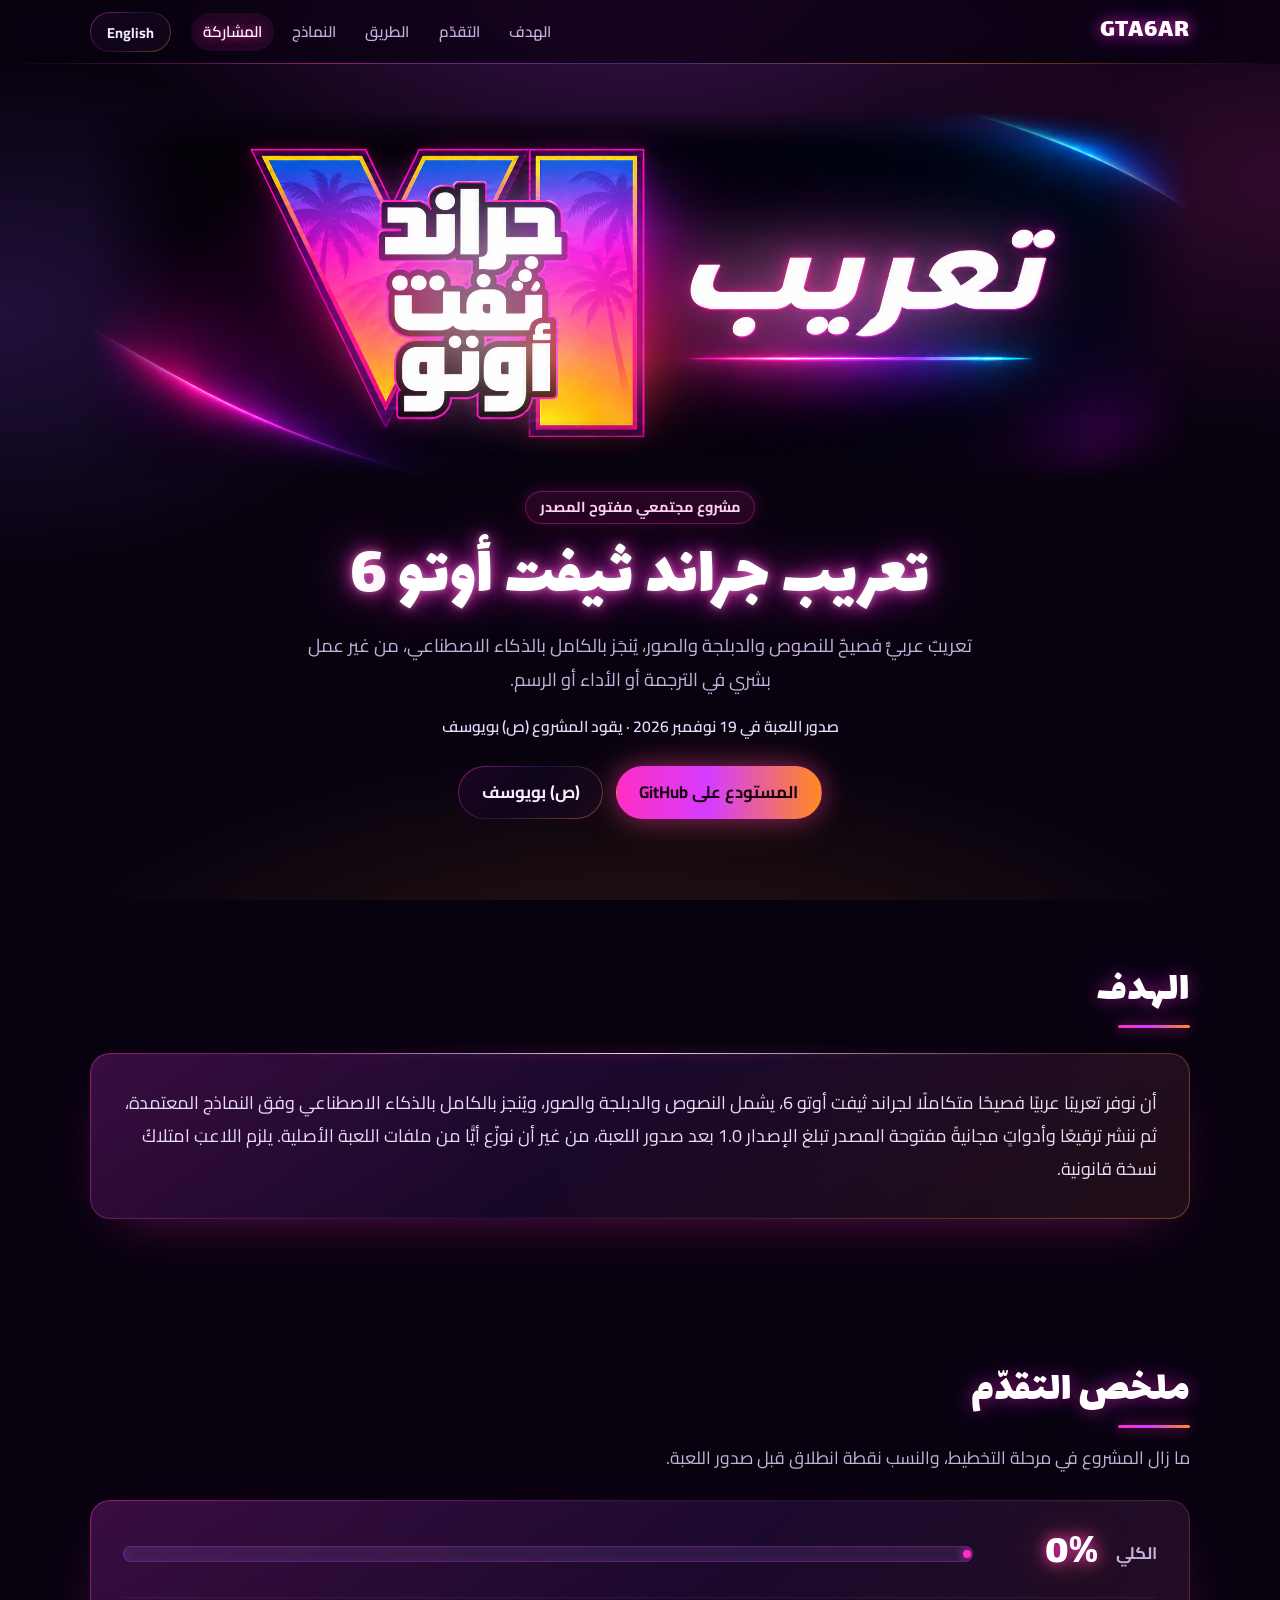
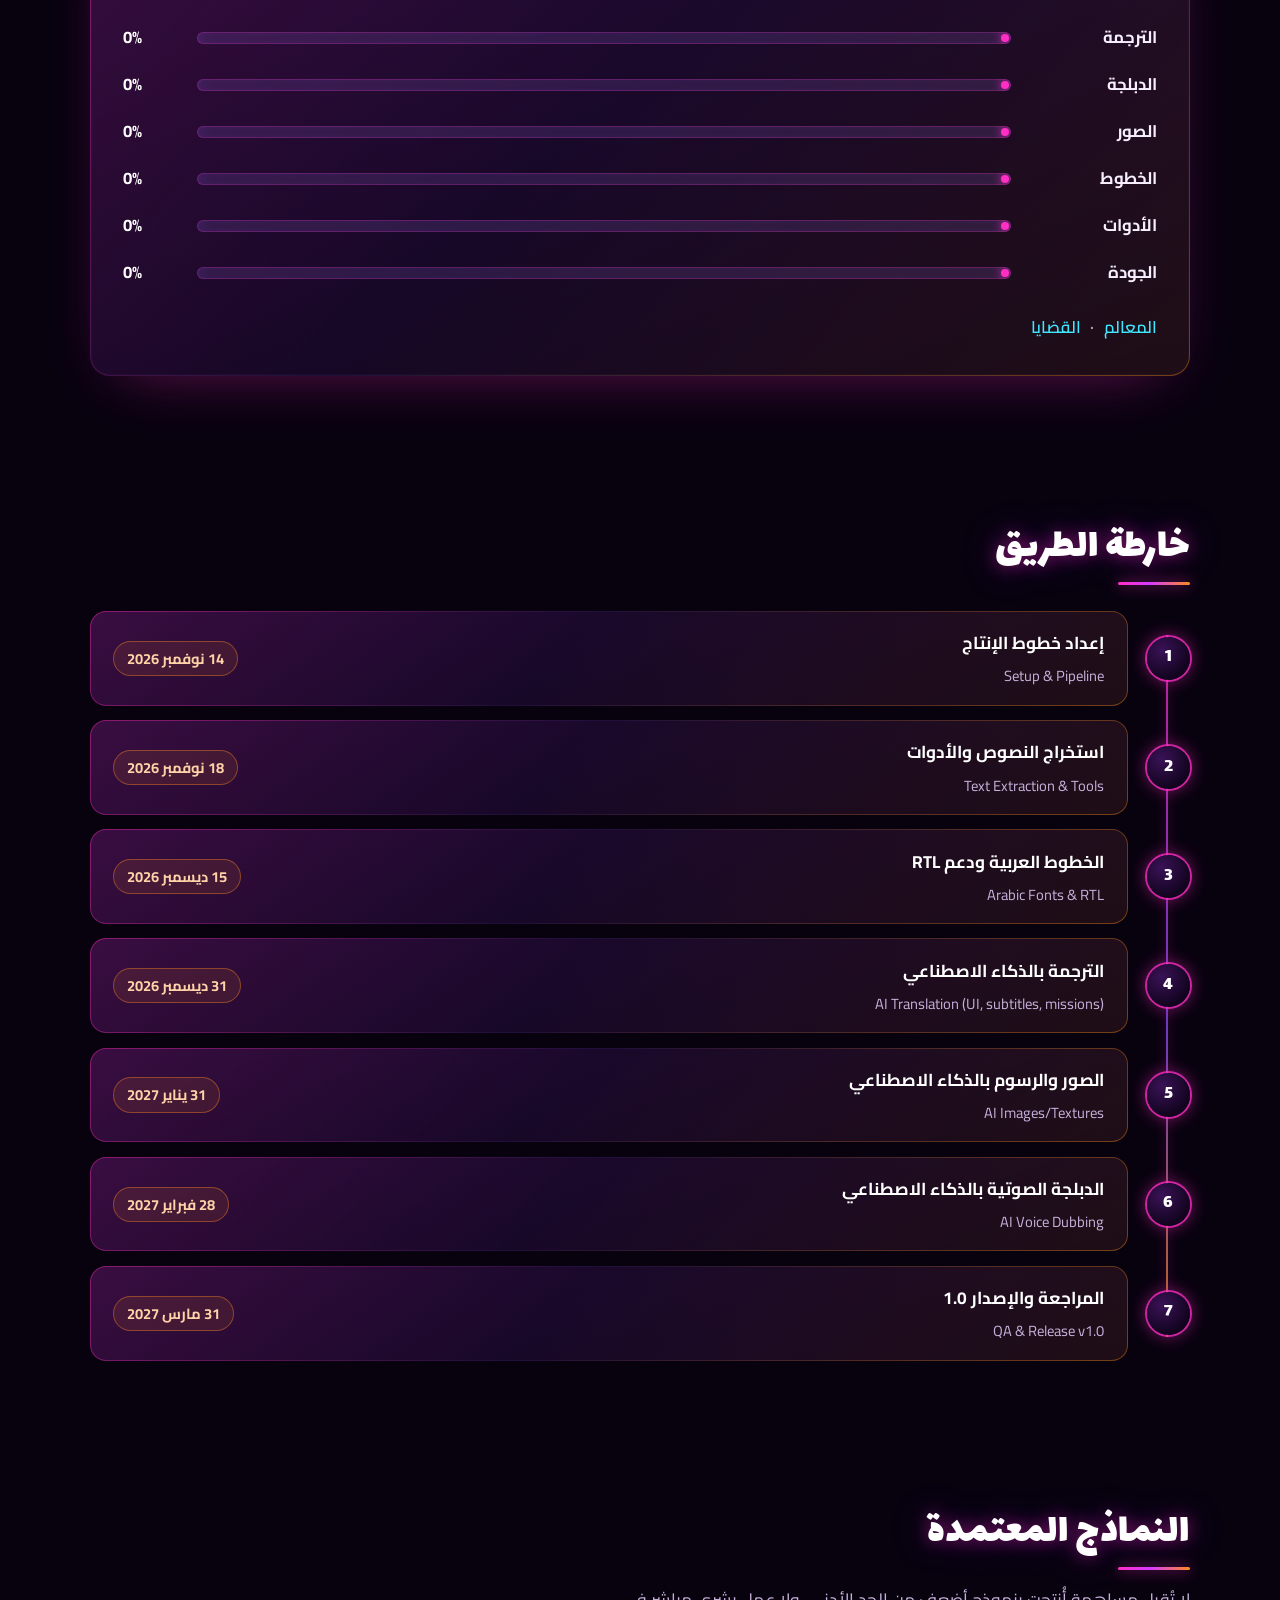
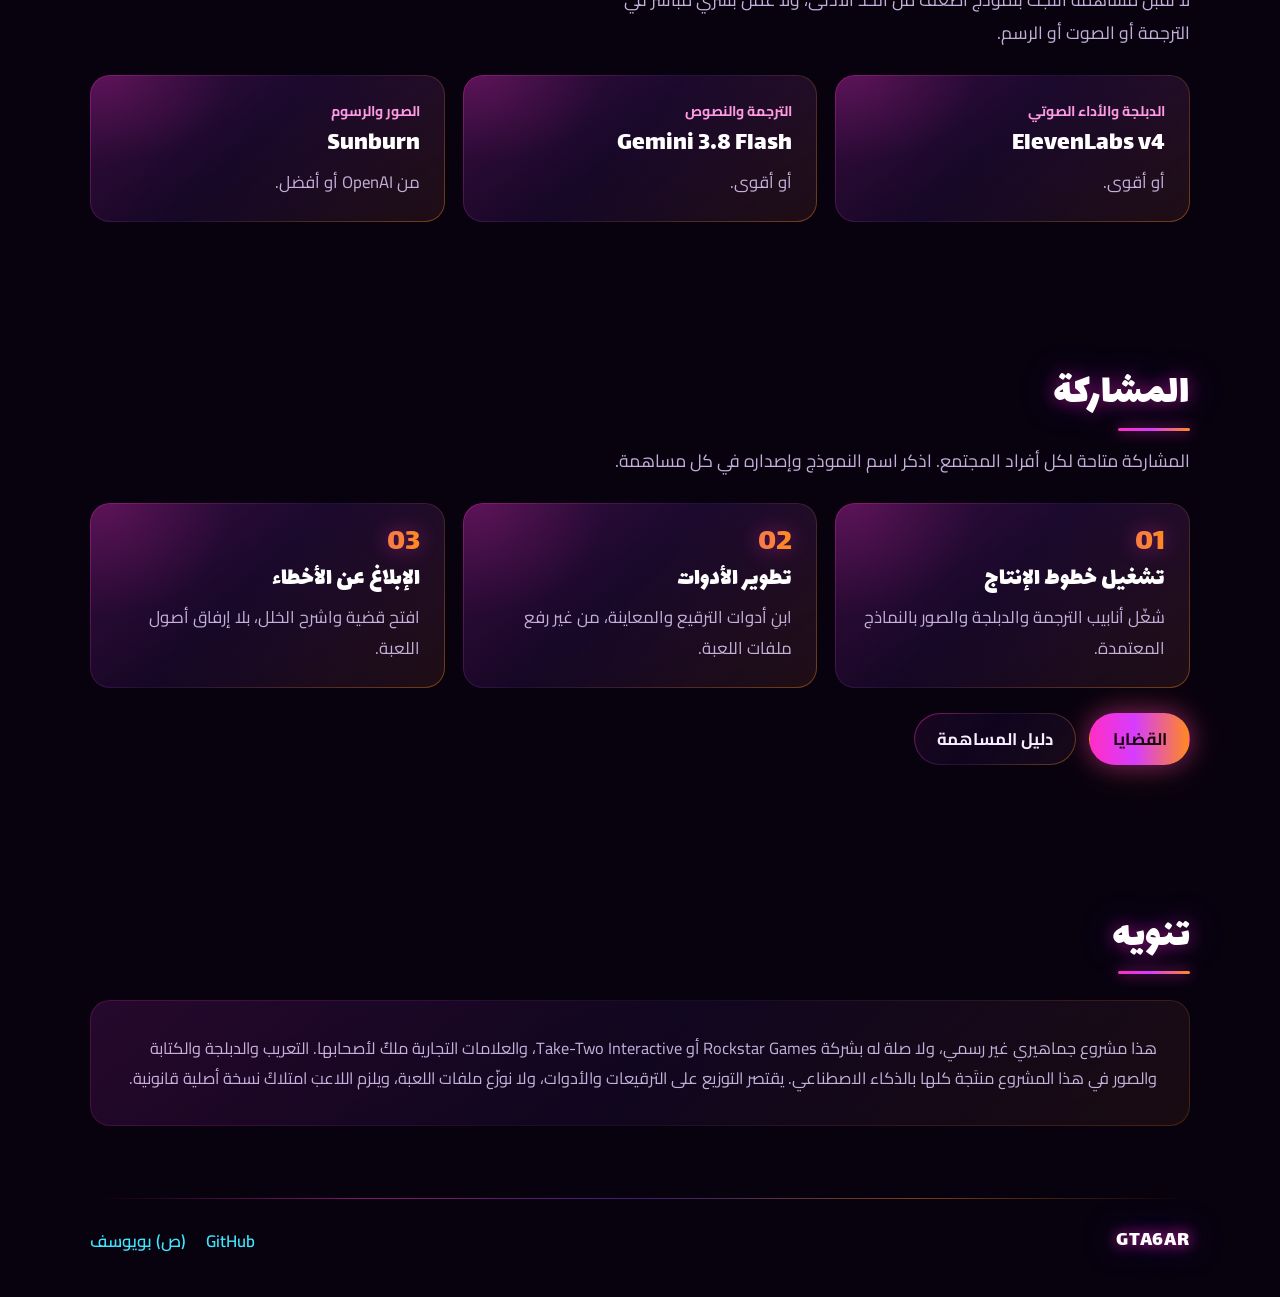
==== docs/index.html @ 34e279c4 "إعادة تصميم صفحة المشروع بعرض موحّد ودمج صورة الترويسة مع الخلفية Co-authored-by: BuYousef <dragonar" ====
<!DOCTYPE html>
<html lang="ar" dir="rtl">
<head>
  <meta charset="utf-8">
  <meta name="viewport" content="width=device-width, initial-scale=1">
  <meta name="color-scheme" content="dark">
  <meta name="theme-color" content="#08020f">
  <meta name="description" content="GTA6AR — تعريب عربي فصيح لجراند ثيفت أوتو 6 بالذكاء الاصطناعي.">
  <title>GTA6AR — تعريب جراند ثيفت أوتو 6</title>
  <link rel="icon" href="favicon.svg" type="image/svg+xml">
  <link rel="preconnect" href="https://fonts.googleapis.com">
  <link rel="preconnect" href="https://fonts.gstatic.com" crossorigin>
  <link href="https://fonts.googleapis.com/css2?family=Cairo:wght@400;600;700&family=Lalezar&display=swap" rel="stylesheet">
  <link rel="stylesheet" href="styles.css">
</head>
<body>
  <div class="atmosphere" aria-hidden="true">
    <div class="atmosphere-grid"></div>
  </div>

  <header class="nav">
    <div class="container nav-inner">
      <a class="brand" href="#top">GTA6AR</a>
      <nav class="nav-links" aria-label="الأقسام">
        <a href="#goal" data-i18n="nav.goal">الهدف</a>
        <a href="#progress" data-i18n="nav.progress">التقدّم</a>
        <a href="#roadmap" data-i18n="nav.roadmap">الطريق</a>
        <a href="#models" data-i18n="nav.models">النماذج</a>
        <a href="#join" data-i18n="nav.join">المشاركة</a>
      </nav>
      <button type="button" class="lang-toggle" id="lang-toggle" aria-label="Switch to English">English</button>
    </div>
  </header>

  <main id="top">
    <section class="hero">
      <div class="container">
        <figure class="hero-art">
          <img src="assets/header.png" width="2172" height="724" alt="تعريب جراند ثيفت أوتو" fetchpriority="high">
        </figure>
        <div class="hero-copy">
          <p class="eyebrow" data-i18n="hero.eyebrow">مشروع مجتمعي مفتوح المصدر</p>
          <h1 class="hero-title" data-i18n="hero.title">تعريب جراند ثيفت أوتو 6</h1>
          <p class="hero-pitch" data-i18n="hero.pitch">تعريبٌ عربيٌّ فصيحٌ للنصوص والدبلجة والصور، يُنجَز بالكامل بالذكاء الاصطناعي، من غير عمل بشري في الترجمة أو الأداء أو الرسم.</p>
          <p class="hero-meta" data-i18n="hero.meta">صدور اللعبة في 19 نوفمبر 2026 · يقود المشروع (ص) بويوسف</p>
          <div class="actions">
            <a class="btn btn-primary" href="https://github.com/DiNaSoR/GTA6AR" data-i18n="hero.repo">المستودع على GitHub</a>
            <a class="btn btn-ghost" href="https://x.com/sbalhatlani">(ص) بويوسف</a>
          </div>
        </div>
      </div>
    </section>

    <section class="section" id="goal">
      <div class="container">
        <div class="section-head">
          <h2 data-i18n="goal.title">الهدف</h2>
        </div>
        <div class="panel panel-glow">
          <p class="panel-text" data-i18n="goal.body">أن نوفر تعريبًا عربيًا فصيحًا متكاملًا لجراند ثيفت أوتو 6، يشمل النصوص والدبلجة والصور، ويُنجز بالكامل بالذكاء الاصطناعي وفق النماذج المعتمدة، ثم ننشر ترقيعًا وأدواتٍ مجانيةً مفتوحة المصدر تبلغ الإصدار 1.0 بعد صدور اللعبة، من غير أن نوزّع أيًّا من ملفات اللعبة الأصلية. يلزم اللاعبَ امتلاكُ نسخة قانونية.</p>
        </div>
      </div>
    </section>

    <section class="section" id="progress">
      <div class="container">
        <div class="section-head">
          <h2 data-i18n="progress.title">ملخص التقدّم</h2>
          <p class="lead" data-i18n="progress.intro">ما زال المشروع في مرحلة التخطيط، والنسب نقطة انطلاق قبل صدور اللعبة.</p>
        </div>
        <div class="panel progress-panel">
          <div class="overall">
            <span class="overall-label" data-i18n="progress.overall">الكلي</span>
            <strong class="overall-value" id="overall-value">0%</strong>
            <div class="bar-track overall-track" id="overall-track" role="progressbar" aria-valuemin="0" aria-valuemax="100" aria-valuenow="0">
              <div class="bar-fill" id="overall-fill"></div>
            </div>
          </div>
          <div class="progress-list" id="progress-list"></div>
          <p class="panel-links">
            <a href="https://github.com/DiNaSoR/GTA6AR/milestones" data-i18n="progress.milestones">المعالم</a>
            <span aria-hidden="true">·</span>
            <a href="https://github.com/DiNaSoR/GTA6AR/issues" data-i18n="progress.issues">القضايا</a>
          </p>
        </div>
      </div>
    </section>

    <section class="section" id="roadmap">
      <div class="container">
        <div class="section-head">
          <h2 data-i18n="roadmap.title">خارطة الطريق</h2>
        </div>
        <ol class="timeline" id="timeline"></ol>
      </div>
    </section>

    <section class="section" id="models">
      <div class="container">
        <div class="section-head">
          <h2 data-i18n="models.title">النماذج المعتمدة</h2>
          <p class="lead" data-i18n="models.intro">لا تُقبل مساهمة أُنتجت بنموذج أضعف من الحد الأدنى، ولا عمل بشري مباشر في الترجمة أو الصوت أو الرسم.</p>
        </div>
        <div class="cards">
          <article class="card">
            <p class="card-kicker" data-i18n="models.voice.kicker">الدبلجة والأداء الصوتي</p>
            <h3>ElevenLabs v4</h3>
            <p data-i18n="models.voice.body">أو أقوى.</p>
          </article>
          <article class="card">
            <p class="card-kicker" data-i18n="models.text.kicker">الترجمة والنصوص</p>
            <h3>Gemini 3.8 Flash</h3>
            <p data-i18n="models.text.body">أو أقوى.</p>
          </article>
          <article class="card">
            <p class="card-kicker" data-i18n="models.image.kicker">الصور والرسوم</p>
            <h3>Sunburn</h3>
            <p data-i18n="models.image.body">من OpenAI أو أفضل.</p>
          </article>
        </div>
      </div>
    </section>

    <section class="section" id="join">
      <div class="container">
        <div class="section-head">
          <h2 data-i18n="join.title">المشاركة</h2>
          <p class="lead" data-i18n="join.intro">المشاركة متاحة لكل أفراد المجتمع. اذكر اسم النموذج وإصداره في كل مساهمة.</p>
        </div>
        <div class="cards">
          <article class="card">
            <span class="card-index" aria-hidden="true">01</span>
            <h3 data-i18n="join.pipe.title">تشغيل خطوط الإنتاج</h3>
            <p data-i18n="join.pipe.body">شغّل أنابيب الترجمة والدبلجة والصور بالنماذج المعتمدة.</p>
          </article>
          <article class="card">
            <span class="card-index" aria-hidden="true">02</span>
            <h3 data-i18n="join.tools.title">تطوير الأدوات</h3>
            <p data-i18n="join.tools.body">ابنِ أدوات الترقيع والمعاينة، من غير رفع ملفات اللعبة.</p>
          </article>
          <article class="card">
            <span class="card-index" aria-hidden="true">03</span>
            <h3 data-i18n="join.bugs.title">الإبلاغ عن الأخطاء</h3>
            <p data-i18n="join.bugs.body">افتح قضية واشرح الخلل، بلا إرفاق أصول اللعبة.</p>
          </article>
        </div>
        <div class="actions actions-start">
          <a class="btn btn-primary" href="https://github.com/DiNaSoR/GTA6AR/issues" data-i18n="join.issues">القضايا</a>
          <a class="btn btn-ghost" href="https://github.com/DiNaSoR/GTA6AR/blob/main/CONTRIBUTING.md" data-i18n="join.guide">دليل المساهمة</a>
        </div>
      </div>
    </section>

    <section class="section" id="disclaimer">
      <div class="container">
        <div class="section-head">
          <h2 data-i18n="legal.title">تنويه</h2>
        </div>
        <div class="panel panel-quiet">
          <p class="panel-text" data-i18n="legal.body">هذا مشروع جماهيري غير رسمي، ولا صلة له بشركة Rockstar Games أو Take-Two Interactive، والعلامات التجارية ملكٌ لأصحابها. التعريب والدبلجة والكتابة والصور في هذا المشروع منتَجة كلها بالذكاء الاصطناعي. يقتصر التوزيع على الترقيعات والأدوات، ولا نوزّع ملفات اللعبة، ويلزم اللاعبَ امتلاكُ نسخة أصلية قانونية.</p>
        </div>
      </div>
    </section>
  </main>

  <footer class="footer">
    <div class="container footer-inner">
      <span class="brand brand-small">GTA6AR</span>
      <nav class="footer-links" aria-label="روابط">
        <a href="https://github.com/DiNaSoR/GTA6AR">GitHub</a>
        <a href="https://x.com/sbalhatlani">(ص) بويوسف</a>
      </nav>
    </div>
  </footer>

  <script src="app.js" defer></script>
</body>
</html>
---- docs/styles.css ----
/* GTA6AR — neon synthwave, Arabic-first */
:root {
  --bg: #08020f;
  --pink: #ff2ec4;
  --magenta: #d63cff;
  --purple: #8b4dff;
  --orange: #ff8a1f;
  --cyan: #3fe6ff;
  --text: #f7efff;
  --muted: #c4b0da;
  --faint: rgba(255, 255, 255, 0.06);
  --heading: "Lalezar", "Cairo", Tahoma, sans-serif;
  --body: "Cairo", Tahoma, "Segoe UI", sans-serif;

  /* Every block on the page shares this one content width and gutter. */
  --container: 1100px;
  --gutter: clamp(1rem, 4vw, 2rem);

  --radius: 20px;
  --neon: linear-gradient(90deg, var(--pink), var(--magenta) 45%, var(--orange));
  --edge: linear-gradient(135deg, rgba(255, 46, 196, 0.55), rgba(139, 77, 255, 0.18) 45%, rgba(255, 138, 31, 0.45));
  --glass: linear-gradient(160deg, rgba(34, 10, 52, 0.78), rgba(12, 3, 22, 0.82));
}

*, *::before, *::after { box-sizing: border-box; }

html {
  scroll-behavior: smooth;
  scroll-padding-top: 5rem;
  color-scheme: dark;
  background: var(--bg);
}

body {
  margin: 0;
  min-height: 100vh;
  font-family: var(--body);
  font-size: 1.05rem;
  line-height: 1.85;
  color: var(--text);
  background: transparent;
  overflow-x: hidden;
  -webkit-font-smoothing: antialiased;
}

::selection { background: rgba(255, 46, 196, 0.45); color: #fff; }

.container {
  width: 100%;
  max-width: calc(var(--container) + 2 * var(--gutter));
  margin-inline: auto;
  padding-inline: var(--gutter);
}

/* ---------- Atmosphere ---------- */

.atmosphere {
  pointer-events: none;
  position: fixed;
  inset: 0;
  z-index: -1;
  overflow: hidden;
  background:
    radial-gradient(60% 45% at 50% -5%, rgba(214, 60, 255, 0.28), transparent 70%),
    radial-gradient(45% 40% at 100% 20%, rgba(255, 46, 196, 0.16), transparent 70%),
    radial-gradient(45% 40% at 0% 35%, rgba(139, 77, 255, 0.18), transparent 70%),
    radial-gradient(70% 45% at 50% 115%, rgba(255, 138, 31, 0.16), transparent 70%),
    var(--bg);
}

.atmosphere::after {
  content: "";
  position: absolute;
  inset: 0;
  background: repeating-linear-gradient(0deg, rgba(255, 255, 255, 0.018) 0 1px, transparent 1px 3px);
  mix-blend-mode: overlay;
}

.atmosphere-grid {
  position: absolute;
  inset-inline: -50%;
  bottom: -10vh;
  height: 55vh;
  background-image:
    linear-gradient(rgba(255, 46, 196, 0.5) 1px, transparent 1px),
    linear-gradient(90deg, rgba(139, 77, 255, 0.45) 1px, transparent 1px);
  background-size: 64px 64px;
  transform: perspective(420px) rotateX(62deg);
  transform-origin: 50% 100%;
  -webkit-mask-image: linear-gradient(to top, rgba(0, 0, 0, 0.6), transparent 75%);
  mask-image: linear-gradient(to top, rgba(0, 0, 0, 0.6), transparent 75%);
  opacity: 0.32;
}

/* ---------- Links & buttons ---------- */

a {
  color: var(--cyan);
  text-decoration: none;
  transition: color 0.2s ease, text-shadow 0.2s ease;
}
a:hover { color: #fff; text-shadow: 0 0 12px var(--cyan); }

:focus-visible {
  outline: 2px solid var(--cyan);
  outline-offset: 3px;
  border-radius: 6px;
}

.actions {
  display: flex;
  flex-wrap: wrap;
  justify-content: center;
  gap: 0.8rem;
  margin-top: 1.6rem;
}
.actions-start { justify-content: flex-start; }

.btn {
  display: inline-flex;
  align-items: center;
  padding: 0.6rem 1.4rem;
  border-radius: 999px;
  font-weight: 700;
  border: 1px solid transparent;
  transition: transform 0.2s ease, box-shadow 0.2s ease, filter 0.2s ease;
}
.btn:hover { transform: translateY(-2px); text-shadow: none; }
.btn-primary {
  color: #18020f;
  background: var(--neon);
  box-shadow: 0 0 24px rgba(255, 46, 196, 0.45), 0 0 48px rgba(255, 138, 31, 0.18);
}
.btn-primary:hover {
  color: #18020f;
  filter: brightness(1.08);
  box-shadow: 0 0 30px rgba(255, 46, 196, 0.65), 0 0 60px rgba(255, 138, 31, 0.3);
}
.btn-ghost {
  color: var(--text);
  background:
    linear-gradient(rgba(14, 4, 26, 0.9), rgba(14, 4, 26, 0.9)) padding-box,
    var(--edge) border-box;
}
.btn-ghost:hover { color: #fff; box-shadow: 0 0 22px rgba(139, 77, 255, 0.4); }

/* ---------- Navigation ---------- */

.nav {
  position: sticky;
  top: 0;
  z-index: 20;
  background: rgba(8, 2, 15, 0.72);
  -webkit-backdrop-filter: blur(16px) saturate(1.3);
  backdrop-filter: blur(16px) saturate(1.3);
}
.nav::after {
  content: "";
  position: absolute;
  inset-inline: 0;
  bottom: 0;
  height: 1px;
  background: linear-gradient(90deg, transparent, rgba(255, 46, 196, 0.55), rgba(139, 77, 255, 0.45), rgba(255, 138, 31, 0.5), transparent);
}

.nav-inner {
  display: flex;
  align-items: center;
  gap: 1.25rem;
  min-height: 4rem;
}

.brand {
  font-family: var(--heading);
  font-size: 1.6rem;
  line-height: 1;
  letter-spacing: 0.04em;
  color: #fff;
  text-shadow: 0 0 14px rgba(255, 46, 196, 0.85), 0 0 32px rgba(139, 77, 255, 0.5);
  margin-inline-end: auto;
}
.brand:hover { color: #fff; text-shadow: 0 0 18px var(--pink), 0 0 40px var(--purple); }

.nav-links {
  display: flex;
  gap: 0.35rem;
}
.nav-links a {
  position: relative;
  padding: 0.3rem 0.75rem;
  border-radius: 999px;
  color: var(--muted);
  font-weight: 600;
  font-size: 0.95rem;
  white-space: nowrap;
}
.nav-links a:hover,
.nav-links a.is-active {
  color: #fff;
  text-shadow: 0 0 10px rgba(255, 46, 196, 0.8);
  background: rgba(255, 46, 196, 0.1);
}

.lang-toggle {
  flex: none;
  font-family: var(--body);
  font-size: 0.9rem;
  font-weight: 700;
  color: var(--text);
  padding: 0.35rem 1rem;
  border-radius: 999px;
  border: 1px solid transparent;
  background:
    linear-gradient(rgba(14, 4, 26, 0.95), rgba(14, 4, 26, 0.95)) padding-box,
    var(--edge) border-box;
  cursor: pointer;
  transition: box-shadow 0.2s ease;
}
.lang-toggle:hover { box-shadow: 0 0 18px rgba(255, 46, 196, 0.45); }

/* ---------- Hero ---------- */

.hero {
  padding-block: clamp(1.5rem, 4vw, 3rem) clamp(2.5rem, 6vw, 4.5rem);
}

.hero-art {
  position: relative;
  margin: 0;
  isolation: isolate;
  aspect-ratio: 2172 / 724;
}

/* Ambient glow: a blurred copy of the artwork so the halo matches its own palette. */
.hero-art::before {
  content: "";
  position: absolute;
  inset: 4% 2%;
  z-index: -1;
  background: url("assets/header.png") center / cover no-repeat;
  filter: blur(46px) saturate(1.7) brightness(1.1);
  opacity: 0.75;
  -webkit-mask-image: radial-gradient(closest-side, #000 40%, transparent);
  mask-image: radial-gradient(closest-side, #000 40%, transparent);
}

.hero-art img {
  display: block;
  width: 100%;
  height: auto;
  mix-blend-mode: screen;
  -webkit-mask-image:
    linear-gradient(90deg, transparent, #000 9%, #000 91%, transparent),
    linear-gradient(180deg, transparent, #000 10%, #000 84%, transparent);
  -webkit-mask-composite: source-in;
  mask-image:
    linear-gradient(90deg, transparent, #000 9%, #000 91%, transparent),
    linear-gradient(180deg, transparent, #000 10%, #000 84%, transparent);
  mask-composite: intersect;
}

.hero-copy {
  position: relative;
  margin-top: 0.75rem;
  text-align: center;
}

.eyebrow {
  display: inline-block;
  margin: 0;
  padding: 0.2rem 0.9rem;
  border-radius: 999px;
  font-size: 0.9rem;
  font-weight: 700;
  color: #ffd6f3;
  background: rgba(255, 46, 196, 0.12);
  box-shadow: inset 0 0 0 1px rgba(255, 46, 196, 0.35), 0 0 18px rgba(255, 46, 196, 0.2);
}

.hero-title {
  margin: 0.6rem 0 0.5rem;
  font-family: var(--heading);
  font-size: clamp(2.2rem, 6vw, 4.4rem);
  font-weight: 400;
  line-height: 1.25;
  color: #fff;
  text-shadow:
    0 0 6px rgba(255, 255, 255, 0.35),
    0 0 18px rgba(255, 46, 196, 0.85),
    0 0 44px rgba(214, 60, 255, 0.55),
    0 0 80px rgba(255, 138, 31, 0.25);
}

.hero-pitch {
  max-width: 44rem;
  margin: 0 auto;
  color: var(--muted);
  font-size: 1.15rem;
}

.hero-meta {
  margin: 0.9rem 0 0;
  color: #ead9ff;
  font-weight: 600;
  font-size: 0.98rem;
}

/* ---------- Sections ---------- */

.section {
  padding-block: clamp(2.5rem, 6vw, 4.5rem);
}

.section-head {
  margin-bottom: 1.6rem;
}

h2 {
  position: relative;
  margin: 0;
  padding-bottom: 0.55rem;
  font-family: var(--heading);
  font-size: clamp(1.9rem, 4vw, 2.7rem);
  font-weight: 400;
  line-height: 1.3;
  color: #fff;
  text-shadow: 0 0 18px rgba(255, 46, 196, 0.5), 0 0 40px rgba(139, 77, 255, 0.3);
}
h2::after {
  content: "";
  position: absolute;
  inset-inline-start: 0;
  bottom: 0;
  width: 72px;
  height: 3px;
  border-radius: 3px;
  background: var(--neon);
  box-shadow: 0 0 14px rgba(255, 46, 196, 0.8);
}

.lead {
  max-width: 62ch;
  margin: 0.9rem 0 0;
  color: var(--muted);
  font-size: 1.1rem;
}

.panel {
  position: relative;
  border: 1px solid transparent;
  border-radius: var(--radius);
  padding: clamp(1.25rem, 3vw, 2rem);
  background: var(--glass) padding-box, var(--edge) border-box;
  box-shadow: 0 20px 60px -30px rgba(255, 46, 196, 0.45), 0 0 0 1px rgba(255, 255, 255, 0.02) inset;
}
.panel-glow::before {
  content: "";
  position: absolute;
  inset-block-start: -1px;
  inset-inline: 12%;
  height: 1px;
  background: linear-gradient(90deg, transparent, rgba(255, 255, 255, 0.85), transparent);
  filter: drop-shadow(0 0 6px var(--pink));
}
.panel-quiet {
  background:
    linear-gradient(160deg, rgba(20, 6, 34, 0.7), rgba(10, 3, 18, 0.75)) padding-box,
    linear-gradient(135deg, rgba(255, 46, 196, 0.3), rgba(139, 77, 255, 0.12), rgba(255, 138, 31, 0.25)) border-box;
  box-shadow: none;
}

.panel-text {
  margin: 0;
  font-size: 1.12rem;
  color: #e9dcf7;
}
.panel-quiet .panel-text { color: var(--muted); font-size: 1.02rem; }

/* ---------- Progress ---------- */

.progress-panel { display: grid; gap: 1.5rem; }

.overall {
  display: grid;
  grid-template-columns: auto auto 1fr;
  align-items: center;
  gap: 0.6rem 1.1rem;
  padding-bottom: 1.4rem;
  border-bottom: 1px solid var(--faint);
}
.overall-label { font-weight: 700; color: var(--muted); }
.overall-value {
  font-family: var(--heading);
  font-weight: 400;
  font-size: 2.6rem;
  line-height: 1;
  min-width: 4.5ch;
  font-variant-numeric: tabular-nums;
  color: #fff;
  text-shadow: 0 0 14px var(--pink), 0 0 32px rgba(255, 138, 31, 0.5);
}

.progress-list {
  display: grid;
  gap: 1rem;
}

.progress-row {
  display: grid;
  grid-template-columns: 8rem 1fr 3.5rem;
  gap: 1.1rem;
  align-items: center;
}
.progress-row .label { font-weight: 700; }

.bar-track {
  position: relative;
  height: 12px;
  border-radius: 999px;
  background: rgba(255, 255, 255, 0.05);
  box-shadow: inset 0 0 0 1px rgba(255, 46, 196, 0.22), inset 0 0 14px rgba(139, 77, 255, 0.25);
  overflow: hidden;
}
.overall-track { height: 16px; }

.bar-track::before {
  content: "";
  position: absolute;
  inset-inline-start: 2px;
  top: 50%;
  width: 8px;
  height: 8px;
  margin-top: -4px;
  border-radius: 50%;
  background: var(--pink);
  box-shadow: 0 0 10px var(--pink);
  z-index: 1;
}

.bar-fill {
  height: 100%;
  width: 0;
  border-radius: inherit;
  background: linear-gradient(270deg, var(--pink), var(--magenta) 45%, var(--orange));
  box-shadow: 0 0 18px rgba(255, 46, 196, 0.8);
  transition: width 1.25s cubic-bezier(0.22, 1, 0.36, 1);
}
html[dir="ltr"] .bar-fill { background: var(--neon); }

.pct {
  font-variant-numeric: tabular-nums;
  font-weight: 700;
  color: #fff;
  text-align: end;
}

.panel-links {
  margin: 0;
  display: flex;
  gap: 0.6rem;
  color: var(--muted);
  font-weight: 600;
}

/* ---------- Roadmap ---------- */

.timeline {
  position: relative;
  list-style: none;
  margin: 0;
  padding: 0;
  display: grid;
  gap: 0.9rem;
  counter-reset: ms;
}
.timeline::before {
  content: "";
  position: absolute;
  inset-inline-start: 1.35rem;
  top: 1.5rem;
  bottom: 1.5rem;
  width: 2px;
  background: linear-gradient(180deg, var(--pink), var(--purple) 55%, var(--orange));
  box-shadow: 0 0 12px rgba(255, 46, 196, 0.6);
  opacity: 0.75;
}

.timeline li {
  position: relative;
  display: grid;
  grid-template-columns: 2.7rem 1fr auto;
  align-items: center;
  gap: 1.2rem;
  counter-increment: ms;
}

.timeline .node {
  position: relative;
  z-index: 1;
  display: grid;
  place-items: center;
  width: 2.7rem;
  height: 2.7rem;
  border-radius: 50%;
  font-family: var(--heading);
  font-size: 1.15rem;
  color: #fff;
  background: radial-gradient(circle at 35% 30%, #3a1257, #12041f 70%);
  box-shadow: 0 0 0 2px rgba(255, 46, 196, 0.75), 0 0 18px rgba(255, 46, 196, 0.55);
}
.timeline .node::before { content: counter(ms); }

.timeline .ms-card {
  grid-column: 2 / 4;
  display: grid;
  grid-template-columns: 1fr auto;
  align-items: center;
  gap: 0.2rem 1.5rem;
  padding: 0.95rem 1.4rem;
  border: 1px solid transparent;
  border-radius: 16px;
  background: var(--glass) padding-box, var(--edge) border-box;
  transition: transform 0.2s ease, box-shadow 0.2s ease;
}
.timeline li:hover .ms-card {
  transform: translateX(0) translateY(-2px);
  box-shadow: 0 0 28px rgba(255, 46, 196, 0.28);
}

.timeline a {
  color: #fff;
  font-weight: 700;
  font-size: 1.08rem;
}
.timeline a:hover { color: #fff; text-shadow: 0 0 12px var(--pink); }
.timeline .sub {
  grid-column: 1;
  color: var(--muted);
  font-size: 0.92rem;
}
.timeline .when {
  grid-column: 2;
  grid-row: 1 / 3;
  padding: 0.25rem 0.85rem;
  border-radius: 999px;
  color: #ffd2a8;
  font-weight: 700;
  font-size: 0.92rem;
  white-space: nowrap;
  background: rgba(255, 138, 31, 0.1);
  box-shadow: inset 0 0 0 1px rgba(255, 138, 31, 0.4);
}

/* ---------- Cards ---------- */

.cards {
  display: grid;
  grid-template-columns: repeat(3, minmax(0, 1fr));
  gap: 1.1rem;
}

.card {
  position: relative;
  overflow: hidden;
  border: 1px solid transparent;
  border-radius: var(--radius);
  padding: 1.4rem 1.5rem;
  background: var(--glass) padding-box, var(--edge) border-box;
  transition: transform 0.2s ease, box-shadow 0.2s ease;
}
.card::after {
  content: "";
  position: absolute;
  inset-inline-end: -30%;
  top: -60%;
  width: 70%;
  height: 120%;
  background: radial-gradient(closest-side, rgba(255, 46, 196, 0.18), transparent);
  pointer-events: none;
}
.card:hover {
  transform: translateY(-3px);
  box-shadow: 0 18px 40px -20px rgba(255, 46, 196, 0.6), 0 0 26px rgba(139, 77, 255, 0.25);
}
.card h3 {
  margin: 0.2rem 0 0.35rem;
  font-family: var(--heading);
  font-size: 1.6rem;
  font-weight: 400;
  line-height: 1.35;
  color: #fff;
}
.card p { margin: 0; color: var(--muted); }
.card .card-kicker {
  font-size: 0.88rem;
  font-weight: 700;
  color: #ff9be3;
}
.card-index {
  display: block;
  font-family: var(--heading);
  font-size: 2rem;
  line-height: 1;
  background: var(--neon);
  -webkit-background-clip: text;
  background-clip: text;
  color: transparent;
  filter: drop-shadow(0 0 10px rgba(255, 46, 196, 0.45));
}

/* ---------- Footer ---------- */

.footer {
  padding-block: 0 2.5rem;
  color: var(--muted);
}
.footer-inner {
  display: flex;
  align-items: center;
  justify-content: space-between;
  flex-wrap: wrap;
  gap: 0.75rem 1.5rem;
  padding-top: 1.75rem;
  background: linear-gradient(90deg, transparent, rgba(255, 46, 196, 0.5), rgba(139, 77, 255, 0.4), rgba(255, 138, 31, 0.45), transparent) top / calc(100% - 2 * var(--gutter)) 1px no-repeat;
}
.brand-small { font-size: 1.3rem; margin: 0; }
.footer-links { display: flex; gap: 1.25rem; font-weight: 600; }

/* ---------- Responsive ---------- */

@media (max-width: 860px) {
  .cards { grid-template-columns: 1fr; }
}

@media (max-width: 720px) {
  body { font-size: 1rem; }
  .nav-inner {
    flex-wrap: wrap;
    gap: 0.4rem 0.75rem;
    padding-block: 0.6rem 0.4rem;
  }
  .nav-links {
    order: 3;
    width: calc(100% + 2 * var(--gutter));
    margin-inline: calc(-1 * var(--gutter));
    padding-inline: var(--gutter);
    overflow-x: auto;
    scrollbar-width: none;
  }
  .nav-links::-webkit-scrollbar { display: none; }
  .nav-links a { padding-inline: 0.6rem; }
  .hero-art img {
    -webkit-mask-image:
      linear-gradient(90deg, transparent, #000 6%, #000 94%, transparent),
      linear-gradient(180deg, transparent, #000 7%, #000 86%, transparent);
    mask-image:
      linear-gradient(90deg, transparent, #000 6%, #000 94%, transparent),
      linear-gradient(180deg, transparent, #000 7%, #000 86%, transparent);
  }
  .hero-copy { margin-top: 0.25rem; }
  .overall { grid-template-columns: auto 1fr; }
  .overall-track { grid-column: 1 / -1; }
  .overall-value { text-align: end; }
  .progress-row {
    grid-template-columns: 1fr auto;
    gap: 0.35rem 0.9rem;
  }
  .progress-row .bar-track { grid-column: 1 / -1; grid-row: 2; }
  .timeline li { gap: 0.8rem; grid-template-columns: 2.3rem 1fr; }
  .timeline::before { inset-inline-start: 1.15rem; }
  .timeline .node { width: 2.3rem; height: 2.3rem; font-size: 1rem; }
  .timeline .ms-card {
    grid-column: 2;
    grid-template-columns: 1fr;
    padding: 0.85rem 1.1rem;
  }
  .timeline .when {
    grid-column: 1;
    grid-row: 1;
    justify-self: start;
    margin-bottom: 0.25rem;
    font-size: 0.85rem;
  }
  .footer-inner { justify-content: center; }
}

@media (prefers-reduced-motion: reduce) {
  html { scroll-behavior: auto; }
  .bar-fill, .card, .btn, .timeline .ms-card { transition: none; }
}
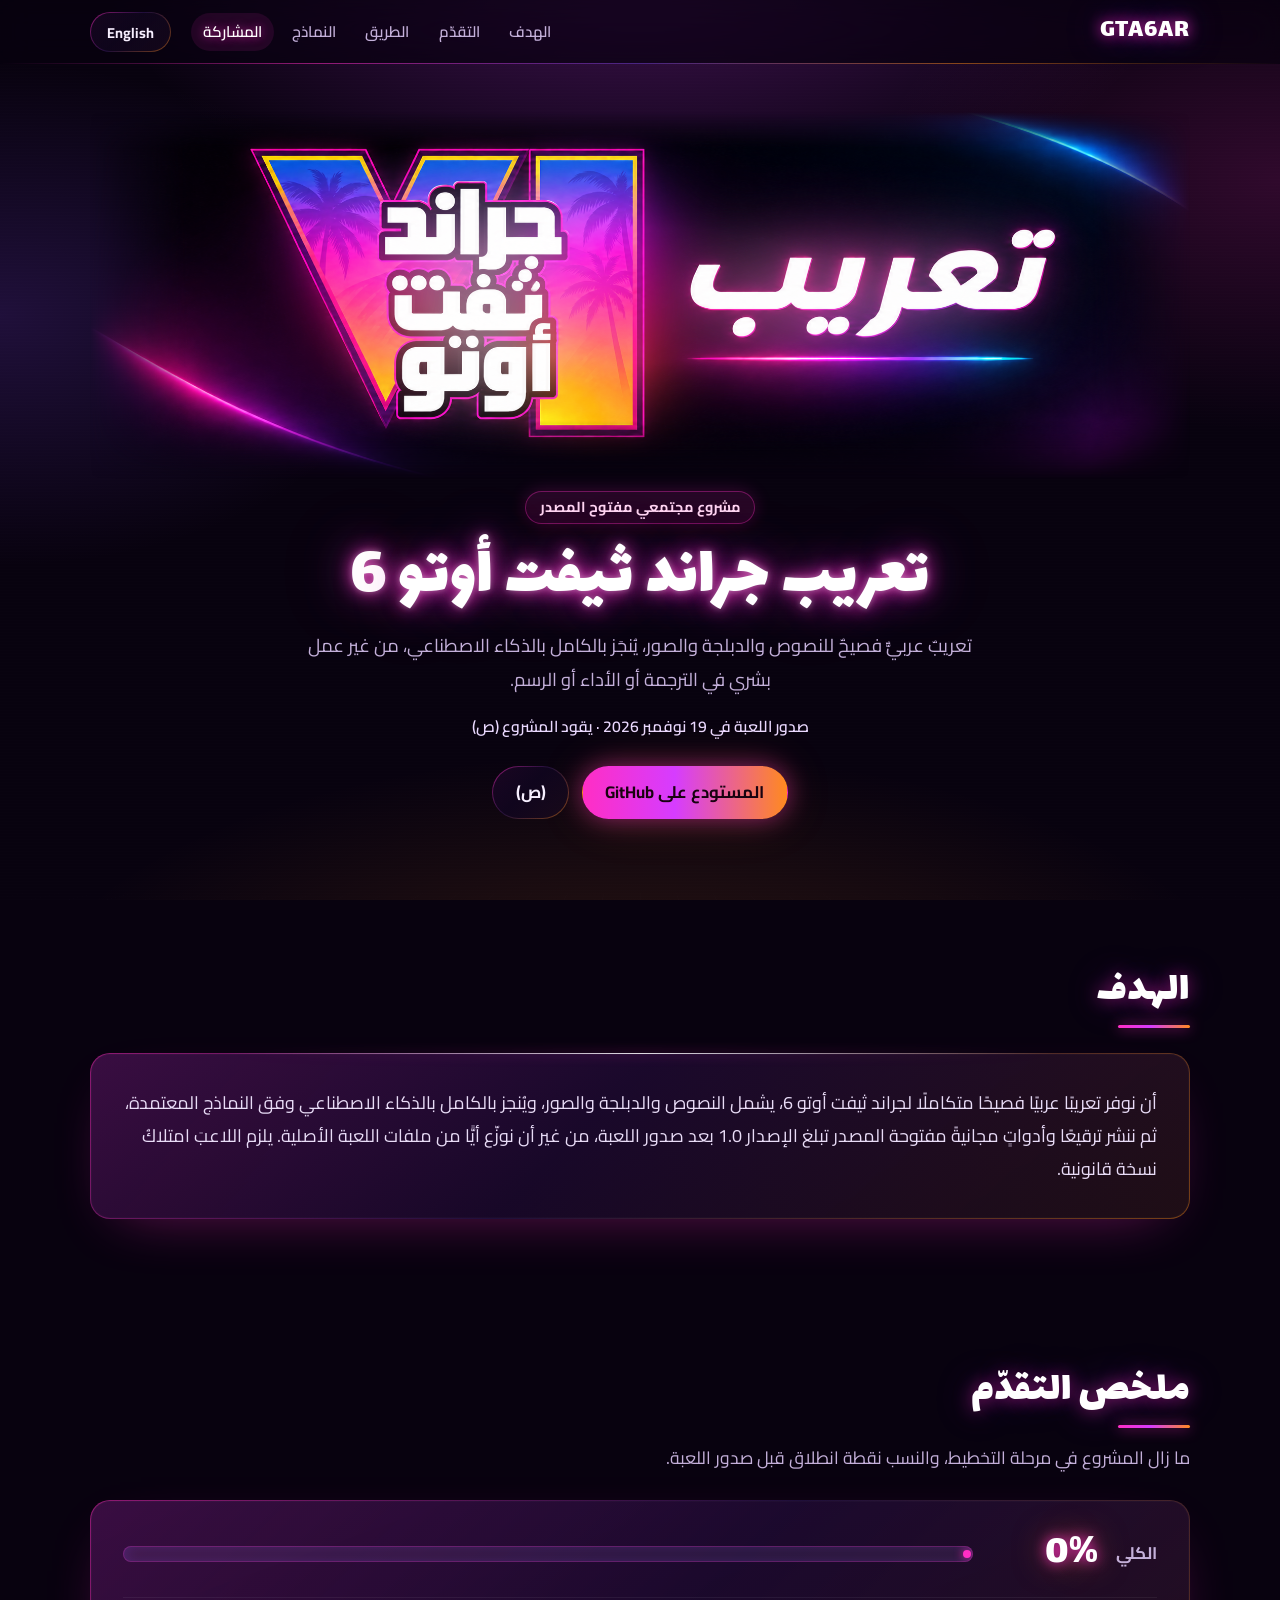
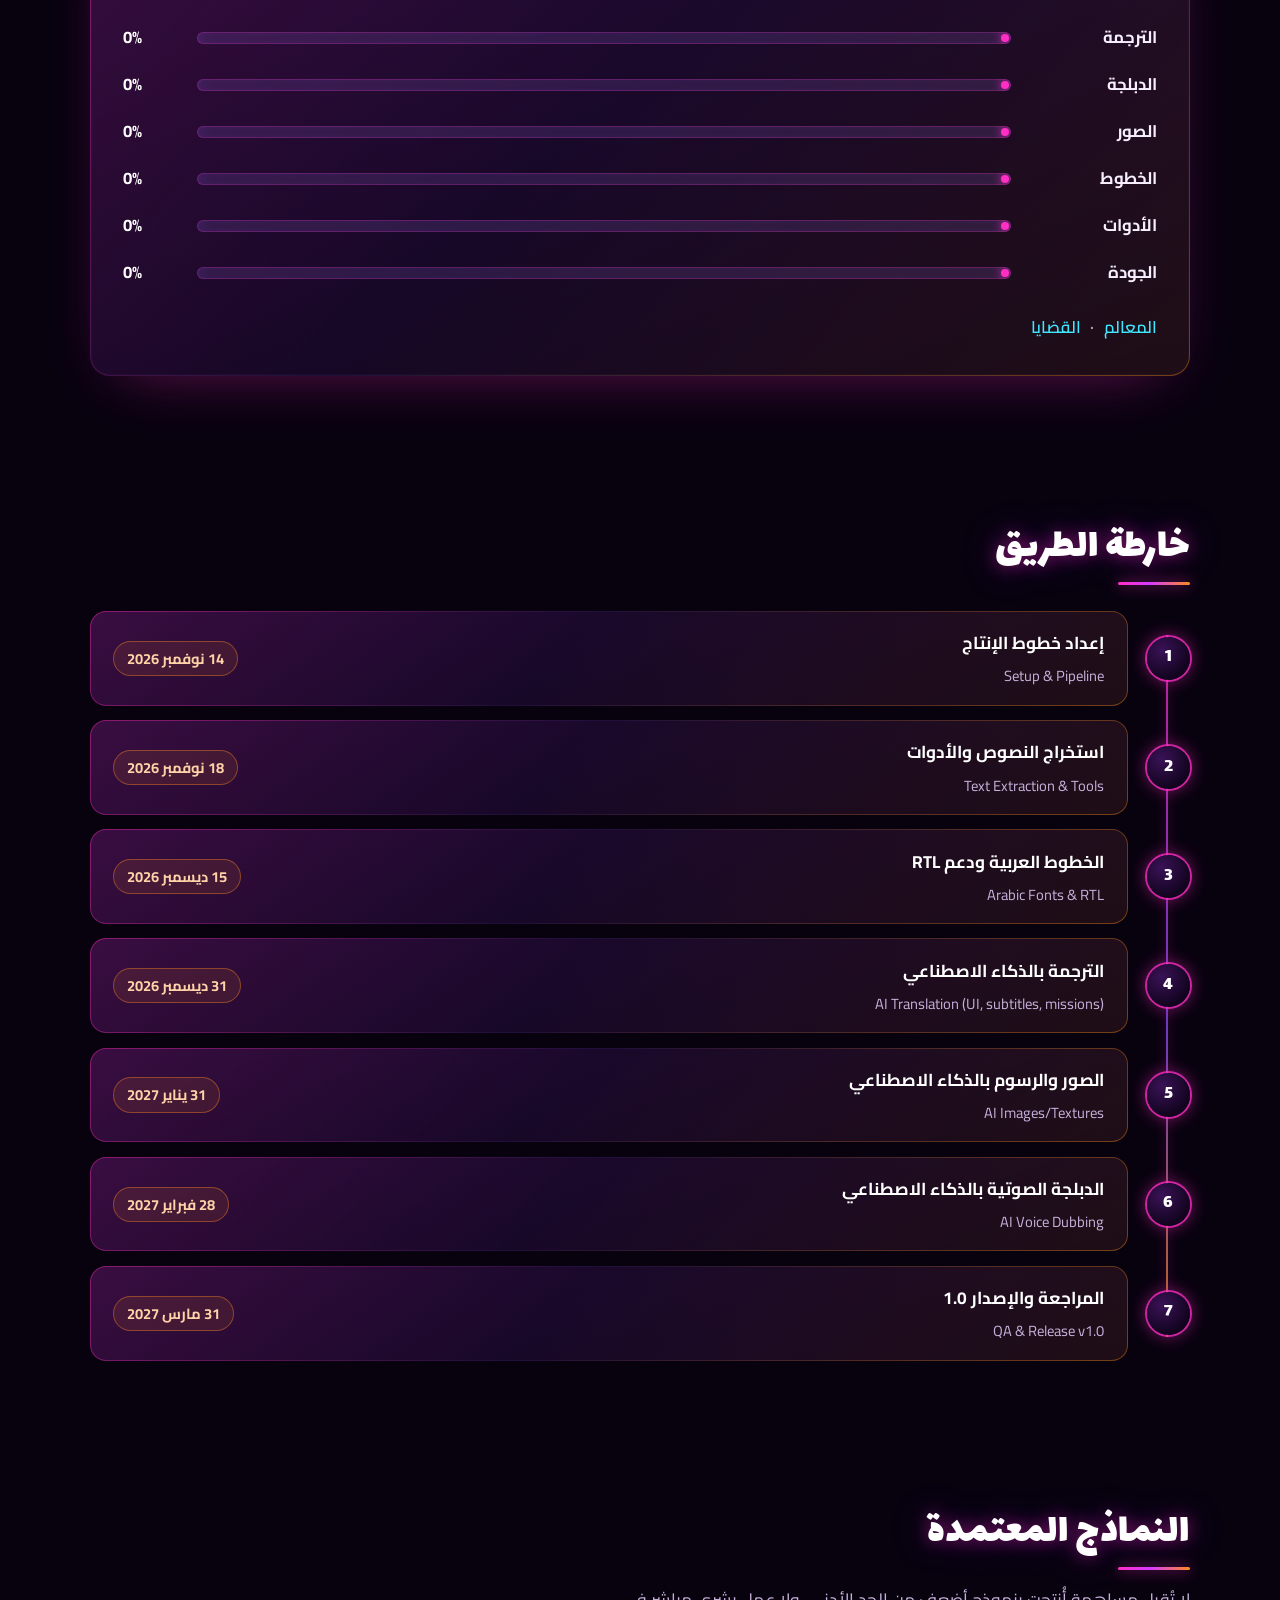
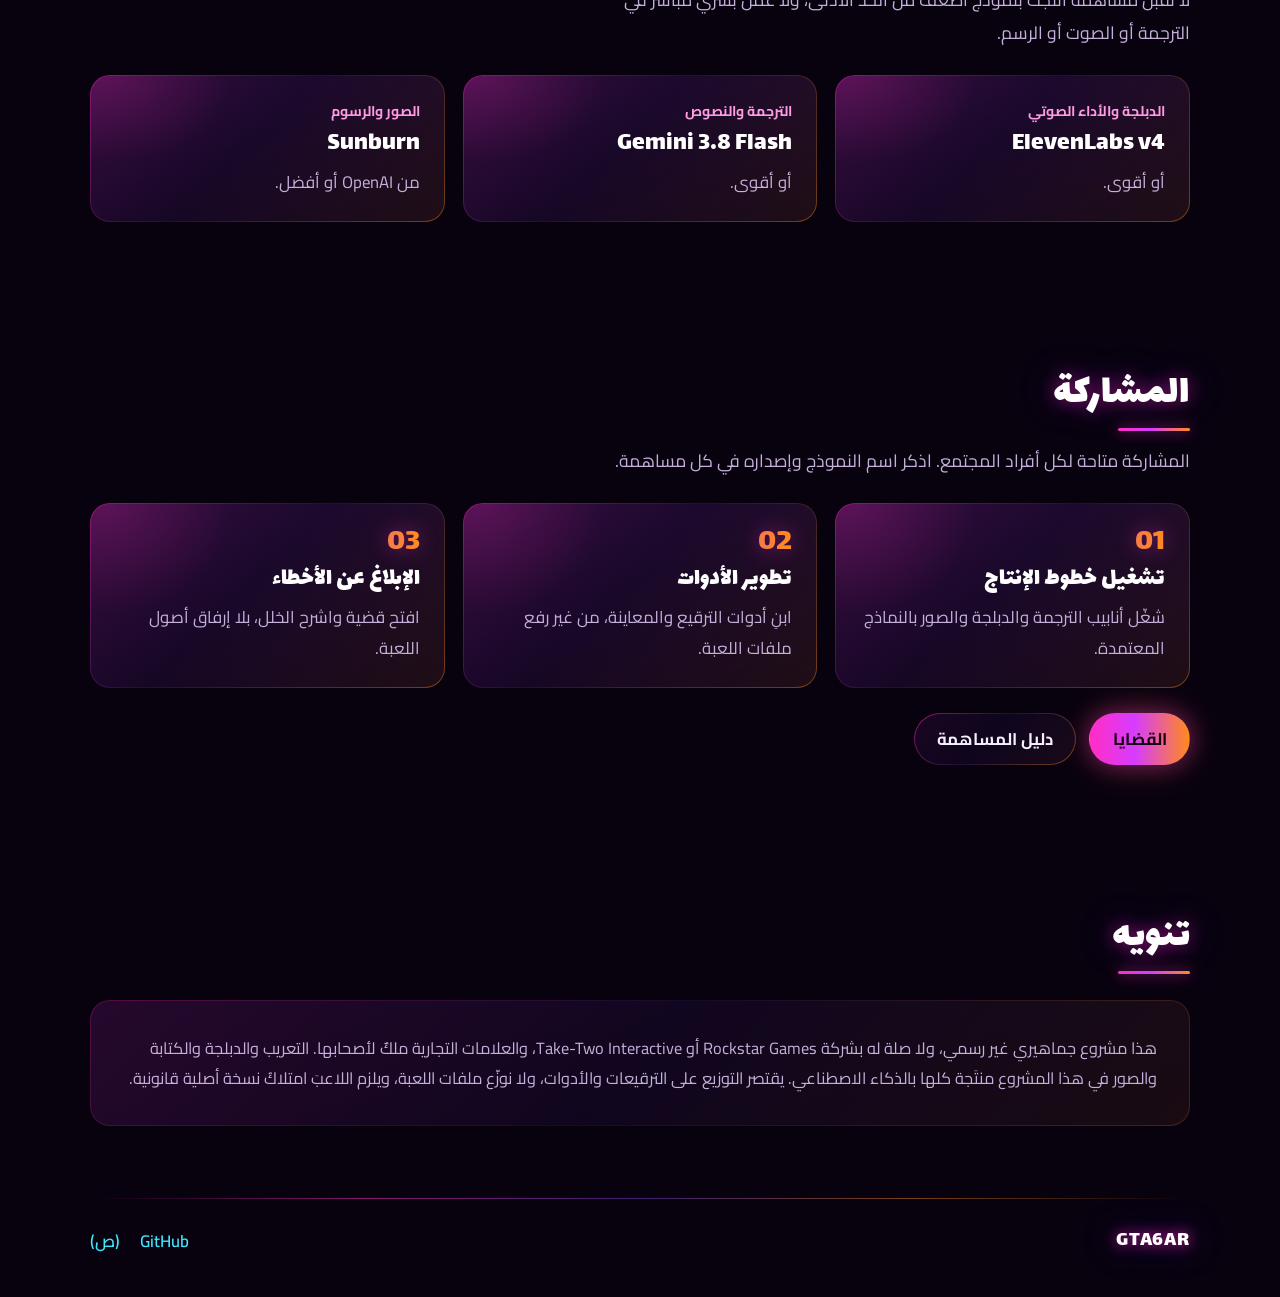
==== commit 5b0eb1c9: "Use (ص) only as the project lead signature" ====
--- a/docs/index.html
+++ b/docs/index.html
@@ -42,10 +42,10 @@
           <p class="eyebrow" data-i18n="hero.eyebrow">مشروع مجتمعي مفتوح المصدر</p>
           <h1 class="hero-title" data-i18n="hero.title">تعريب جراند ثيفت أوتو 6</h1>
           <p class="hero-pitch" data-i18n="hero.pitch">تعريبٌ عربيٌّ فصيحٌ للنصوص والدبلجة والصور، يُنجَز بالكامل بالذكاء الاصطناعي، من غير عمل بشري في الترجمة أو الأداء أو الرسم.</p>
-          <p class="hero-meta" data-i18n="hero.meta">صدور اللعبة في 19 نوفمبر 2026 · يقود المشروع (ص) بويوسف</p>
+          <p class="hero-meta" data-i18n="hero.meta">صدور اللعبة في 19 نوفمبر 2026 · يقود المشروع (ص)</p>
           <div class="actions">
             <a class="btn btn-primary" href="https://github.com/DiNaSoR/GTA6AR" data-i18n="hero.repo">المستودع على GitHub</a>
-            <a class="btn btn-ghost" href="https://x.com/sbalhatlani">(ص) بويوسف</a>
+            <a class="btn btn-ghost" href="https://x.com/sbalhatlani">(ص)</a>
           </div>
         </div>
       </div>
@@ -168,7 +168,7 @@
       <span class="brand brand-small">GTA6AR</span>
       <nav class="footer-links" aria-label="روابط">
         <a href="https://github.com/DiNaSoR/GTA6AR">GitHub</a>
-        <a href="https://x.com/sbalhatlani">(ص) بويوسف</a>
+        <a href="https://x.com/sbalhatlani">(ص)</a>
       </nav>
     </div>
   </footer>
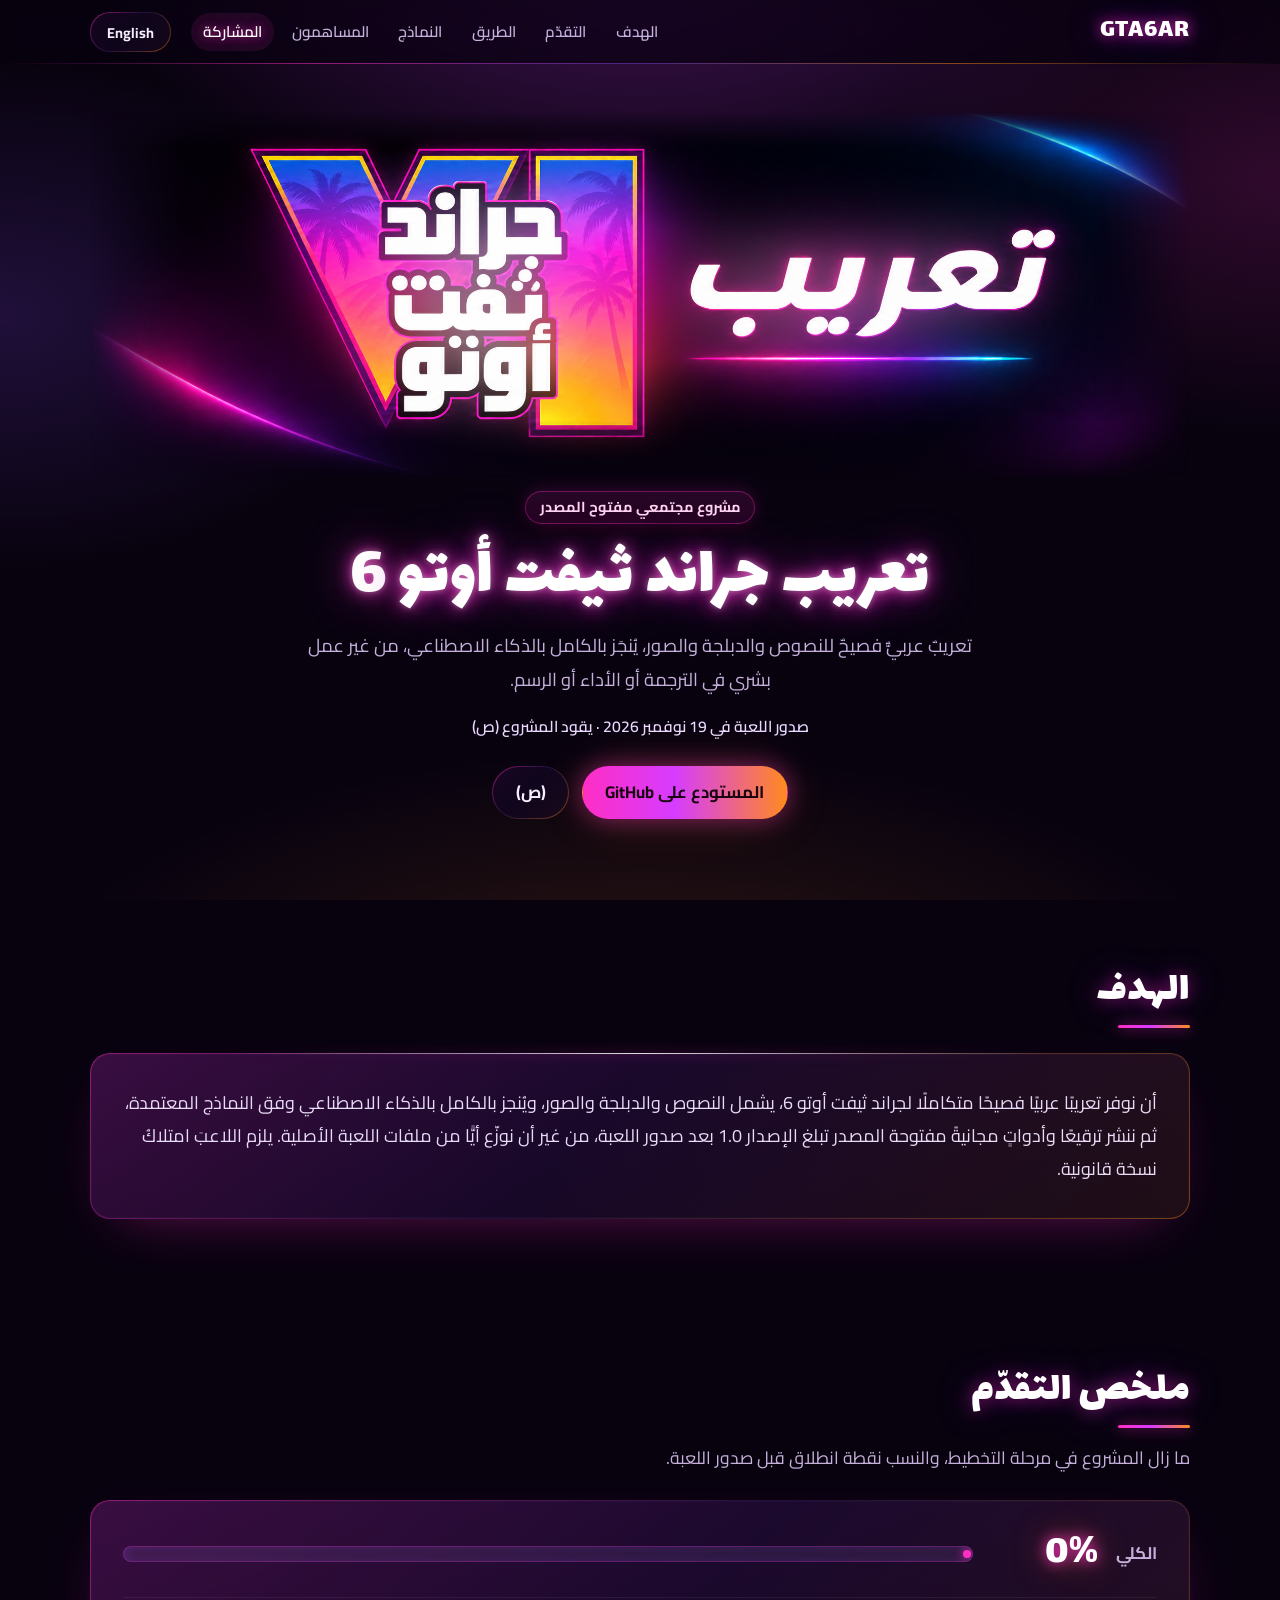
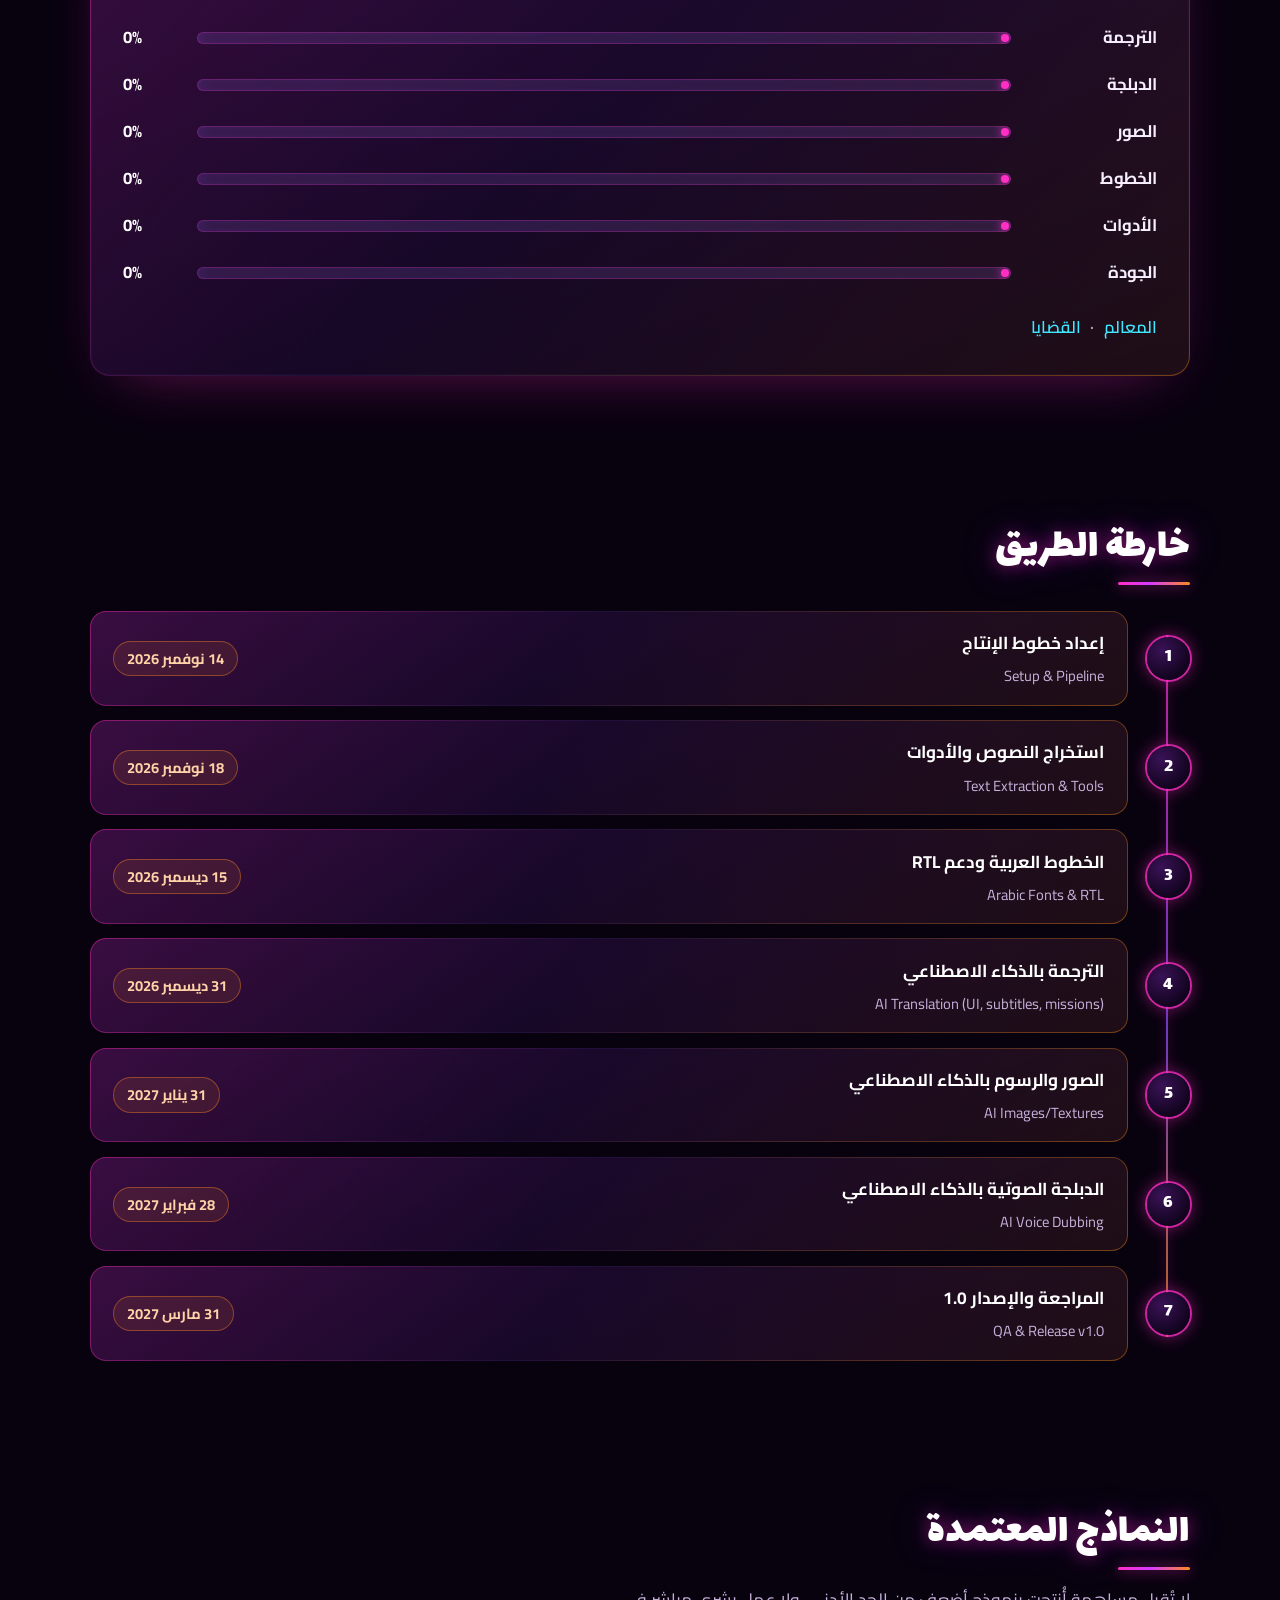
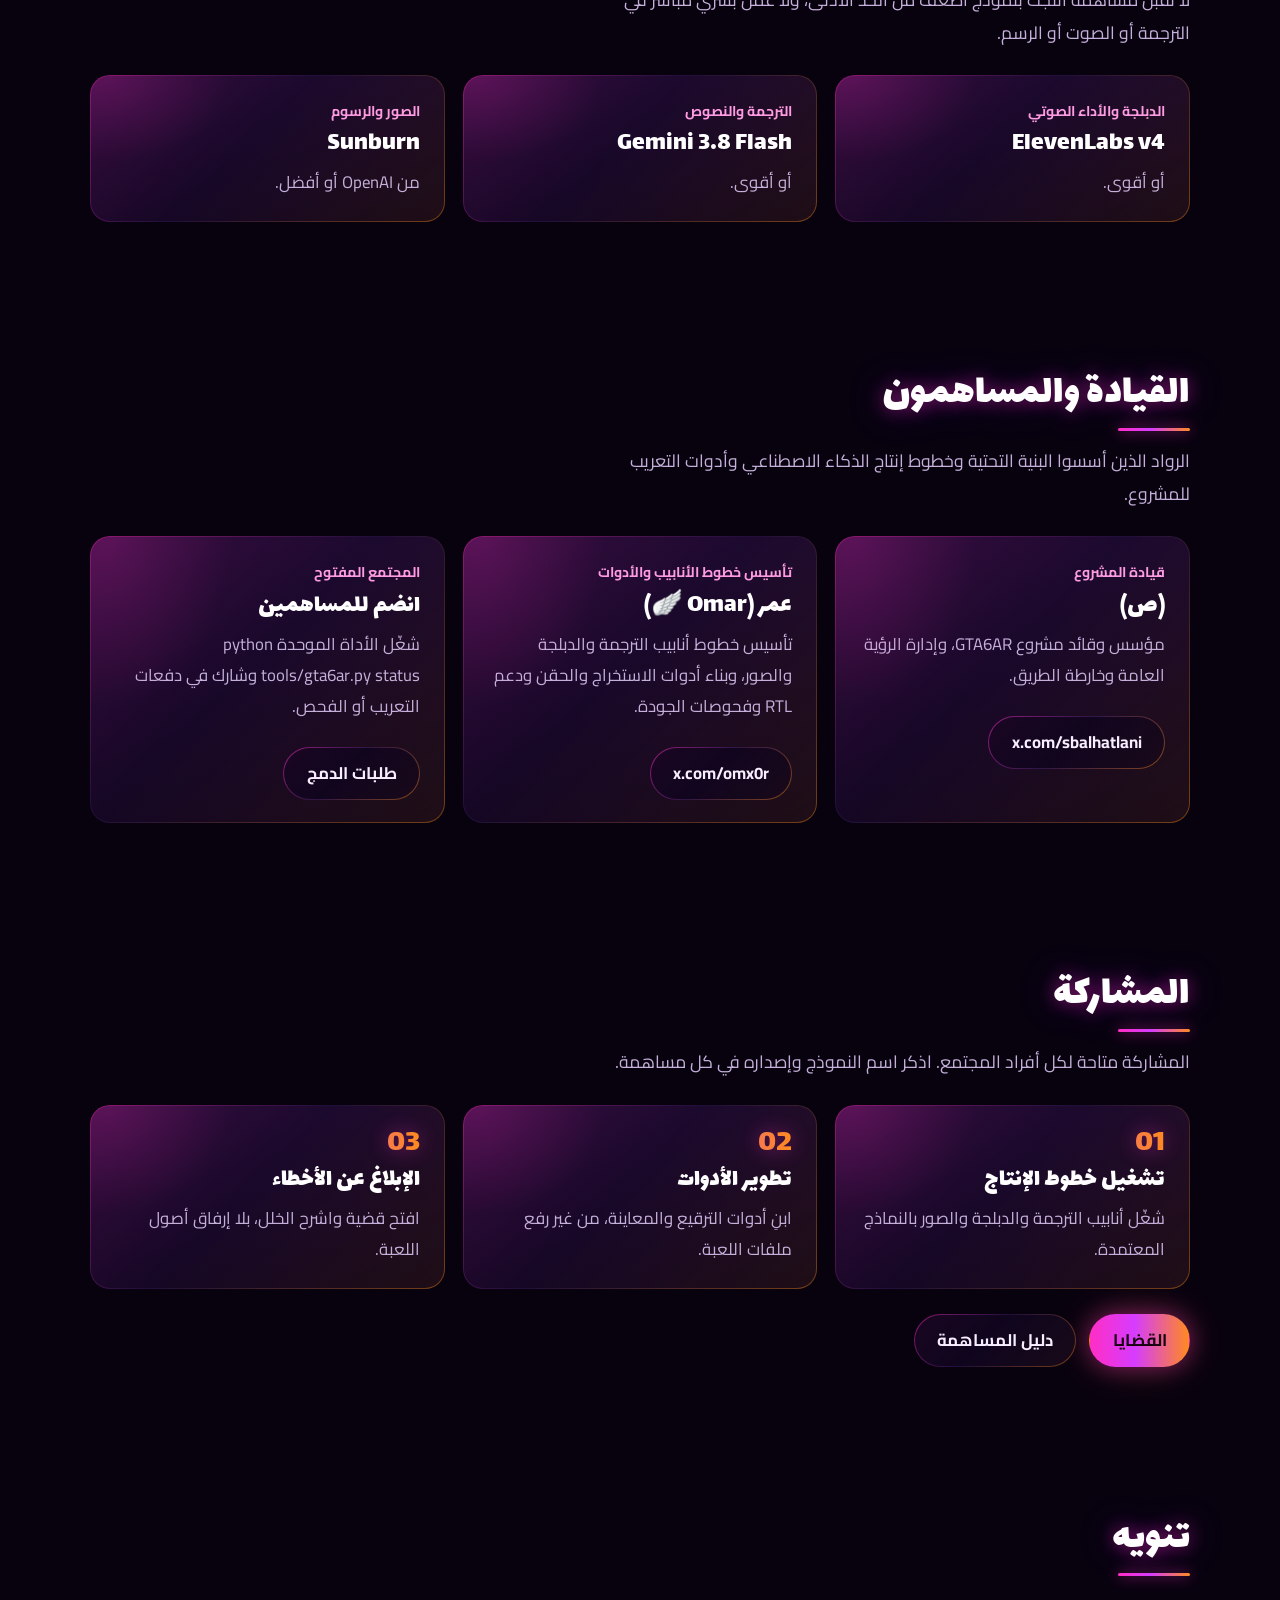
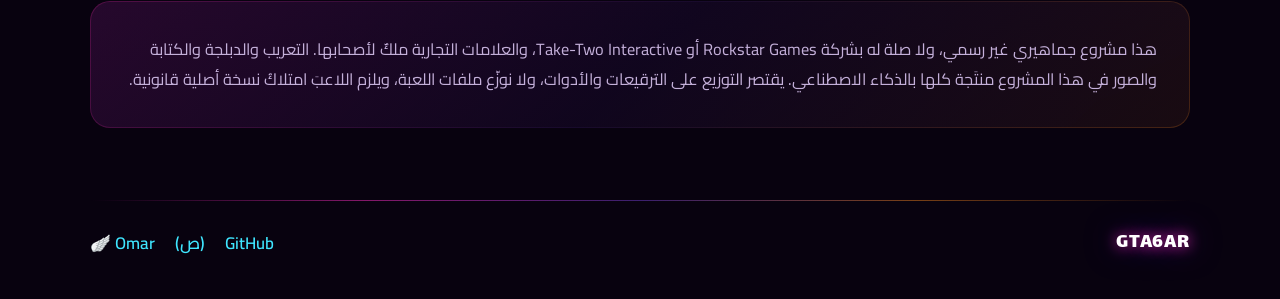
==== commit 0cdbd4ca: "feat(ci,cli,web): add CI quality gate, unified gta6ar CLI, and contributors section in docs/index.ht" ====
--- a/docs/index.html
+++ b/docs/index.html
@@ -26,6 +26,7 @@
         <a href="#progress" data-i18n="nav.progress">التقدّم</a>
         <a href="#roadmap" data-i18n="nav.roadmap">الطريق</a>
         <a href="#models" data-i18n="nav.models">النماذج</a>
+        <a href="#contributors" data-i18n="***REDACTED***">المساهمون</a>
         <a href="#join" data-i18n="nav.join">المشاركة</a>
       </nav>
       <button type="button" class="lang-toggle" id="lang-toggle" aria-label="Switch to English">English</button>
@@ -121,6 +122,41 @@
       </div>
     </section>
 
+    <section class="section" id="contributors">
+      <div class="container">
+        <div class="section-head">
+          <h2 data-i18n="contrib.title">القيادة والمساهمون</h2>
+          <p class="lead" data-i18n="contrib.intro">الرواد الذين أسسوا البنية التحتية وخطوط إنتاج الذكاء الاصطناعي وأدوات التعريب للمشروع.</p>
+        </div>
+        <div class="cards">
+          <article class="card">
+            <p class="card-kicker" data-i18n="contrib.lead.kicker">قيادة المشروع</p>
+            <h3>(ص)</h3>
+            <p data-i18n="contrib.lead.body">مؤسس وقائد مشروع GTA6AR، وإدارة الرؤية العامة وخارطة الطريق.</p>
+            <div class="actions actions-start">
+              <a class="btn btn-ghost" href="https://x.com/sbalhatlani" target="_blank" rel="noopener">x.com/sbalhatlani</a>
+            </div>
+          </article>
+          <article class="card">
+            <p class="card-kicker" data-i18n="contrib.omar.kicker">تأسيس خطوط الأنابيب والأدوات</p>
+            <h3 data-i18n="contrib.omar.name">عمر (Omar 🪽)</h3>
+            <p data-i18n="contrib.omar.body">تأسيس خطوط أنابيب الترجمة والدبلجة والصور، وبناء أدوات الاستخراج والحقن ودعم RTL وفحوصات الجودة.</p>
+            <div class="actions actions-start">
+              <a class="btn btn-ghost" href="https://x.com/omx0r" target="_blank" rel="noopener">x.com/omx0r</a>
+            </div>
+          </article>
+          <article class="card">
+            <p class="card-kicker" data-i18n="contrib.you.kicker">المجتمع المفتوح</p>
+            <h3 data-i18n="contrib.you.name">انضم للمساهمين</h3>
+            <p data-i18n="contrib.you.body">شغّل الأداة الموحدة python tools/gta6ar.py status وشارك في دفعات التعريب أو الفحص.</p>
+            <div class="actions actions-start">
+              <a class="btn btn-ghost" href="https://github.com/DiNaSoR/GTA6AR/pulls" data-i18n="contrib.you.cta">طلبات الدمج</a>
+            </div>
+          </article>
+        </div>
+      </div>
+    </section>
+
     <section class="section" id="join">
       <div class="container">
         <div class="section-head">
@@ -169,6 +205,7 @@
       <nav class="footer-links" aria-label="روابط">
         <a href="https://github.com/DiNaSoR/GTA6AR">GitHub</a>
         <a href="https://x.com/sbalhatlani">(ص)</a>
+        <a href="https://x.com/omx0r">Omar 🪽</a>
       </nav>
     </div>
   </footer>
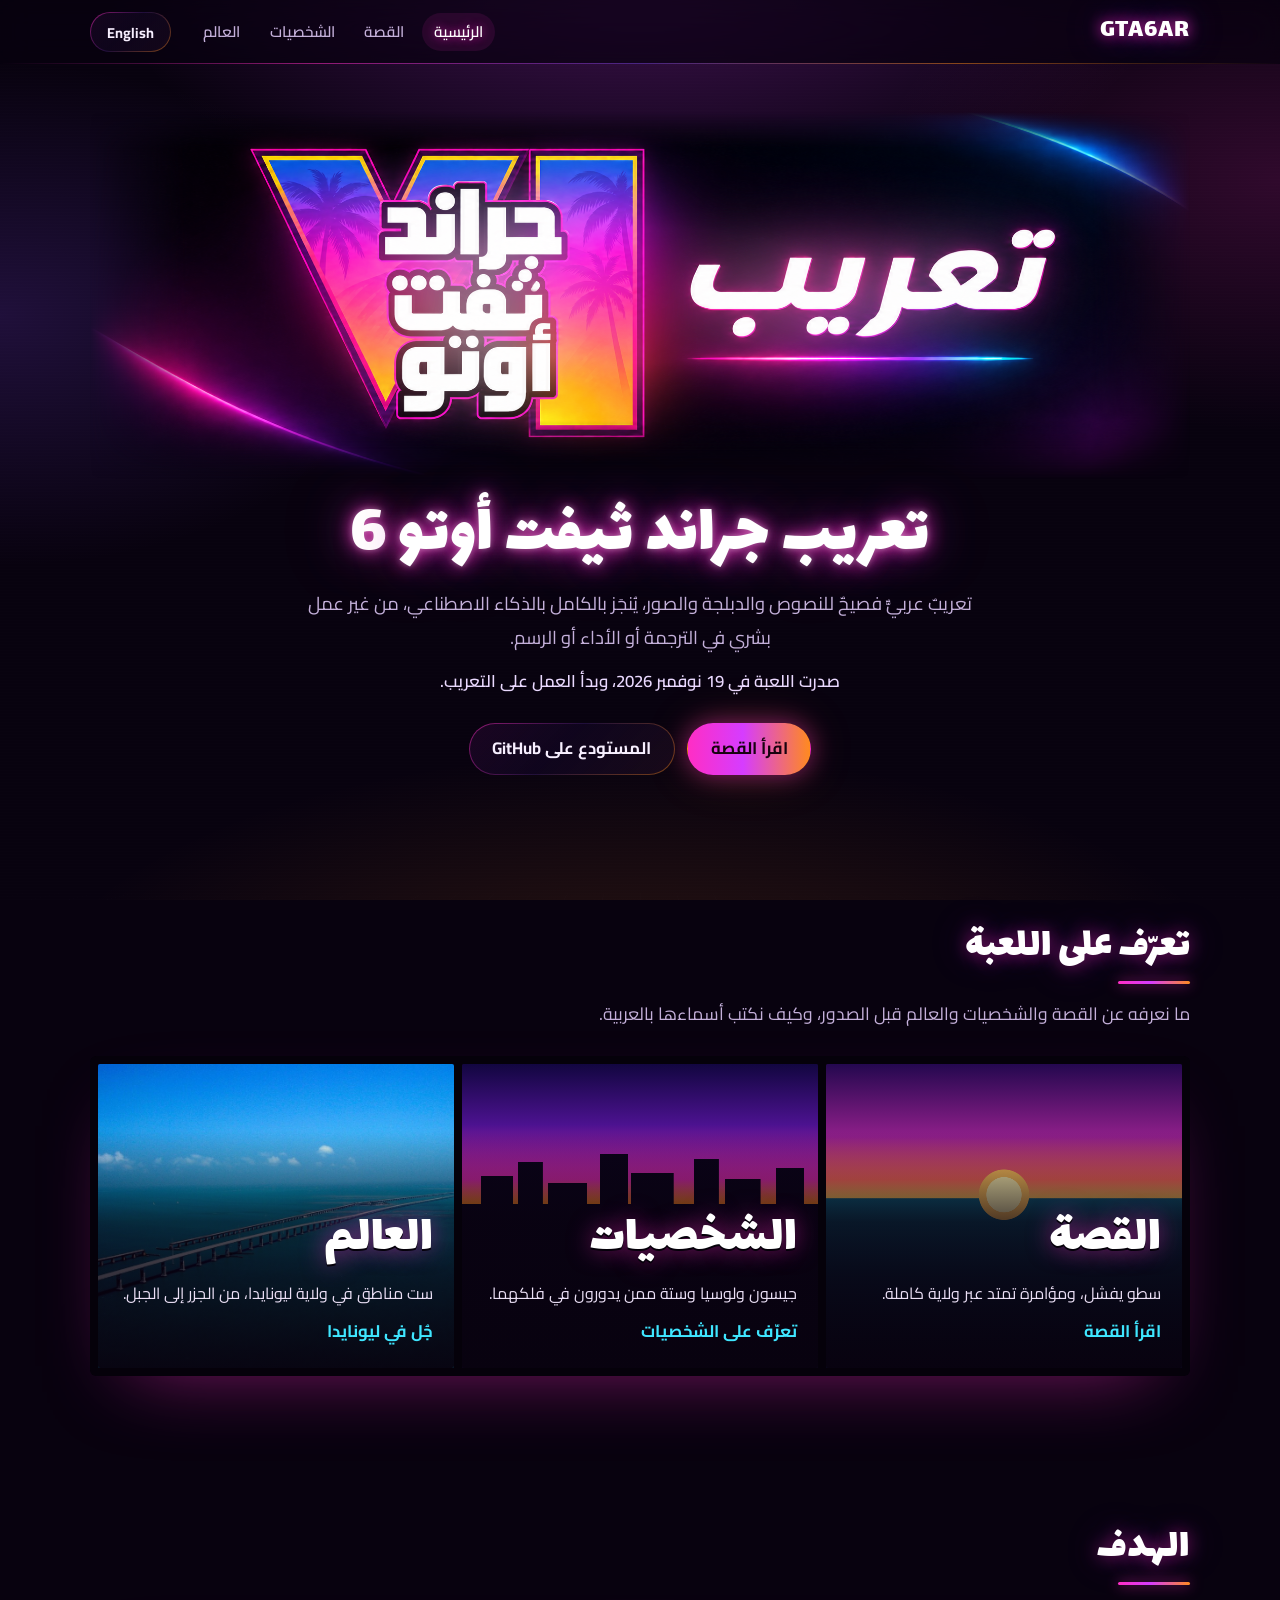
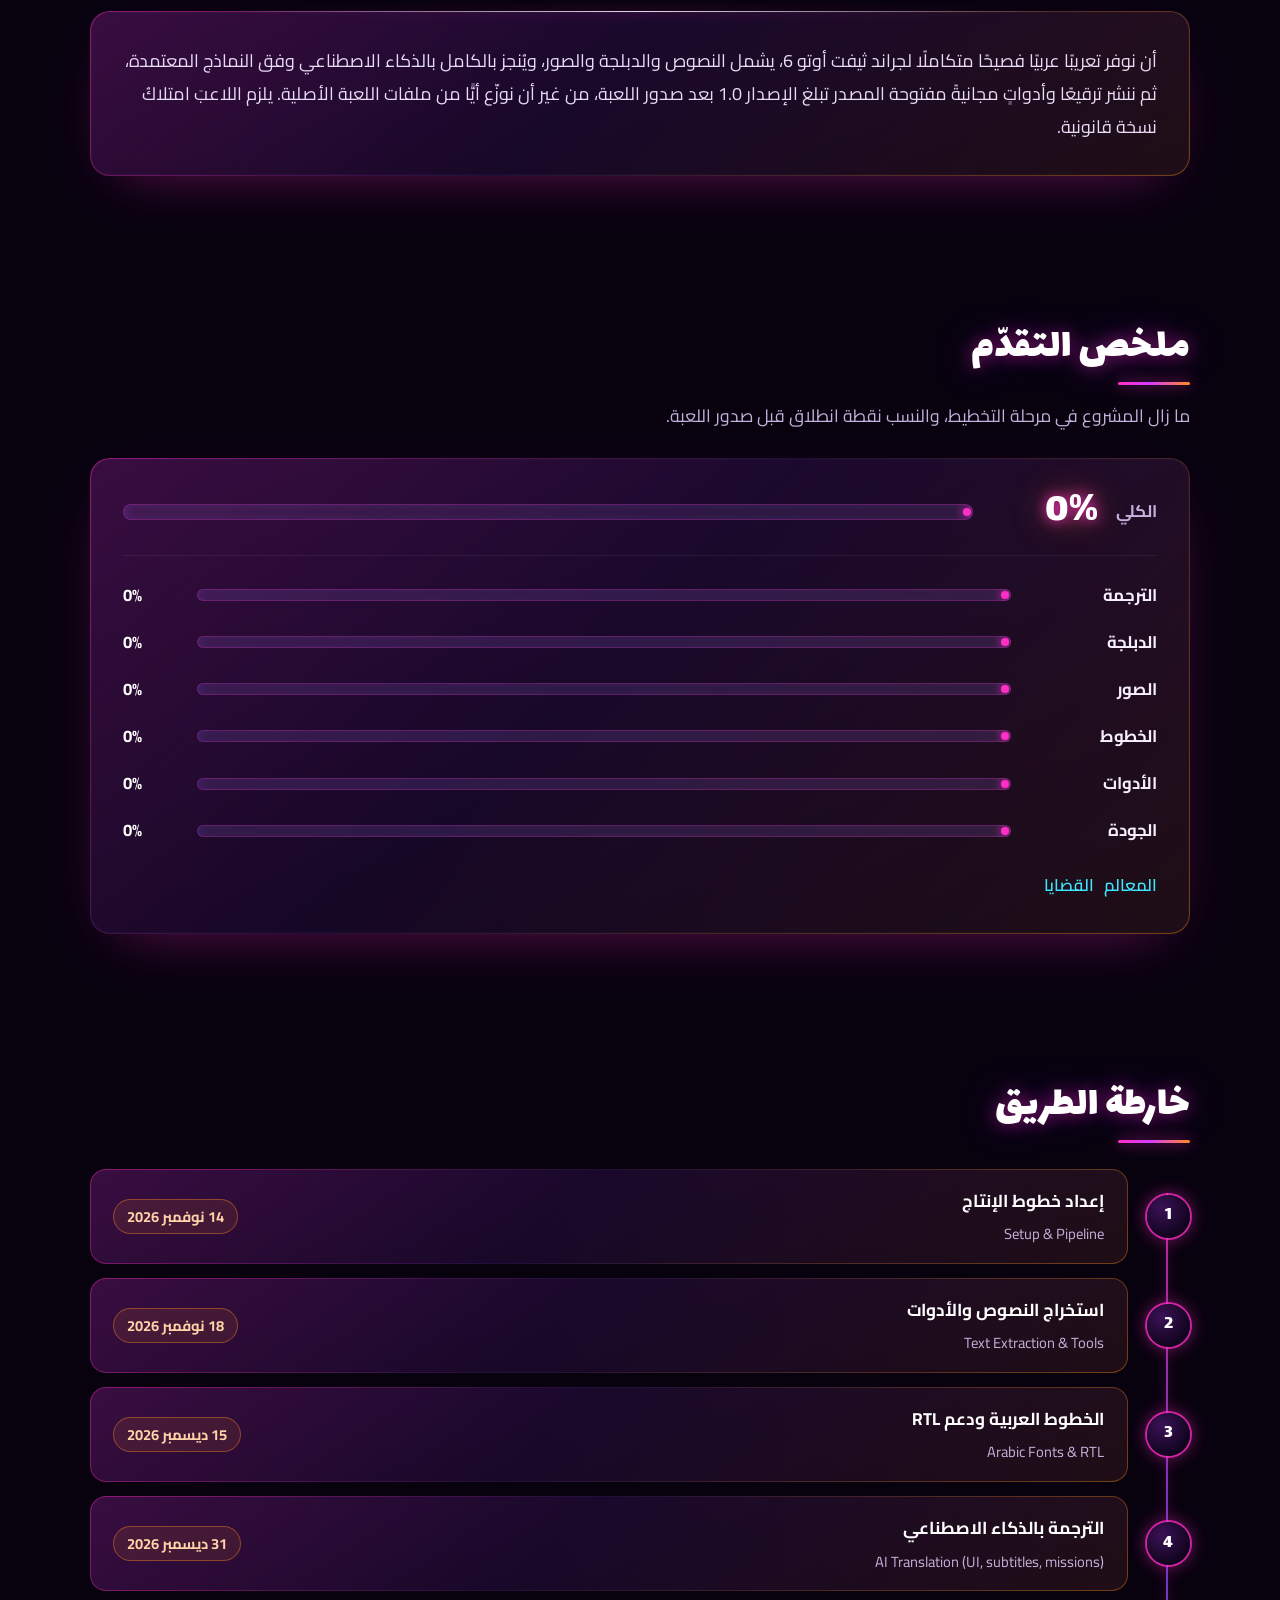
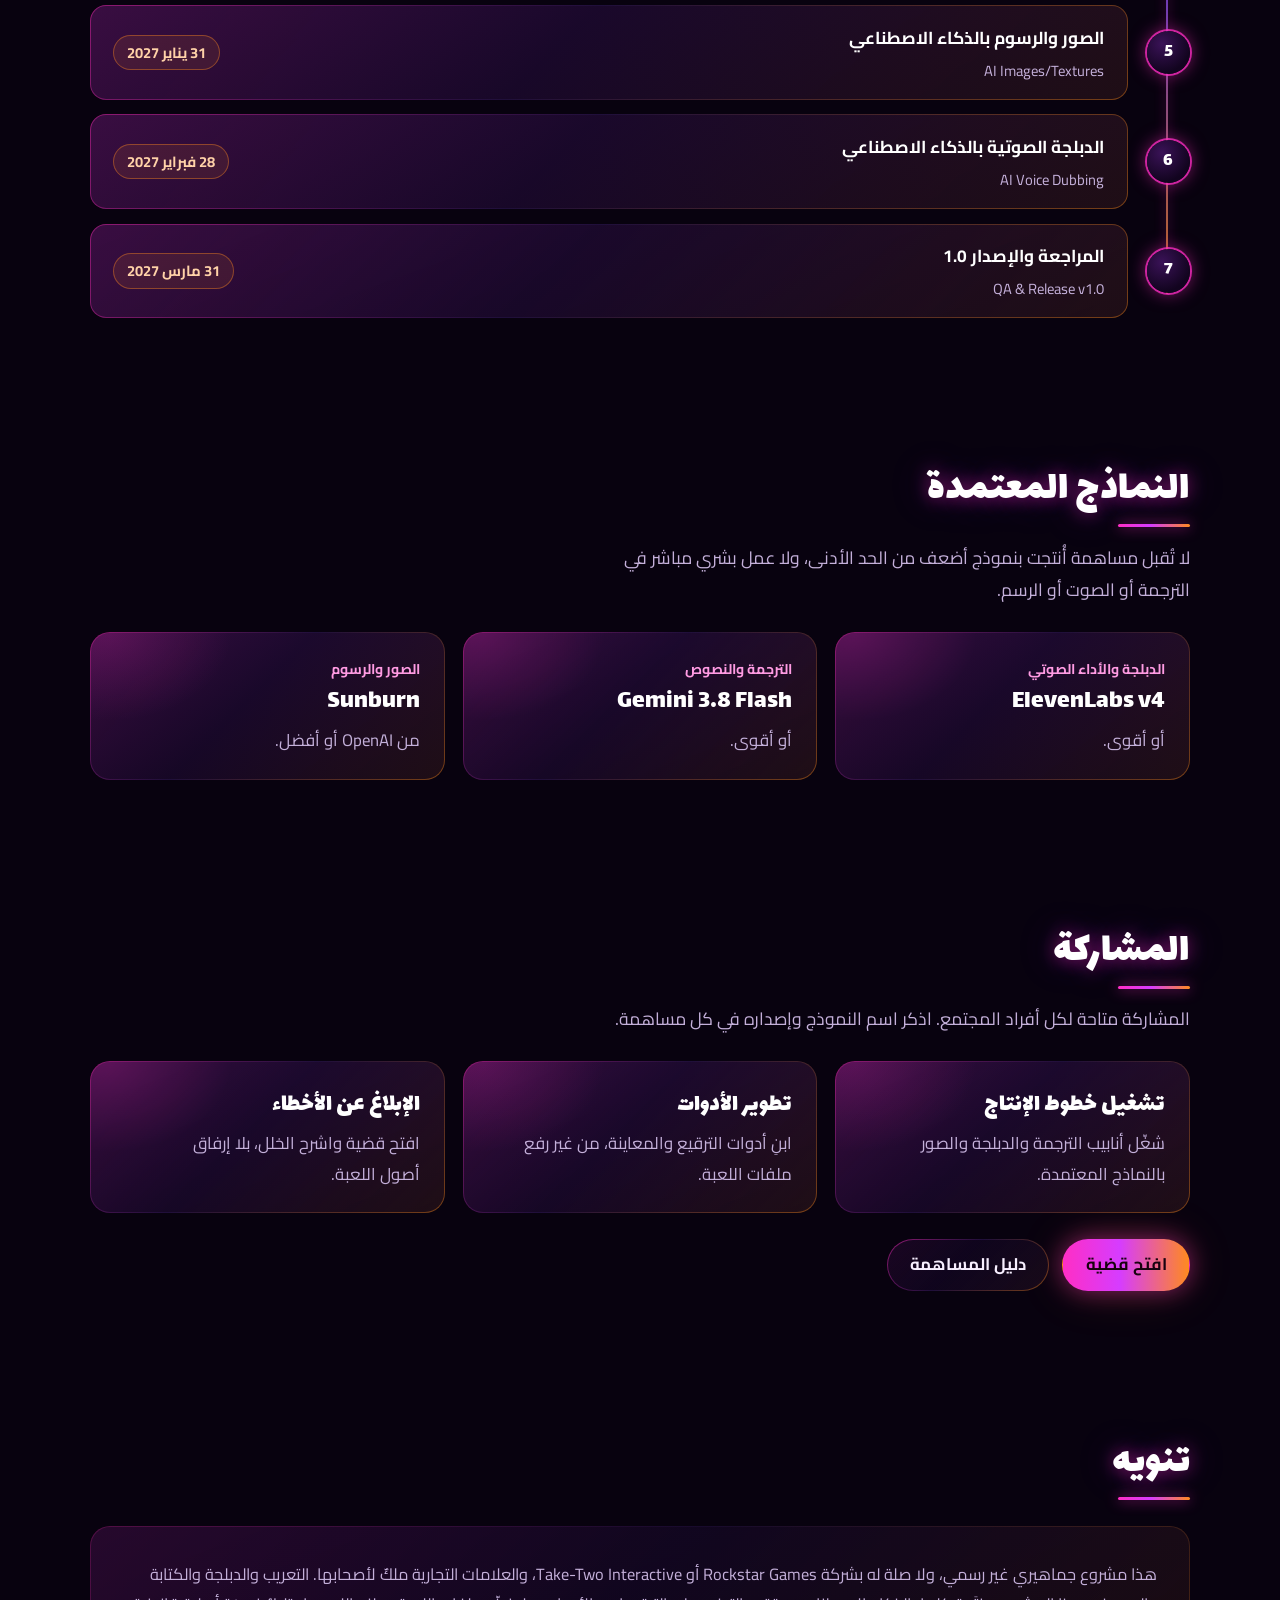
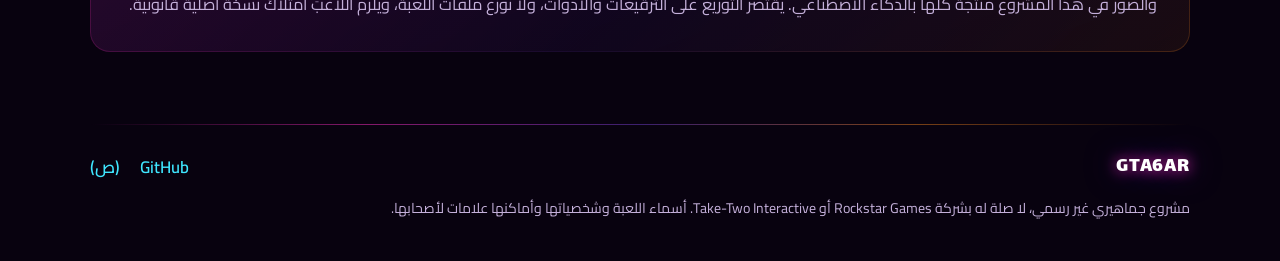
==== commit 058ce77f: "Expand docs site with story, characters and world pages - Split the single page into four bilingual " ====
--- a/docs/index.html
+++ b/docs/index.html
@@ -1,5 +1,5 @@
 <!DOCTYPE html>
-<html lang="ar" dir="rtl">
+<html lang="ar" dir="rtl" data-title-ar="GTA6AR — تعريب جراند ثيفت أوتو 6" data-title-en="GTA6AR — Arabic localization of Grand Theft Auto 6">
 <head>
   <meta charset="utf-8">
   <meta name="viewport" content="width=device-width, initial-scale=1">
@@ -7,6 +7,7 @@
   <meta name="theme-color" content="#08020f">
   <meta name="description" content="GTA6AR — تعريب عربي فصيح لجراند ثيفت أوتو 6 بالذكاء الاصطناعي.">
   <title>GTA6AR — تعريب جراند ثيفت أوتو 6</title>
+  <script>try{if(localStorage.getItem("gta6ar-lang")==="en"){document.documentElement.lang="en";document.documentElement.dir="ltr"}}catch(e){}</script>
   <link rel="icon" href="favicon.svg" type="image/svg+xml">
   <link rel="preconnect" href="https://fonts.googleapis.com">
   <link rel="preconnect" href="https://fonts.gstatic.com" crossorigin>
@@ -20,14 +21,12 @@
 
   <header class="nav">
     <div class="container nav-inner">
-      <a class="brand" href="#top">GTA6AR</a>
-      <nav class="nav-links" aria-label="الأقسام">
-        <a href="#goal" data-i18n="nav.goal">الهدف</a>
-        <a href="#progress" data-i18n="nav.progress">التقدّم</a>
-        <a href="#roadmap" data-i18n="nav.roadmap">الطريق</a>
-        <a href="#models" data-i18n="nav.models">النماذج</a>
-        <a href="#contributors" data-i18n="***REDACTED***">المساهمون</a>
-        <a href="#join" data-i18n="nav.join">المشاركة</a>
+      <a class="brand" href="index.html">GTA6AR</a>
+      <nav class="nav-links" aria-label="Pages">
+        <a href="index.html" aria-current="page"><span data-l="ar">الرئيسية</span><span data-l="en" lang="en">Home</span></a>
+        <a href="story.html"><span data-l="ar">القصة</span><span data-l="en" lang="en">Story</span></a>
+        <a href="characters.html"><span data-l="ar">الشخصيات</span><span data-l="en" lang="en">Characters</span></a>
+        <a href="world.html"><span data-l="ar">العالم</span><span data-l="en" lang="en">World</span></a>
       </nav>
       <button type="button" class="lang-toggle" id="lang-toggle" aria-label="Switch to English">English</button>
     </div>
@@ -40,25 +39,57 @@
           <img src="assets/header.png" width="2172" height="724" alt="تعريب جراند ثيفت أوتو" fetchpriority="high">
         </figure>
         <div class="hero-copy">
-          <p class="eyebrow" data-i18n="hero.eyebrow">مشروع مجتمعي مفتوح المصدر</p>
-          <h1 class="hero-title" data-i18n="hero.title">تعريب جراند ثيفت أوتو 6</h1>
-          <p class="hero-pitch" data-i18n="hero.pitch">تعريبٌ عربيٌّ فصيحٌ للنصوص والدبلجة والصور، يُنجَز بالكامل بالذكاء الاصطناعي، من غير عمل بشري في الترجمة أو الأداء أو الرسم.</p>
-          <p class="hero-meta" data-i18n="hero.meta">صدور اللعبة في 19 نوفمبر 2026 · يقود المشروع (ص)</p>
+          <h1 class="hero-title" data-l="ar">تعريب جراند ثيفت أوتو 6</h1><h1 class="hero-title" data-l="en" lang="en">Arabic localization of Grand Theft Auto 6</h1>
+          <p class="hero-pitch" data-l="ar">تعريبٌ عربيٌّ فصيحٌ للنصوص والدبلجة والصور، يُنجَز بالكامل بالذكاء الاصطناعي، من غير عمل بشري في الترجمة أو الأداء أو الرسم.</p><p class="hero-pitch" data-l="en" lang="en">A formal-Arabic localization of the text, voice, and images, produced entirely by AI, with no human translation, voice acting, or art.</p>
+          <div>
+            <div class="countdown" id="countdown" data-target="2026-11-19T00:00:00" role="timer">
+              <div class="countdown-cell"><strong data-unit="days">–</strong><span data-l="ar">يوم</span><span data-l="en" lang="en">days</span></div>
+              <div class="countdown-cell"><strong data-unit="hours">–</strong><span data-l="ar">ساعة</span><span data-l="en" lang="en">hours</span></div>
+              <div class="countdown-cell"><strong data-unit="minutes">–</strong><span data-l="ar">دقيقة</span><span data-l="en" lang="en">minutes</span></div>
+              <div class="countdown-cell"><strong data-unit="seconds">–</strong><span data-l="ar">ثانية</span><span data-l="en" lang="en">seconds</span></div>
+            </div>
+          </div>
+          <p class="countdown-note" id="countdown-before"><span data-l="ar">حتى صدور اللعبة في 19 نوفمبر 2026</span><span data-l="en" lang="en">until the game launches on 19 November 2026</span></p>
+          <p class="countdown-note" id="countdown-after" hidden><span data-l="ar">صدرت اللعبة في 19 نوفمبر 2026، وبدأ العمل على التعريب.</span><span data-l="en" lang="en">The game launched on 19 November 2026, and localization work is under way.</span></p>
           <div class="actions">
-            <a class="btn btn-primary" href="https://github.com/DiNaSoR/GTA6AR" data-i18n="hero.repo">المستودع على GitHub</a>
-            <a class="btn btn-ghost" href="https://x.com/sbalhatlani">(ص)</a>
+            <a class="btn btn-primary" href="story.html"><span data-l="ar">اقرأ القصة</span><span data-l="en" lang="en">Read the story</span></a>
+            <a class="btn btn-ghost" href="https://github.com/DiNaSoR/GTA6AR"><span data-l="ar">المستودع على GitHub</span><span data-l="en" lang="en">GitHub repository</span></a>
           </div>
         </div>
       </div>
     </section>
 
+    <section class="section" id="discover">
+      <div class="container">
+        <div class="section-head">
+          <h2 data-l="ar">تعرّف على اللعبة</h2><h2 data-l="en" lang="en">Get to know the game</h2>
+          <p class="lead" data-l="ar">ما نعرفه عن القصة والشخصيات والعالم قبل الصدور، وكيف نكتب أسماءها بالعربية.</p><p class="lead" data-l="en" lang="en">What we know about the story, cast and world before launch, and how we write their names in Arabic.</p>
+        </div>
+        <div class="mosaic mosaic-3">
+          <a class="tile t-jason" href="story.html">
+            <h3 class="tile-name" data-l="ar">القصة</h3><h3 class="tile-name" data-l="en" lang="en">Story</h3>
+            <p class="tile-bio" data-l="ar">سطو يفشل، ومؤامرة تمتد عبر ولاية كاملة.</p><p class="tile-bio" data-l="en" lang="en">A robbery goes wrong, and a conspiracy spans a whole state.</p>
+            <p class="tile-go"><span data-l="ar">اقرأ القصة</span><span data-l="en" lang="en">Read the story</span></p>
+          </a>
+          <a class="tile t-lucia" href="characters.html">
+            <h3 class="tile-name" data-l="ar">الشخصيات</h3><h3 class="tile-name" data-l="en" lang="en">Characters</h3>
+            <p class="tile-bio" data-l="ar">جيسون ولوسيا وستة ممن يدورون في فلكهما.</p><p class="tile-bio" data-l="en" lang="en">Jason, Lucia and six people in their orbit.</p>
+            <p class="tile-go"><span data-l="ar">تعرّف على الشخصيات</span><span data-l="en" lang="en">Meet the cast</span></p>
+          </a>
+          <a class="tile t-keys-photo" href="world.html">
+            <h3 class="tile-name" data-l="ar">العالم</h3><h3 class="tile-name" data-l="en" lang="en">World</h3>
+            <p class="tile-bio" data-l="ar">ست مناطق في ولاية ليونايدا، من الجزر إلى الجبل.</p><p class="tile-bio" data-l="en" lang="en">Six regions of Leonida, from the islands to the mountain.</p>
+            <p class="tile-go"><span data-l="ar">جُل في ليونايدا</span><span data-l="en" lang="en">Tour Leonida</span></p>
+          </a>
+        </div>
+      </div>
+    </section>
+
     <section class="section" id="goal">
       <div class="container">
-        <div class="section-head">
-          <h2 data-i18n="goal.title">الهدف</h2>
-        </div>
+        <div class="section-head"><h2 data-l="ar">الهدف</h2><h2 data-l="en" lang="en">Goal</h2></div>
         <div class="panel panel-glow">
-          <p class="panel-text" data-i18n="goal.body">أن نوفر تعريبًا عربيًا فصيحًا متكاملًا لجراند ثيفت أوتو 6، يشمل النصوص والدبلجة والصور، ويُنجز بالكامل بالذكاء الاصطناعي وفق النماذج المعتمدة، ثم ننشر ترقيعًا وأدواتٍ مجانيةً مفتوحة المصدر تبلغ الإصدار 1.0 بعد صدور اللعبة، من غير أن نوزّع أيًّا من ملفات اللعبة الأصلية. يلزم اللاعبَ امتلاكُ نسخة قانونية.</p>
+          <p class="panel-text" data-l="ar">أن نوفر تعريبًا عربيًا فصيحًا متكاملًا لجراند ثيفت أوتو 6، يشمل النصوص والدبلجة والصور، ويُنجز بالكامل بالذكاء الاصطناعي وفق النماذج المعتمدة، ثم ننشر ترقيعًا وأدواتٍ مجانيةً مفتوحة المصدر تبلغ الإصدار 1.0 بعد صدور اللعبة، من غير أن نوزّع أيًّا من ملفات اللعبة الأصلية. يلزم اللاعبَ امتلاكُ نسخة قانونية.</p><p class="panel-text" data-l="en" lang="en">Ship a complete, formal-Arabic localization of Grand Theft Auto 6 — text, voice, and images — produced entirely by AI with the approved models, then release a free and open-source v1.0 patch and tools after the game launches, without ever distributing original game files. Players need their own legal copy.</p>
         </div>
       </div>
     </section>
@@ -66,12 +97,12 @@
     <section class="section" id="progress">
       <div class="container">
         <div class="section-head">
-          <h2 data-i18n="progress.title">ملخص التقدّم</h2>
-          <p class="lead" data-i18n="progress.intro">ما زال المشروع في مرحلة التخطيط، والنسب نقطة انطلاق قبل صدور اللعبة.</p>
+          <h2 data-l="ar">ملخص التقدّم</h2><h2 data-l="en" lang="en">Progress</h2>
+          <p class="lead" data-l="ar">ما زال المشروع في مرحلة التخطيط، والنسب نقطة انطلاق قبل صدور اللعبة.</p><p class="lead" data-l="en" lang="en">The project is still in planning, and these percentages are the starting point before the game ships.</p>
         </div>
         <div class="panel progress-panel">
           <div class="overall">
-            <span class="overall-label" data-i18n="progress.overall">الكلي</span>
+            <span class="overall-label"><span data-l="ar">الكلي</span><span data-l="en" lang="en">Overall</span></span>
             <strong class="overall-value" id="overall-value">0%</strong>
             <div class="bar-track overall-track" id="overall-track" role="progressbar" aria-valuemin="0" aria-valuemax="100" aria-valuenow="0">
               <div class="bar-fill" id="overall-fill"></div>
@@ -79,9 +110,8 @@
           </div>
           <div class="progress-list" id="progress-list"></div>
           <p class="panel-links">
-            <a href="https://github.com/DiNaSoR/GTA6AR/milestones" data-i18n="progress.milestones">المعالم</a>
-            <span aria-hidden="true">·</span>
-            <a href="https://github.com/DiNaSoR/GTA6AR/issues" data-i18n="progress.issues">القضايا</a>
+            <a href="https://github.com/DiNaSoR/GTA6AR/milestones"><span data-l="ar">المعالم</span><span data-l="en" lang="en">Milestones</span></a>
+            <a href="https://github.com/DiNaSoR/GTA6AR/issues"><span data-l="ar">القضايا</span><span data-l="en" lang="en">Issues</span></a>
           </p>
         </div>
       </div>
@@ -89,9 +119,7 @@
 
     <section class="section" id="roadmap">
       <div class="container">
-        <div class="section-head">
-          <h2 data-i18n="roadmap.title">خارطة الطريق</h2>
-        </div>
+        <div class="section-head"><h2 data-l="ar">خارطة الطريق</h2><h2 data-l="en" lang="en">Roadmap</h2></div>
         <ol class="timeline" id="timeline"></ol>
       </div>
     </section>
@@ -99,101 +127,61 @@
     <section class="section" id="models">
       <div class="container">
         <div class="section-head">
-          <h2 data-i18n="models.title">النماذج المعتمدة</h2>
-          <p class="lead" data-i18n="models.intro">لا تُقبل مساهمة أُنتجت بنموذج أضعف من الحد الأدنى، ولا عمل بشري مباشر في الترجمة أو الصوت أو الرسم.</p>
+          <h2 data-l="ar">النماذج المعتمدة</h2><h2 data-l="en" lang="en">Approved models</h2>
+          <p class="lead" data-l="ar">لا تُقبل مساهمة أُنتجت بنموذج أضعف من الحد الأدنى، ولا عمل بشري مباشر في الترجمة أو الصوت أو الرسم.</p><p class="lead" data-l="en" lang="en">Contributions made with a weaker model, or with direct human translation, voice, or art, are not accepted.</p>
         </div>
         <div class="cards">
           <article class="card">
-            <p class="card-kicker" data-i18n="models.voice.kicker">الدبلجة والأداء الصوتي</p>
+            <p class="card-kicker" data-l="ar">الدبلجة والأداء الصوتي</p><p class="card-kicker" data-l="en" lang="en">Voice dubbing</p>
             <h3>ElevenLabs v4</h3>
-            <p data-i18n="models.voice.body">أو أقوى.</p>
-          </article>
-          <article class="card">
-            <p class="card-kicker" data-i18n="models.text.kicker">الترجمة والنصوص</p>
+            <p data-l="ar">أو أقوى.</p><p data-l="en" lang="en">or stronger.</p>
+          </article>
+          <article class="card">
+            <p class="card-kicker" data-l="ar">الترجمة والنصوص</p><p class="card-kicker" data-l="en" lang="en">Translation and text</p>
             <h3>Gemini 3.8 Flash</h3>
-            <p data-i18n="models.text.body">أو أقوى.</p>
-          </article>
-          <article class="card">
-            <p class="card-kicker" data-i18n="models.image.kicker">الصور والرسوم</p>
+            <p data-l="ar">أو أقوى.</p><p data-l="en" lang="en">or stronger.</p>
+          </article>
+          <article class="card">
+            <p class="card-kicker" data-l="ar">الصور والرسوم</p><p class="card-kicker" data-l="en" lang="en">Images and graphics</p>
             <h3>Sunburn</h3>
-            <p data-i18n="models.image.body">من OpenAI أو أفضل.</p>
-          </article>
-        </div>
-      </div>
-    </section>
-
-    <section class="section" id="contributors">
-      <div class="container">
-        <div class="section-head">
-          <h2 data-i18n="contrib.title">القيادة والمساهمون</h2>
-          <p class="lead" data-i18n="contrib.intro">الرواد الذين أسسوا البنية التحتية وخطوط إنتاج الذكاء الاصطناعي وأدوات التعريب للمشروع.</p>
+            <p data-l="ar">من OpenAI أو أفضل.</p><p data-l="en" lang="en">from OpenAI, or better.</p>
+          </article>
+        </div>
+      </div>
+    </section>
+
+    <section class="section" id="join">
+      <div class="container">
+        <div class="section-head">
+          <h2 data-l="ar">المشاركة</h2><h2 data-l="en" lang="en">How to participate</h2>
+          <p class="lead" data-l="ar">المشاركة متاحة لكل أفراد المجتمع. اذكر اسم النموذج وإصداره في كل مساهمة.</p><p class="lead" data-l="en" lang="en">Anyone in the community can help. Name the model and version in every contribution.</p>
         </div>
         <div class="cards">
           <article class="card">
-            <p class="card-kicker" data-i18n="contrib.lead.kicker">قيادة المشروع</p>
-            <h3>(ص)</h3>
-            <p data-i18n="contrib.lead.body">مؤسس وقائد مشروع GTA6AR، وإدارة الرؤية العامة وخارطة الطريق.</p>
-            <div class="actions actions-start">
-              <a class="btn btn-ghost" href="https://x.com/sbalhatlani" target="_blank" rel="noopener">x.com/sbalhatlani</a>
-            </div>
-          </article>
-          <article class="card">
-            <p class="card-kicker" data-i18n="contrib.omar.kicker">تأسيس خطوط الأنابيب والأدوات</p>
-            <h3 data-i18n="contrib.omar.name">عمر (Omar 🪽)</h3>
-            <p data-i18n="contrib.omar.body">تأسيس خطوط أنابيب الترجمة والدبلجة والصور، وبناء أدوات الاستخراج والحقن ودعم RTL وفحوصات الجودة.</p>
-            <div class="actions actions-start">
-              <a class="btn btn-ghost" href="https://x.com/omx0r" target="_blank" rel="noopener">x.com/omx0r</a>
-            </div>
-          </article>
-          <article class="card">
-            <p class="card-kicker" data-i18n="contrib.you.kicker">المجتمع المفتوح</p>
-            <h3 data-i18n="contrib.you.name">انضم للمساهمين</h3>
-            <p data-i18n="contrib.you.body">شغّل الأداة الموحدة python tools/gta6ar.py status وشارك في دفعات التعريب أو الفحص.</p>
-            <div class="actions actions-start">
-              <a class="btn btn-ghost" href="https://github.com/DiNaSoR/GTA6AR/pulls" data-i18n="contrib.you.cta">طلبات الدمج</a>
-            </div>
-          </article>
-        </div>
-      </div>
-    </section>
-
-    <section class="section" id="join">
-      <div class="container">
-        <div class="section-head">
-          <h2 data-i18n="join.title">المشاركة</h2>
-          <p class="lead" data-i18n="join.intro">المشاركة متاحة لكل أفراد المجتمع. اذكر اسم النموذج وإصداره في كل مساهمة.</p>
-        </div>
-        <div class="cards">
-          <article class="card">
-            <span class="card-index" aria-hidden="true">01</span>
-            <h3 data-i18n="join.pipe.title">تشغيل خطوط الإنتاج</h3>
-            <p data-i18n="join.pipe.body">شغّل أنابيب الترجمة والدبلجة والصور بالنماذج المعتمدة.</p>
-          </article>
-          <article class="card">
-            <span class="card-index" aria-hidden="true">02</span>
-            <h3 data-i18n="join.tools.title">تطوير الأدوات</h3>
-            <p data-i18n="join.tools.body">ابنِ أدوات الترقيع والمعاينة، من غير رفع ملفات اللعبة.</p>
-          </article>
-          <article class="card">
-            <span class="card-index" aria-hidden="true">03</span>
-            <h3 data-i18n="join.bugs.title">الإبلاغ عن الأخطاء</h3>
-            <p data-i18n="join.bugs.body">افتح قضية واشرح الخلل، بلا إرفاق أصول اللعبة.</p>
+            <h3 data-l="ar">تشغيل خطوط الإنتاج</h3><h3 data-l="en" lang="en">Run the AI pipelines</h3>
+            <p data-l="ar">شغّل أنابيب الترجمة والدبلجة والصور بالنماذج المعتمدة.</p><p data-l="en" lang="en">Run the translation, dubbing, and image pipelines with the approved models.</p>
+          </article>
+          <article class="card">
+            <h3 data-l="ar">تطوير الأدوات</h3><h3 data-l="en" lang="en">Build tools</h3>
+            <p data-l="ar">ابنِ أدوات الترقيع والمعاينة، من غير رفع ملفات اللعبة.</p><p data-l="en" lang="en">Build patch and preview tools, and never upload game files.</p>
+          </article>
+          <article class="card">
+            <h3 data-l="ar">الإبلاغ عن الأخطاء</h3><h3 data-l="en" lang="en">Report bugs</h3>
+            <p data-l="ar">افتح قضية واشرح الخلل، بلا إرفاق أصول اللعبة.</p><p data-l="en" lang="en">Open an issue and describe the problem, without attaching game assets.</p>
           </article>
         </div>
         <div class="actions actions-start">
-          <a class="btn btn-primary" href="https://github.com/DiNaSoR/GTA6AR/issues" data-i18n="join.issues">القضايا</a>
-          <a class="btn btn-ghost" href="https://github.com/DiNaSoR/GTA6AR/blob/main/CONTRIBUTING.md" data-i18n="join.guide">دليل المساهمة</a>
+          <a class="btn btn-primary" href="https://github.com/DiNaSoR/GTA6AR/issues"><span data-l="ar">افتح قضية</span><span data-l="en" lang="en">Open an issue</span></a>
+          <a class="btn btn-ghost" href="https://github.com/DiNaSoR/GTA6AR/blob/main/CONTRIBUTING.md"><span data-l="ar">دليل المساهمة</span><span data-l="en" lang="en">Contributing guide</span></a>
         </div>
       </div>
     </section>
 
     <section class="section" id="disclaimer">
       <div class="container">
-        <div class="section-head">
-          <h2 data-i18n="legal.title">تنويه</h2>
-        </div>
+        <div class="section-head"><h2 data-l="ar">تنويه</h2><h2 data-l="en" lang="en">Disclaimer</h2></div>
         <div class="panel panel-quiet">
-          <p class="panel-text" data-i18n="legal.body">هذا مشروع جماهيري غير رسمي، ولا صلة له بشركة Rockstar Games أو Take-Two Interactive، والعلامات التجارية ملكٌ لأصحابها. التعريب والدبلجة والكتابة والصور في هذا المشروع منتَجة كلها بالذكاء الاصطناعي. يقتصر التوزيع على الترقيعات والأدوات، ولا نوزّع ملفات اللعبة، ويلزم اللاعبَ امتلاكُ نسخة أصلية قانونية.</p>
+          <p class="panel-text" data-l="ar">هذا مشروع جماهيري غير رسمي، ولا صلة له بشركة Rockstar Games أو Take-Two Interactive، والعلامات التجارية ملكٌ لأصحابها. التعريب والدبلجة والكتابة والصور في هذا المشروع منتَجة كلها بالذكاء الاصطناعي. يقتصر التوزيع على الترقيعات والأدوات، ولا نوزّع ملفات اللعبة، ويلزم اللاعبَ امتلاكُ نسخة أصلية قانونية.</p><p class="panel-text" data-l="en" lang="en">This is an unofficial fan project, not affiliated with Rockstar Games or Take-Two Interactive. Trademarks belong to their owners. All localization, dubbing, writing, and images are AI-generated. We distribute patches and tools only — never game files. You need your own legal copy.</p>
         </div>
       </div>
     </section>
@@ -202,11 +190,11 @@
   <footer class="footer">
     <div class="container footer-inner">
       <span class="brand brand-small">GTA6AR</span>
-      <nav class="footer-links" aria-label="روابط">
+      <nav class="footer-links" aria-label="Links">
         <a href="https://github.com/DiNaSoR/GTA6AR">GitHub</a>
         <a href="https://x.com/sbalhatlani">(ص)</a>
-        <a href="https://x.com/omx0r">Omar 🪽</a>
       </nav>
+      <p class="footer-note" data-l="ar">مشروع جماهيري غير رسمي، لا صلة له بشركة Rockstar Games أو Take-Two Interactive. أسماء اللعبة وشخصياتها وأماكنها علامات لأصحابها.</p><p class="footer-note" data-l="en" lang="en">An unofficial fan project, not affiliated with Rockstar Games or Take-Two Interactive. Game, character and place names belong to their owners.</p>
     </div>
   </footer>
 
--- a/docs/styles.css
+++ b/docs/styles.css
@@ -688,3 +688,546 @@
   html { scroll-behavior: auto; }
   .bar-fill, .card, .btn, .timeline .ms-card { transition: none; }
 }
+
+/* =====================================================================
+   Site upgrade: language switch, page heads, story, characters, world
+   ===================================================================== */
+
+/* ---------- Language: both languages live in the markup ---------- */
+
+html[lang="ar"] [data-l="en"],
+html[lang="en"] [data-l="ar"] { display: none !important; }
+
+:root {
+  --sand: #fff1dc;
+  --ink: #05010a;
+  --frame: 8px;
+}
+
+.nav-links a[aria-current="page"] {
+  color: #fff;
+  text-shadow: 0 0 10px rgba(255, 46, 196, 0.8);
+  background: rgba(255, 46, 196, 0.1);
+}
+
+h3 { font-weight: 400; }
+p { text-wrap: pretty; }
+
+/* ---------- Countdown (home hero) ---------- */
+
+.countdown {
+  display: inline-grid;
+  grid-auto-flow: column;
+  gap: clamp(0.5rem, 2vw, 1.1rem);
+  margin: 1.4rem auto 0;
+  direction: ltr;
+}
+.countdown-cell {
+  min-width: clamp(4rem, 12vw, 6.2rem);
+  padding: 0.6rem 0.4rem 0.5rem;
+  border: 1px solid transparent;
+  border-radius: 14px;
+  background: var(--glass) padding-box, var(--edge) border-box;
+}
+.countdown-cell strong {
+  display: block;
+  font-family: var(--heading);
+  font-weight: 400;
+  font-size: clamp(2rem, 6vw, 3.4rem);
+  line-height: 1.1;
+  font-variant-numeric: tabular-nums;
+  color: #fff;
+  text-shadow: 0 0 14px var(--pink), 0 0 34px rgba(255, 138, 31, 0.45);
+}
+.countdown-cell span { color: var(--muted); font-size: 0.9rem; font-weight: 600; }
+.countdown-note { margin: 0.7rem 0 0; color: #ead9ff; font-weight: 600; }
+.countdown[hidden] { display: none; }
+
+/* ---------- Page head (inner pages) ---------- */
+
+.page-head {
+  padding-block: clamp(2rem, 5vw, 3.5rem) clamp(1rem, 3vw, 2rem);
+}
+.page-title {
+  margin: 0;
+  font-family: var(--heading);
+  font-weight: 400;
+  font-size: clamp(2.8rem, 9vw, 6.5rem);
+  line-height: 1.15;
+  color: #fff;
+  text-shadow:
+    0 0 6px rgba(255, 255, 255, 0.3),
+    0 0 22px rgba(255, 46, 196, 0.8),
+    0 0 60px rgba(214, 60, 255, 0.45);
+}
+.page-lead {
+  max-width: 60ch;
+  margin: 0.8rem 0 0;
+  font-size: 1.2rem;
+  color: #e9dcf7;
+}
+.spoiler-note {
+  display: inline-block;
+  margin: 1.1rem 0 0;
+  padding: 0.3rem 0.9rem;
+  border-radius: 999px;
+  font-size: 0.92rem;
+  font-weight: 700;
+  color: #c9f7ff;
+  background: rgba(63, 230, 255, 0.08);
+  box-shadow: inset 0 0 0 1px rgba(63, 230, 255, 0.35);
+}
+
+/* ---------- Story: sunset scene ---------- */
+
+.scene {
+  position: relative;
+  isolation: isolate;
+  overflow: hidden;
+  min-height: clamp(22rem, 52vw, 34rem);
+  display: grid;
+  align-content: end;
+  padding: clamp(1.25rem, 4vw, 3rem);
+  --sun-x: 24%;
+  --horizon: 66%;
+  border-radius: 6px;
+  outline: var(--frame) solid var(--ink);
+  background:
+    linear-gradient(180deg, #1a0745 0, #5b148f calc(var(--horizon) * 0.4), #c2238f calc(var(--horizon) * 0.7), #ff5f6d calc(var(--horizon) * 0.88), #ffb347 var(--horizon), #0c4a6b var(--horizon), #060f24 100%);
+}
+/* The sun: slatted disc sitting on the horizon. */
+.scene::before {
+  content: "";
+  position: absolute;
+  z-index: -1;
+  left: var(--sun-x);
+  top: var(--horizon);
+  width: clamp(12rem, 34vw, 24rem);
+  aspect-ratio: 1;
+  transform: translate(-50%, -62%);
+  border-radius: 50%;
+  background: linear-gradient(180deg, #fff3b0 0%, #ffc15a 35%, #ff5fa2 78%, #d63cff 100%);
+  mask-image: linear-gradient(180deg, #000 0 46%, transparent 46% 48%, #000 48% 53%, transparent 53% 56.5%, #000 56.5% 60%, transparent 60%);
+  -webkit-mask-image: linear-gradient(180deg, #000 0 46%, transparent 46% 48%, #000 48% 53%, transparent 53% 56.5%, #000 56.5% 60%, transparent 60%);
+  filter: drop-shadow(0 0 40px rgba(255, 138, 31, 0.7));
+}
+/* Water is opaque so the sun rises from behind the horizon; streaks fade away from it. */
+.scene::after {
+  content: "";
+  position: absolute;
+  z-index: -1;
+  inset: var(--horizon) 0 0 0;
+  background:
+    linear-gradient(180deg, transparent 0%, rgba(6, 3, 20, 0.85) 100%),
+    radial-gradient(45% 130% at var(--sun-x) 0%, transparent 15%, #0a3350 80%),
+    repeating-linear-gradient(180deg, rgba(255, 179, 71, 0.6) 0 2px, transparent 2px 13px),
+    linear-gradient(180deg, #0c4a6b, #07233f 55%, #060f24);
+}
+html[dir="ltr"] .scene { --sun-x: 76%; }
+.scene-copy {
+  max-width: 36rem;
+  padding: clamp(1rem, 3vw, 1.6rem);
+  border-radius: 6px;
+  background: rgba(8, 2, 15, 0.72);
+  -webkit-backdrop-filter: blur(8px);
+  backdrop-filter: blur(8px);
+}
+.scene-copy .page-title { font-size: clamp(2.2rem, 5.2vw, 4rem); }
+
+@media (prefers-reduced-motion: no-preference) {
+  .scene::before { animation: sunrise 1.6s cubic-bezier(0.22, 1, 0.36, 1) both; }
+  @keyframes sunrise {
+    from { transform: translate(-50%, -20%); opacity: 0.2; }
+    to { transform: translate(-50%, -62%); opacity: 1; }
+  }
+}
+
+/* ---------- Facts ---------- */
+
+.facts {
+  display: grid;
+  grid-template-columns: repeat(auto-fit, minmax(13rem, 1fr));
+  gap: 0;
+  margin: 0;
+  border-block: 1px solid rgba(255, 46, 196, 0.35);
+}
+.facts > div {
+  padding: 1.1rem 1.25rem;
+  border-inline-start: 1px solid var(--faint);
+}
+.facts > div:first-child { border-inline-start: 0; }
+.facts dt { color: #ff9be3; font-weight: 700; font-size: 0.92rem; }
+.facts dd {
+  margin: 0.15rem 0 0;
+  font-family: var(--heading);
+  font-size: 1.45rem;
+  line-height: 1.4;
+  color: #fff;
+}
+.facts dd small { display: block; font-family: var(--body); font-size: 0.9rem; color: var(--muted); }
+
+/* ---------- Prose ---------- */
+
+.prose { max-width: 66ch; }
+.prose p { margin: 0 0 1.1rem; font-size: 1.14rem; color: #e9dcf7; }
+.prose p:last-child { margin-bottom: 0; }
+.prose p:first-child { font-size: 1.32rem; color: #fff; }
+
+.split {
+  display: grid;
+  grid-template-columns: minmax(0, 1.25fr) minmax(0, 1fr);
+  gap: clamp(1.5rem, 4vw, 3.5rem);
+  align-items: start;
+}
+
+.needs { margin: 0; display: grid; gap: 0; }
+.needs > div {
+  display: grid;
+  grid-template-columns: minmax(8rem, 13rem) 1fr;
+  gap: 0.4rem 1.5rem;
+  padding: 1rem 0;
+  border-top: 1px solid var(--faint);
+}
+.needs > div:last-child { border-bottom: 1px solid var(--faint); }
+.needs dt { font-family: var(--heading); font-size: 1.35rem; line-height: 1.5; color: #fff; }
+.needs dd { margin: 0; color: var(--muted); }
+.needs dd bdi, .latin { font-family: var(--body); direction: ltr; unicode-bidi: isolate; }
+
+/* Static roadmap rows reuse the timeline; titles there are not links. */
+.timeline .ms-title { color: #fff; font-weight: 700; font-size: 1.08rem; }
+
+/* ---------- Mosaic: cover-art style panels ---------- */
+
+.mosaic {
+  display: grid;
+  grid-template-columns: repeat(6, minmax(0, 1fr));
+  gap: var(--frame);
+  padding: var(--frame);
+  background: var(--ink);
+  border-radius: 6px;
+  box-shadow: 0 30px 80px -40px rgba(255, 46, 196, 0.55);
+}
+.tile {
+  position: relative;
+  isolation: isolate;
+  overflow: hidden;
+  grid-column: span 2;
+  min-height: 29rem;
+  display: flex;
+  flex-direction: column;
+  justify-content: flex-end;
+  padding: 1.25rem 1.3rem 1.3rem;
+  border-radius: 2px;
+  color: var(--text);
+  background-color: #1a0633;
+}
+.tile-lead { grid-column: span 3; min-height: 36rem; }
+.mosaic-3 .tile { min-height: 19rem; }
+
+/* Art sits in ::before, the reading fade in ::after. */
+.tile::before, .tile::after {
+  content: "";
+  position: absolute;
+  inset: 0;
+  z-index: -1;
+}
+.tile::after {
+  background: linear-gradient(180deg, transparent 22%, rgba(8, 2, 15, 0.72) 52%, rgba(8, 2, 15, 0.96) 100%);
+}
+.tile-name {
+  margin: 0;
+  font-family: var(--heading);
+  font-size: clamp(2rem, 4.2vw, 3.4rem);
+  line-height: 1.2;
+  color: #fff;
+  text-shadow: 0 2px 0 var(--ink), 0 0 24px rgba(255, 46, 196, 0.55);
+}
+.tile-lead .tile-name { font-size: clamp(2.6rem, 6vw, 4.6rem); }
+.tile-latin {
+  margin: 0;
+  font-weight: 700;
+  color: var(--sand);
+  direction: ltr;
+  unicode-bidi: isolate;
+  text-align: start;
+}
+html[dir="rtl"] .tile-latin { text-align: right; }
+.tile-role { margin: 0.5rem 0 0; font-weight: 700; color: #ffb3ea; }
+.tile-bio { margin: 0.45rem 0 0; color: #eadff5; font-size: 1rem; line-height: 1.75; }
+.tile-voice {
+  margin: 0.8rem 0 0;
+  padding-top: 0.6rem;
+  border-top: 1px solid rgba(255, 255, 255, 0.16);
+  font-size: 0.93rem;
+  color: var(--muted);
+}
+.tile-voice b { color: #c9f7ff; font-weight: 700; }
+
+a.tile { text-decoration: none; transition: filter 0.2s ease; }
+a.tile:hover { color: var(--text); text-shadow: none; filter: brightness(1.15) saturate(1.1); }
+a.tile:focus-visible { outline-offset: -4px; }
+.tile-go { margin: 0.6rem 0 0; font-weight: 700; color: var(--cyan); }
+
+/* Jason: dusk over the Keys */
+.t-jason::before {
+  background:
+    radial-gradient(circle at 50% 43%, #fff3b0 0 7%, #ffc15a 7.2% 10%, transparent 10.3%),
+    linear-gradient(180deg, #24084f 0%, #8f1f8a 24%, #ff6a5c 38%, #ffc15a 44%, #0e5d78 44.3%, #072b46 70%, #060f24 100%);
+}
+/* Lucia: Vice City at night */
+.t-lucia::before {
+  background:
+    linear-gradient(#0a0318, #0a0318) 6% 46% / 9% 20% no-repeat,
+    linear-gradient(#0a0318, #0a0318) 17% 46% / 7% 30% no-repeat,
+    linear-gradient(#0a0318, #0a0318) 27% 46% / 11% 15% no-repeat,
+    linear-gradient(#0a0318, #0a0318) 42% 46% / 8% 36% no-repeat,
+    linear-gradient(#0a0318, #0a0318) 54% 46% / 12% 22% no-repeat,
+    linear-gradient(#0a0318, #0a0318) 70% 46% / 7% 32% no-repeat,
+    linear-gradient(#0a0318, #0a0318) 82% 46% / 10% 18% no-repeat,
+    linear-gradient(#0a0318, #0a0318) 96% 46% / 8% 26% no-repeat,
+    linear-gradient(180deg, #120640 0%, #4c1290 20%, #d62aa8 38%, #ff8a1f 46%, #0a0318 46.2%);
+}
+/* Cal: radio waves */
+.t-cal::before {
+  background:
+    repeating-radial-gradient(circle at 78% 22%, rgba(63, 230, 255, 0.55) 0 2px, transparent 2px 24px),
+    linear-gradient(160deg, #04283a, #0a0f2e 70%);
+}
+/* Boobie Ike: gold and velvet */
+.t-boobie::before {
+  background:
+    repeating-linear-gradient(115deg, rgba(255, 255, 255, 0.12) 0 2px, transparent 2px 22px),
+    linear-gradient(140deg, #ffd166 0%, #c9791a 30%, #5a1a6e 62%, #1a0633 100%);
+}
+/* Dre'Quan: a record */
+.t-drequan::before {
+  background:
+    radial-gradient(circle at 50% 30%, #ff2ec4 0 6%, #ff8a1f 6.2% 9%, transparent 9.3%),
+    repeating-radial-gradient(circle at 50% 30%, #0d0716 0 3px, #2a1746 3px 6px);
+}
+/* Real Dimez: halftone pop */
+.t-dimez::before {
+  background:
+    radial-gradient(circle, rgba(255, 255, 255, 0.5) 1.6px, transparent 2.2px) 0 0 / 15px 15px,
+    linear-gradient(150deg, #ff2ec4 0%, #ff5f6d 34%, #8b4dff 70%, #1a0633 100%);
+}
+/* Raul: vault dial */
+.t-raul::before {
+  background:
+    radial-gradient(circle at 50% 30%, #0b1630 0 12%, transparent 12.3%),
+    repeating-conic-gradient(from 0deg at 50% 30%, rgba(255, 255, 255, 0.5) 0 1.5deg, transparent 1.5deg 15deg),
+    radial-gradient(circle at 50% 30%, #5d7fb0 0 26%, #22365c 26.3% 34%, #0b1630 34.3%);
+}
+/* Brian: boat yard swell */
+.t-brian::before {
+  background:
+    repeating-radial-gradient(ellipse 120% 60% at 50% 118%, rgba(255, 193, 90, 0.5) 0 2px, transparent 2px 20px),
+    linear-gradient(180deg, #ff8a1f 0%, #c2238f 30%, #0e5d78 52%, #062338 100%);
+}
+
+/* ---------- Name tables ---------- */
+
+.table-wrap {
+  overflow-x: auto;
+  border: 1px solid transparent;
+  border-radius: 12px;
+  background: var(--glass) padding-box, var(--edge) border-box;
+}
+.names { width: 100%; border-collapse: collapse; min-width: 30rem; }
+.names th, .names td {
+  padding: 0.75rem 1.1rem;
+  text-align: start;
+  border-bottom: 1px solid var(--faint);
+}
+.names tr:last-child td { border-bottom: 0; }
+.names th { color: #ff9be3; font-size: 0.92rem; font-weight: 700; }
+.names td:first-child { font-family: var(--heading); font-size: 1.3rem; color: #fff; }
+.names td.latin { color: var(--sand); font-weight: 600; }
+.names td:last-child { color: var(--muted); }
+
+/* ---------- World: postcards along a route ---------- */
+
+.route {
+  position: relative;
+  list-style: none;
+  margin: 0;
+  padding: 0;
+  display: grid;
+  gap: clamp(2.5rem, 6vw, 4.5rem);
+  counter-reset: stop;
+}
+/* The road's dashed centre line. */
+.route::before {
+  content: "";
+  position: absolute;
+  inset-block: 0;
+  inset-inline-start: 50%;
+  width: 4px;
+  margin-inline-start: -2px;
+  background: repeating-linear-gradient(180deg, #ffc15a 0 26px, transparent 26px 48px);
+  opacity: 0.55;
+}
+.stop {
+  position: relative;
+  display: grid;
+  grid-template-columns: minmax(0, 1fr) minmax(0, 1fr);
+  gap: clamp(3rem, 8vw, 6rem);
+  align-items: center;
+  counter-increment: stop;
+}
+.stop::before {
+  content: counter(stop);
+  position: absolute;
+  z-index: 1;
+  inset-inline-start: 50%;
+  top: 50%;
+  width: 3rem;
+  height: 3rem;
+  margin: -1.5rem;
+  display: grid;
+  place-items: center;
+  border-radius: 50%;
+  font-family: var(--heading);
+  font-size: 1.35rem;
+  color: var(--ink);
+  background: #ffc15a;
+  box-shadow: 0 0 0 5px var(--bg), 0 0 24px rgba(255, 193, 90, 0.6);
+}
+.stop:nth-child(even) .postcard { order: 2; }
+
+.postcard {
+  position: relative;
+  overflow: hidden;
+  aspect-ratio: 3 / 2;
+  display: grid;
+  align-content: center;
+  justify-items: center;
+  padding: 1rem;
+  text-align: center;
+  border: 10px solid var(--sand);
+  border-radius: 4px;
+  box-shadow: 0 24px 50px -22px rgba(0, 0, 0, 0.9), 0 0 40px -10px rgba(255, 46, 196, 0.35);
+  transform: rotate(-1.4deg);
+}
+.stop:nth-child(even) .postcard { transform: rotate(1.4deg); }
+.postcard-hello {
+  margin: 0;
+  font-weight: 700;
+  font-size: clamp(0.95rem, 2vw, 1.25rem);
+  color: var(--sand);
+  text-shadow: 0 1px 0 rgba(0, 0, 0, 0.5);
+}
+.postcard-name {
+  margin: 0;
+  font-family: var(--heading);
+  font-size: clamp(2.2rem, 6vw, 4.4rem);
+  line-height: 1.15;
+  color: #fff;
+  -webkit-text-stroke: 2px var(--ink);
+  paint-order: stroke fill;
+  text-shadow: 4px 4px 0 var(--ink);
+}
+.stop-body h3 {
+  margin: 0;
+  font-family: var(--heading);
+  font-size: clamp(1.7rem, 3.4vw, 2.3rem);
+  line-height: 1.3;
+  color: #fff;
+}
+.stop-body .tile-latin { color: #ffc15a; }
+.stop-body p.stop-text { margin: 0.6rem 0 0; color: #e0d2f0; font-size: 1.08rem; }
+.stop-body p.stop-based { margin: 0.6rem 0 0; color: var(--muted); font-size: 0.95rem; }
+
+/* ---------- Sources ---------- */
+
+.sources { margin: 0; color: var(--muted); font-size: 0.95rem; max-width: 70ch; }
+.footer-note { flex-basis: 100%; margin: 0; font-size: 0.88rem; color: var(--muted); }
+
+/* ---------- Responsive ---------- */
+
+@media (max-width: 960px) {
+  .tile, .tile-lead { grid-column: span 3; }
+  .tile-lead { min-height: 28rem; }
+  .split { grid-template-columns: 1fr; }
+}
+@media (max-width: 720px) {
+  .route::before { inset-inline-start: 1.5rem; }
+  .stop { grid-template-columns: 1fr; gap: 1.25rem; padding-inline-start: 4rem; }
+  .stop::before { inset-inline-start: 1.5rem; top: 1.5rem; }
+  .stop:nth-child(even) .postcard { order: 0; }
+  .needs > div { grid-template-columns: 1fr; }
+  .facts > div { border-inline-start: 0; border-top: 1px solid var(--faint); }
+  .facts > div:first-child { border-top: 0; }
+}
+@media (max-width: 620px) {
+  .tile, .tile-lead { grid-column: span 6; min-height: 22rem; }
+  .mosaic-3 .tile { min-height: 15rem; }
+}
+@media (prefers-reduced-motion: reduce) {
+  a.tile { transition: none; }
+}
+
+/* Names inside tiles and route stops are headings without the section underline. */
+.tile-name, .stop-body h2 { padding-bottom: 0; }
+.tile-name::after, .stop-body h2::after { content: none; }
+.stop-body h2 { font-size: clamp(1.7rem, 3.4vw, 2.3rem); text-shadow: none; }
+
+@media (max-width: 720px) {
+  .scene, html[dir="ltr"] .scene { --sun-x: 50%; }
+}
+
+/* Phones: keep the sunset visible above the headline, and give tile art its own band. */
+@media (max-width: 720px) {
+  .scene { --horizon: 10.5rem; padding-top: 12rem; min-height: 0; }
+}
+@media (max-width: 620px) {
+  .tile, .tile-lead { min-height: 0; padding-top: 11.5rem; }
+  .tile::before { inset: 0 0 auto 0; height: 13rem; }
+  .tile::after { background: linear-gradient(180deg, transparent 5rem, rgba(8, 2, 15, 0.9) 10.5rem, #08020f 13rem); }
+  .mosaic-3 .tile { min-height: 0; }
+}
+
+/* ---------- Photos and video ---------- */
+
+.postcard { margin: 0; background: #1a0633; }
+.postcard img {
+  position: absolute;
+  inset: 0;
+  width: 100%;
+  height: 100%;
+  object-fit: cover;
+}
+/* Darken the middle of the photo so the name stays readable. */
+.postcard::after {
+  content: "";
+  position: absolute;
+  inset: 0;
+  background: radial-gradient(75% 60% at 50% 50%, rgba(8, 2, 15, 0.55), rgba(8, 2, 15, 0.1) 80%);
+}
+.postcard-text { position: relative; z-index: 1; }
+
+.t-keys-photo::before { background: url("assets/places/keys.jpg") center / cover no-repeat; }
+
+.videos {
+  display: grid;
+  grid-template-columns: repeat(2, minmax(0, 1fr));
+  gap: var(--frame);
+  padding: var(--frame);
+  background: var(--ink);
+  border-radius: 6px;
+}
+.video { margin: 0; }
+.video iframe {
+  display: block;
+  width: 100%;
+  aspect-ratio: 16 / 9;
+  border: 0;
+  border-radius: 2px;
+  background: #000;
+}
+.video figcaption { padding: 0.55rem 0.4rem 0.3rem; color: var(--muted); font-weight: 600; font-size: 0.95rem; }
+.names td a { font-weight: 600; }
+
+@media (max-width: 720px) {
+  .videos { grid-template-columns: 1fr; }
+}
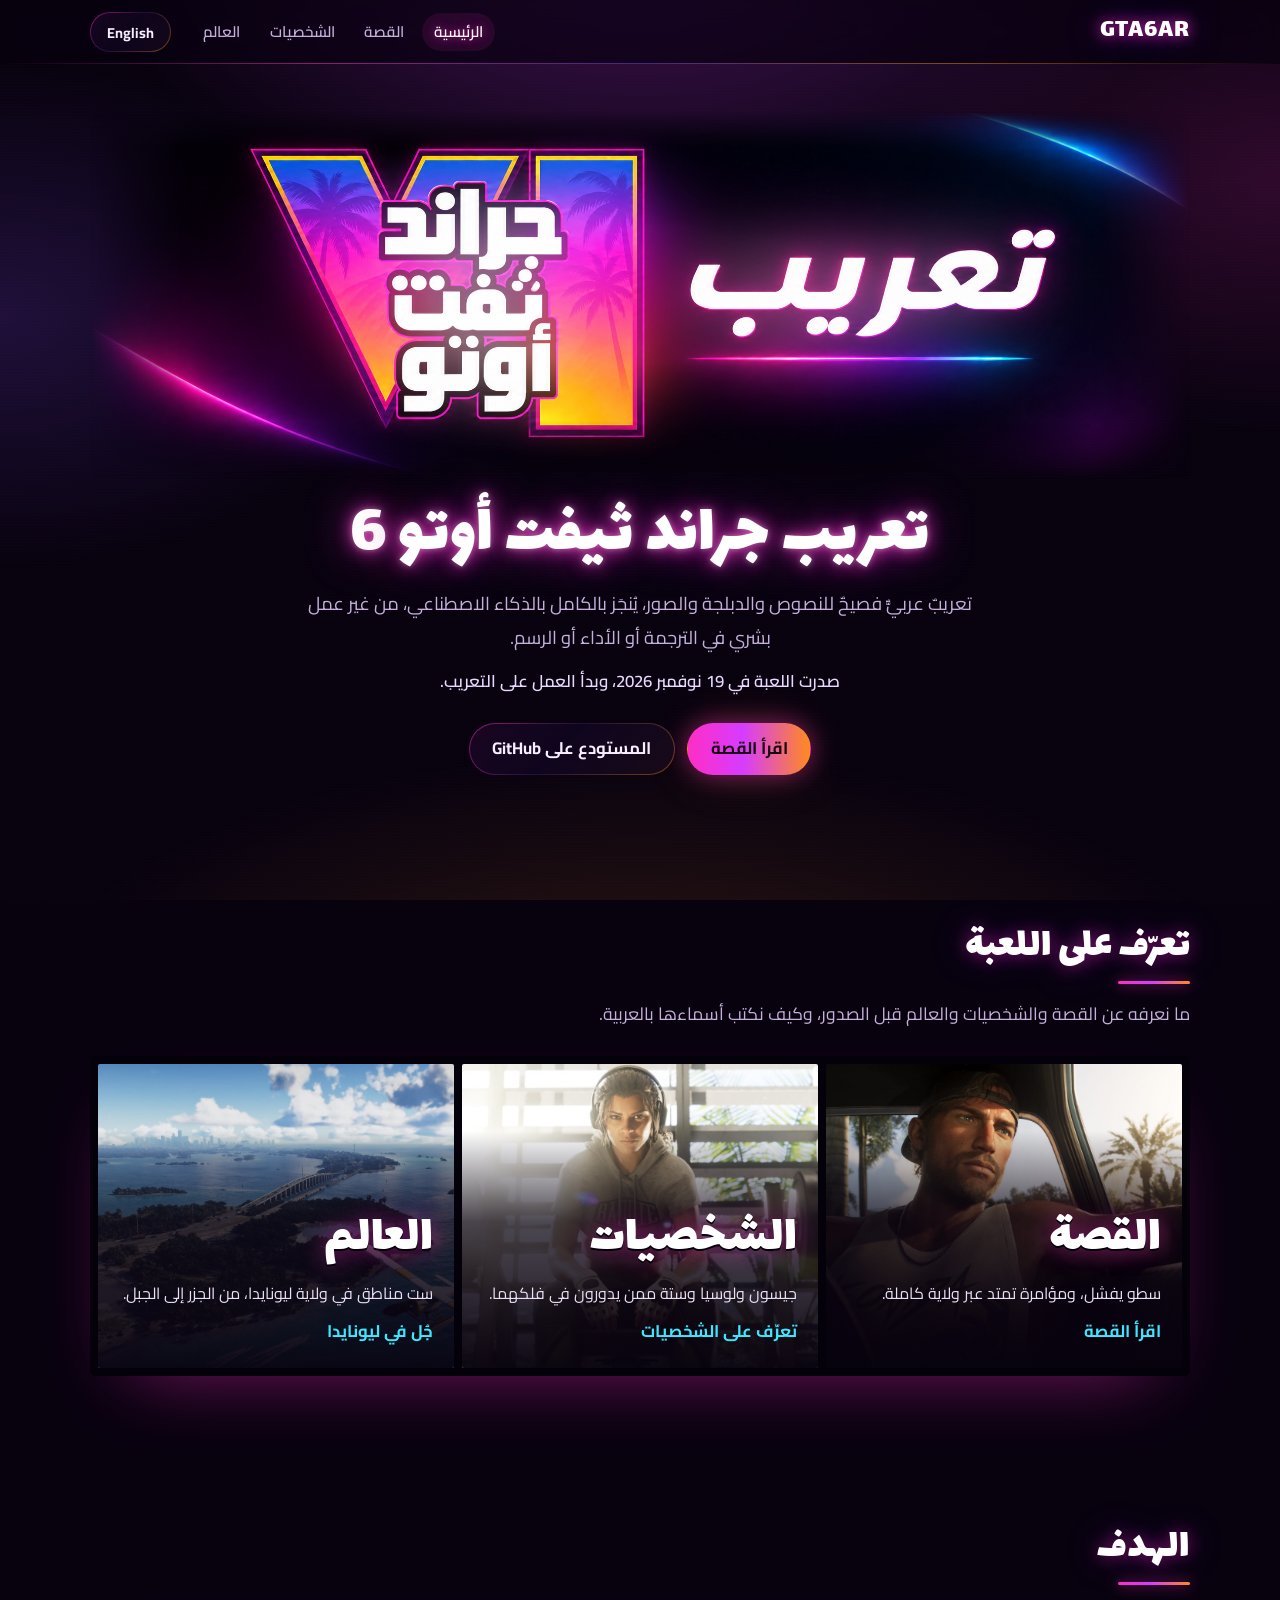
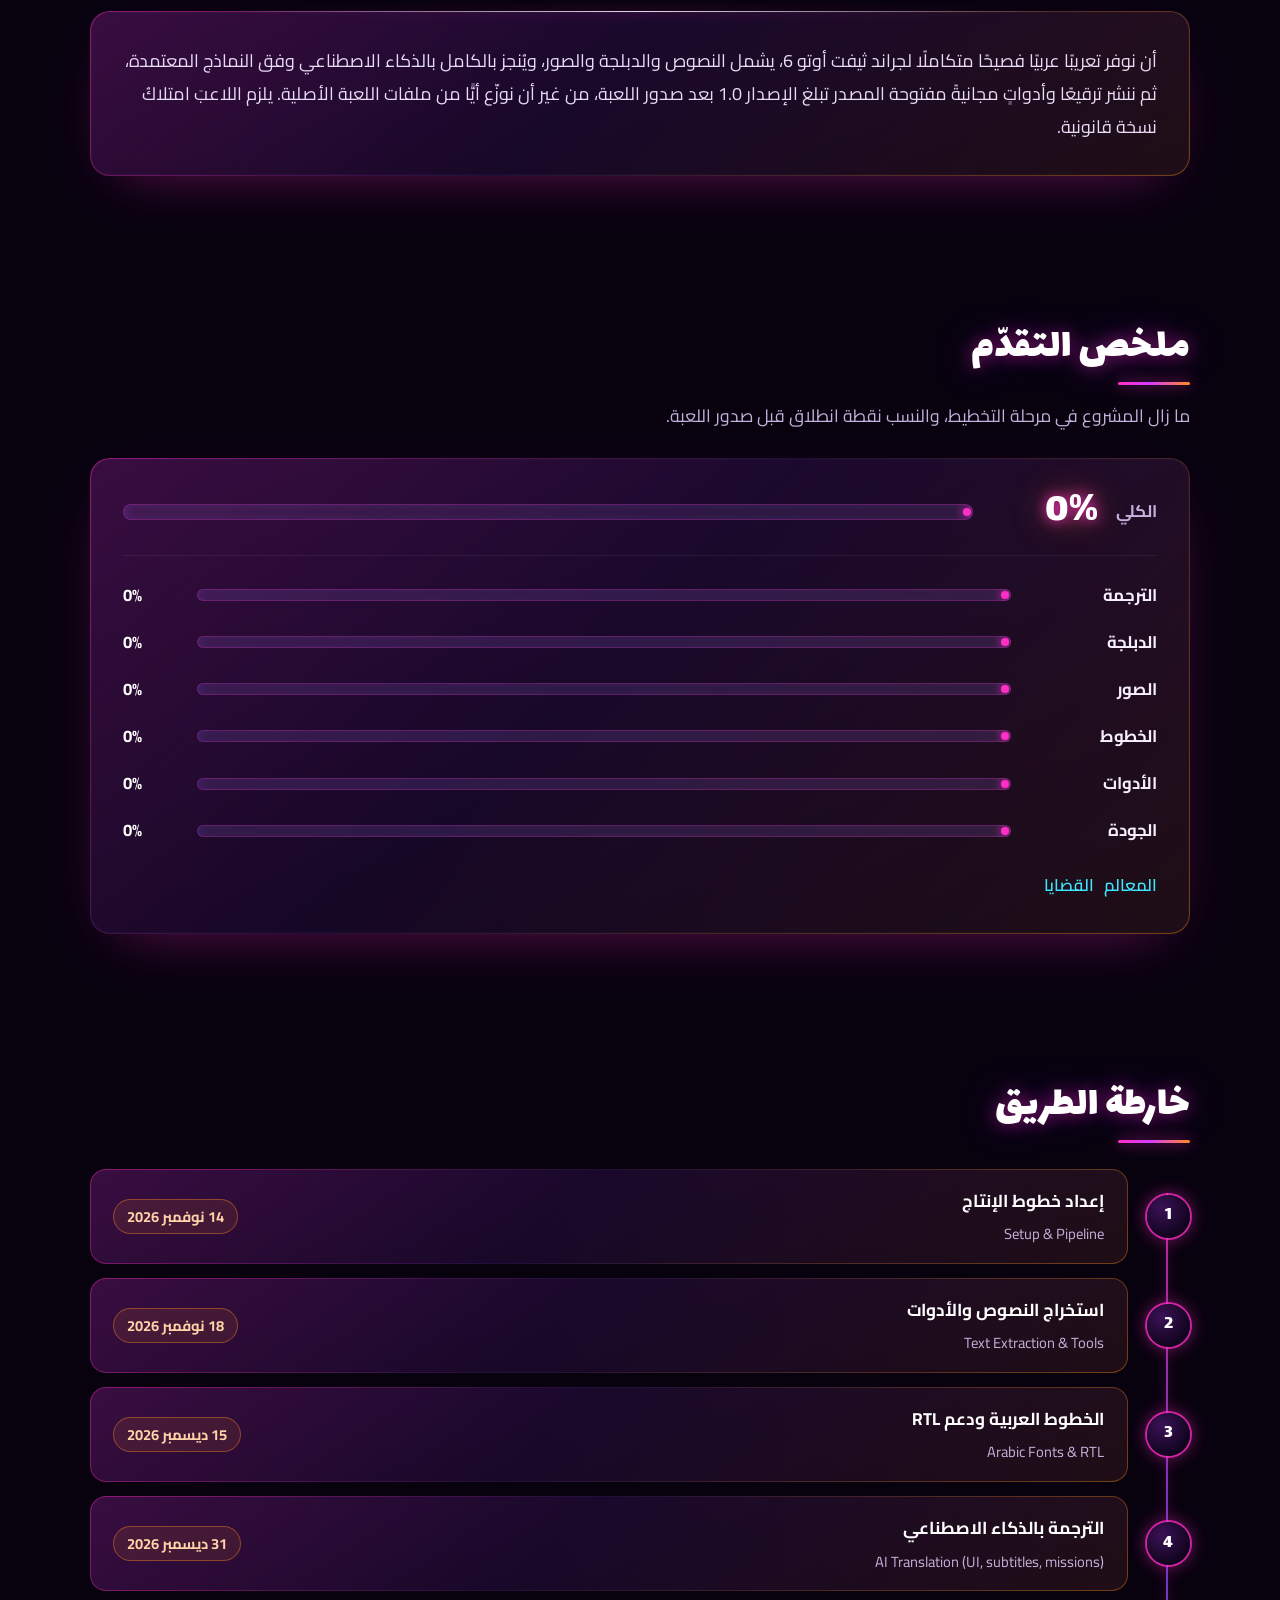
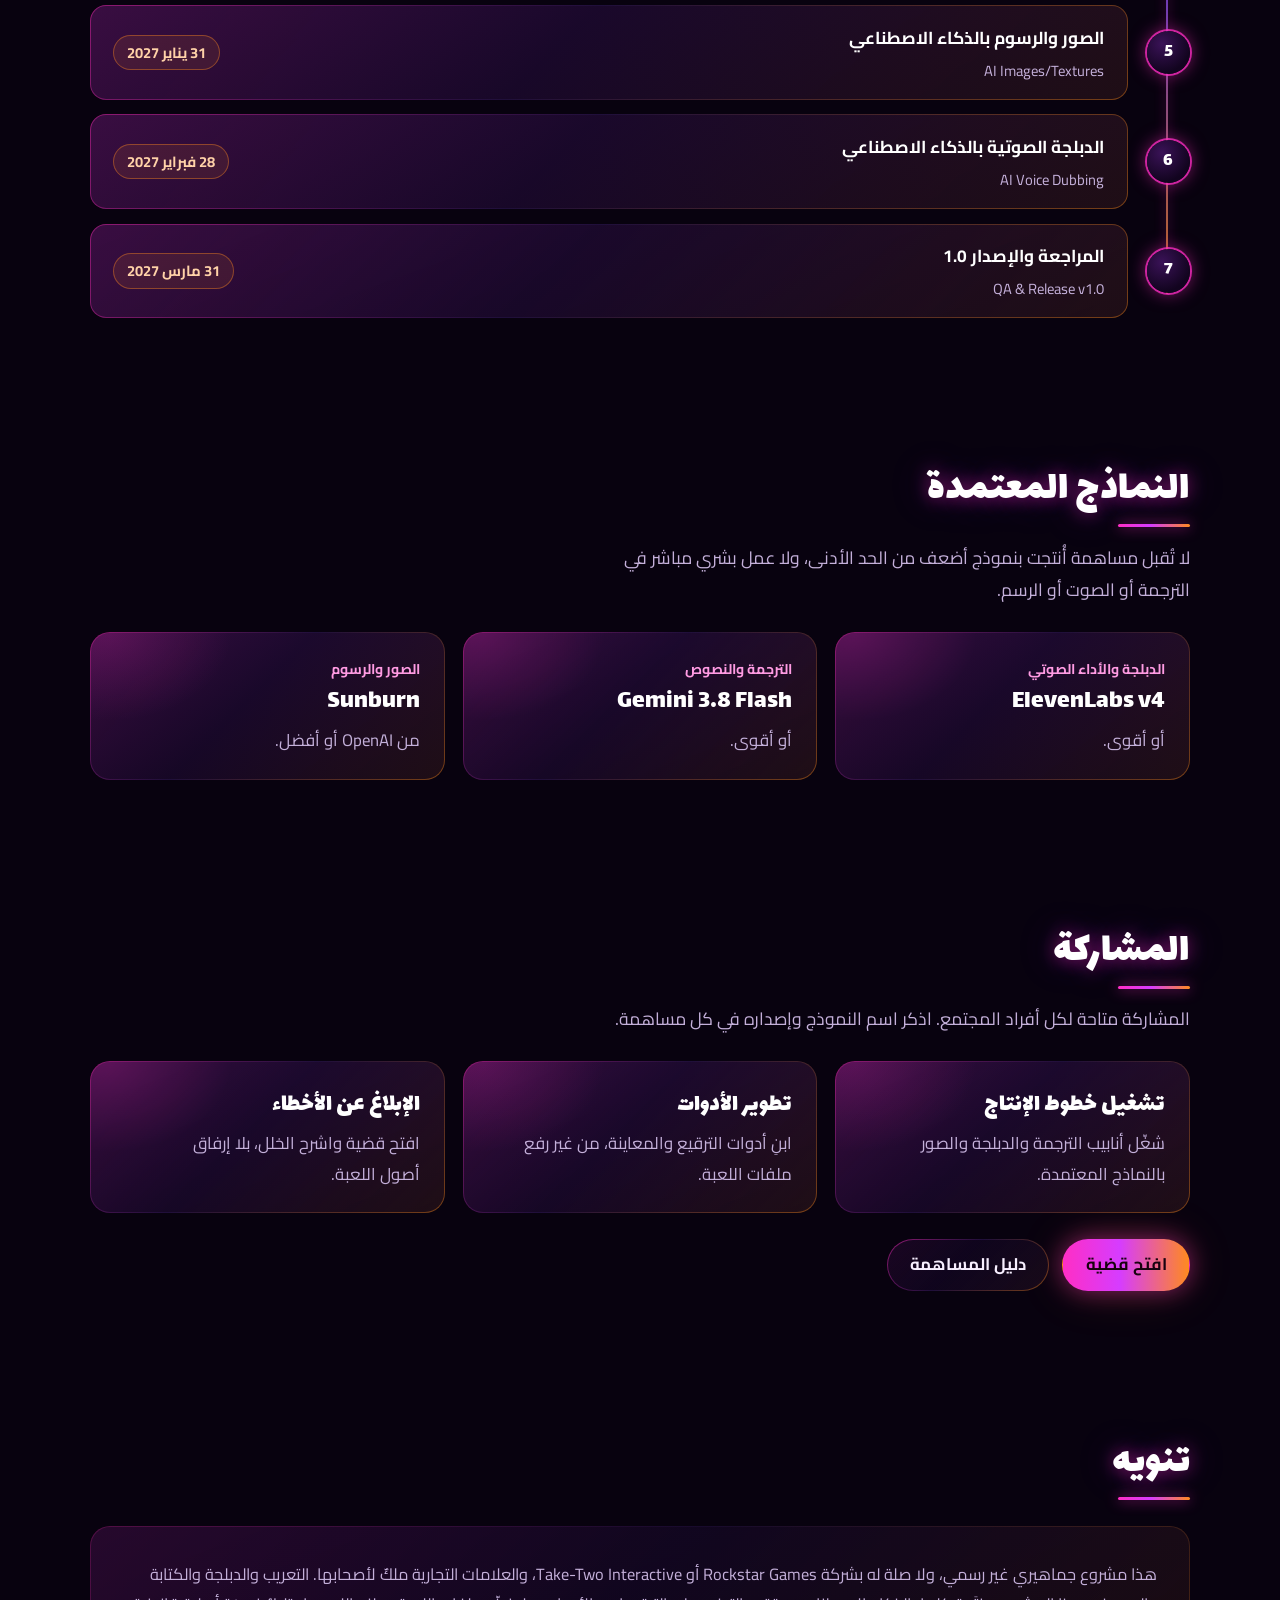
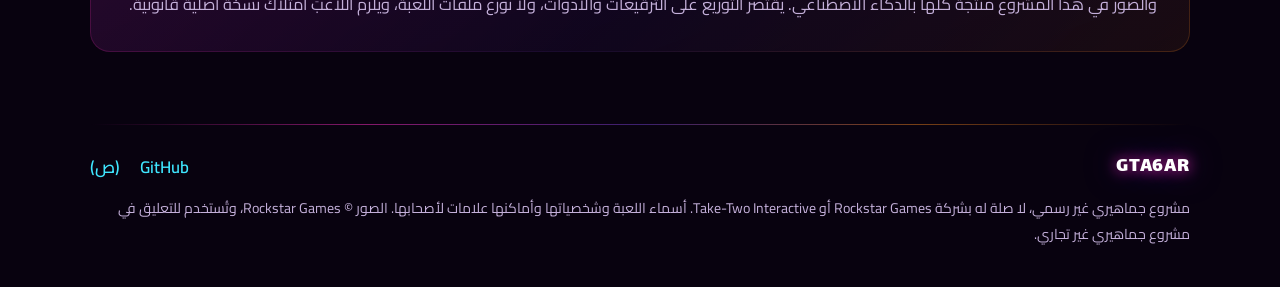
==== commit ea545e00: "Use official GTA VI art on the docs site Replace the code-drawn character panels, Florida place phot" ====
--- a/docs/index.html
+++ b/docs/index.html
@@ -194,7 +194,7 @@
         <a href="https://github.com/DiNaSoR/GTA6AR">GitHub</a>
         <a href="https://x.com/sbalhatlani">(ص)</a>
       </nav>
-      <p class="footer-note" data-l="ar">مشروع جماهيري غير رسمي، لا صلة له بشركة Rockstar Games أو Take-Two Interactive. أسماء اللعبة وشخصياتها وأماكنها علامات لأصحابها.</p><p class="footer-note" data-l="en" lang="en">An unofficial fan project, not affiliated with Rockstar Games or Take-Two Interactive. Game, character and place names belong to their owners.</p>
+      <p class="footer-note" data-l="ar">مشروع جماهيري غير رسمي، لا صلة له بشركة Rockstar Games أو Take-Two Interactive. أسماء اللعبة وشخصياتها وأماكنها علامات لأصحابها. الصور © Rockstar Games، وتُستخدم للتعليق في مشروع جماهيري غير تجاري.</p><p class="footer-note" data-l="en" lang="en">An unofficial fan project, not affiliated with Rockstar Games or Take-Two Interactive. Game, character and place names belong to their owners. Images are © Rockstar Games, used for commentary on a non-commercial fan project.</p>
     </div>
   </footer>
 
--- a/docs/styles.css
+++ b/docs/styles.css
@@ -778,52 +778,22 @@
   box-shadow: inset 0 0 0 1px rgba(63, 230, 255, 0.35);
 }
 
-/* ---------- Story: sunset scene ---------- */
+/* ---------- Story hero ---------- */
 
 .scene {
   position: relative;
   isolation: isolate;
   overflow: hidden;
-  min-height: clamp(22rem, 52vw, 34rem);
+  min-height: 0;
   display: grid;
   align-content: end;
   padding: clamp(1.25rem, 4vw, 3rem);
-  --sun-x: 24%;
-  --horizon: 66%;
+  /* Art band above the copy, so both faces stay clear in Arabic and English. */
+  padding-top: clamp(16rem, 34vw, 24rem);
   border-radius: 6px;
   outline: var(--frame) solid var(--ink);
-  background:
-    linear-gradient(180deg, #1a0745 0, #5b148f calc(var(--horizon) * 0.4), #c2238f calc(var(--horizon) * 0.7), #ff5f6d calc(var(--horizon) * 0.88), #ffb347 var(--horizon), #0c4a6b var(--horizon), #060f24 100%);
-}
-/* The sun: slatted disc sitting on the horizon. */
-.scene::before {
-  content: "";
-  position: absolute;
-  z-index: -1;
-  left: var(--sun-x);
-  top: var(--horizon);
-  width: clamp(12rem, 34vw, 24rem);
-  aspect-ratio: 1;
-  transform: translate(-50%, -62%);
-  border-radius: 50%;
-  background: linear-gradient(180deg, #fff3b0 0%, #ffc15a 35%, #ff5fa2 78%, #d63cff 100%);
-  mask-image: linear-gradient(180deg, #000 0 46%, transparent 46% 48%, #000 48% 53%, transparent 53% 56.5%, #000 56.5% 60%, transparent 60%);
-  -webkit-mask-image: linear-gradient(180deg, #000 0 46%, transparent 46% 48%, #000 48% 53%, transparent 53% 56.5%, #000 56.5% 60%, transparent 60%);
-  filter: drop-shadow(0 0 40px rgba(255, 138, 31, 0.7));
-}
-/* Water is opaque so the sun rises from behind the horizon; streaks fade away from it. */
-.scene::after {
-  content: "";
-  position: absolute;
-  z-index: -1;
-  inset: var(--horizon) 0 0 0;
-  background:
-    linear-gradient(180deg, transparent 0%, rgba(6, 3, 20, 0.85) 100%),
-    radial-gradient(45% 130% at var(--sun-x) 0%, transparent 15%, #0a3350 80%),
-    repeating-linear-gradient(180deg, rgba(255, 179, 71, 0.6) 0 2px, transparent 2px 13px),
-    linear-gradient(180deg, #0c4a6b, #07233f 55%, #060f24);
-}
-html[dir="ltr"] .scene { --sun-x: 76%; }
+  background: #1a0745 url("assets/story-hero.jpg") center 22% / cover no-repeat;
+}
 .scene-copy {
   max-width: 36rem;
   padding: clamp(1rem, 3vw, 1.6rem);
@@ -833,14 +803,6 @@
   backdrop-filter: blur(8px);
 }
 .scene-copy .page-title { font-size: clamp(2.2rem, 5.2vw, 4rem); }
-
-@media (prefers-reduced-motion: no-preference) {
-  .scene::before { animation: sunrise 1.6s cubic-bezier(0.22, 1, 0.36, 1) both; }
-  @keyframes sunrise {
-    from { transform: translate(-50%, -20%); opacity: 0.2; }
-    to { transform: translate(-50%, -62%); opacity: 1; }
-  }
-}
 
 /* ---------- Facts ---------- */
 
@@ -968,62 +930,15 @@
 a.tile:focus-visible { outline-offset: -4px; }
 .tile-go { margin: 0.6rem 0 0; font-weight: 700; color: var(--cyan); }
 
-/* Jason: dusk over the Keys */
-.t-jason::before {
-  background:
-    radial-gradient(circle at 50% 43%, #fff3b0 0 7%, #ffc15a 7.2% 10%, transparent 10.3%),
-    linear-gradient(180deg, #24084f 0%, #8f1f8a 24%, #ff6a5c 38%, #ffc15a 44%, #0e5d78 44.3%, #072b46 70%, #060f24 100%);
-}
-/* Lucia: Vice City at night */
-.t-lucia::before {
-  background:
-    linear-gradient(#0a0318, #0a0318) 6% 46% / 9% 20% no-repeat,
-    linear-gradient(#0a0318, #0a0318) 17% 46% / 7% 30% no-repeat,
-    linear-gradient(#0a0318, #0a0318) 27% 46% / 11% 15% no-repeat,
-    linear-gradient(#0a0318, #0a0318) 42% 46% / 8% 36% no-repeat,
-    linear-gradient(#0a0318, #0a0318) 54% 46% / 12% 22% no-repeat,
-    linear-gradient(#0a0318, #0a0318) 70% 46% / 7% 32% no-repeat,
-    linear-gradient(#0a0318, #0a0318) 82% 46% / 10% 18% no-repeat,
-    linear-gradient(#0a0318, #0a0318) 96% 46% / 8% 26% no-repeat,
-    linear-gradient(180deg, #120640 0%, #4c1290 20%, #d62aa8 38%, #ff8a1f 46%, #0a0318 46.2%);
-}
-/* Cal: radio waves */
-.t-cal::before {
-  background:
-    repeating-radial-gradient(circle at 78% 22%, rgba(63, 230, 255, 0.55) 0 2px, transparent 2px 24px),
-    linear-gradient(160deg, #04283a, #0a0f2e 70%);
-}
-/* Boobie Ike: gold and velvet */
-.t-boobie::before {
-  background:
-    repeating-linear-gradient(115deg, rgba(255, 255, 255, 0.12) 0 2px, transparent 2px 22px),
-    linear-gradient(140deg, #ffd166 0%, #c9791a 30%, #5a1a6e 62%, #1a0633 100%);
-}
-/* Dre'Quan: a record */
-.t-drequan::before {
-  background:
-    radial-gradient(circle at 50% 30%, #ff2ec4 0 6%, #ff8a1f 6.2% 9%, transparent 9.3%),
-    repeating-radial-gradient(circle at 50% 30%, #0d0716 0 3px, #2a1746 3px 6px);
-}
-/* Real Dimez: halftone pop */
-.t-dimez::before {
-  background:
-    radial-gradient(circle, rgba(255, 255, 255, 0.5) 1.6px, transparent 2.2px) 0 0 / 15px 15px,
-    linear-gradient(150deg, #ff2ec4 0%, #ff5f6d 34%, #8b4dff 70%, #1a0633 100%);
-}
-/* Raul: vault dial */
-.t-raul::before {
-  background:
-    radial-gradient(circle at 50% 30%, #0b1630 0 12%, transparent 12.3%),
-    repeating-conic-gradient(from 0deg at 50% 30%, rgba(255, 255, 255, 0.5) 0 1.5deg, transparent 1.5deg 15deg),
-    radial-gradient(circle at 50% 30%, #5d7fb0 0 26%, #22365c 26.3% 34%, #0b1630 34.3%);
-}
-/* Brian: boat yard swell */
-.t-brian::before {
-  background:
-    repeating-radial-gradient(ellipse 120% 60% at 50% 118%, rgba(255, 193, 90, 0.5) 0 2px, transparent 2px 20px),
-    linear-gradient(180deg, #ff8a1f 0%, #c2238f 30%, #0e5d78 52%, #062338 100%);
-}
+/* Official promo stills. Position keeps each face above the caption fade. */
+.t-jason::before { background: url("assets/characters/jason.jpg") 32% 8% / cover no-repeat; }
+.t-lucia::before { background: url("assets/characters/lucia.jpg") center 18% / cover no-repeat; }
+.t-cal::before { background: url("assets/characters/cal.jpg") center top / cover no-repeat; }
+.t-boobie::before { background: url("assets/characters/boobie.jpg") center top / cover no-repeat; }
+.t-drequan::before { background: url("assets/characters/drequan.jpg") center top / cover no-repeat; }
+.t-dimez::before { background: url("assets/characters/dimez.jpg") center top / cover no-repeat; }
+.t-raul::before { background: url("assets/characters/raul.jpg") center top / cover no-repeat; }
+.t-brian::before { background: url("assets/characters/brian.jpg") center top / cover no-repeat; }
 
 /* ---------- Name tables ---------- */
 
@@ -1172,13 +1087,9 @@
 .tile-name::after, .stop-body h2::after { content: none; }
 .stop-body h2 { font-size: clamp(1.7rem, 3.4vw, 2.3rem); text-shadow: none; }
 
+/* Phones: keep a band of the hero above the headline, and give tile art its own band. */
 @media (max-width: 720px) {
-  .scene, html[dir="ltr"] .scene { --sun-x: 50%; }
-}
-
-/* Phones: keep the sunset visible above the headline, and give tile art its own band. */
-@media (max-width: 720px) {
-  .scene { --horizon: 10.5rem; padding-top: 12rem; min-height: 0; }
+  .scene { padding-top: 12rem; min-height: 0; }
 }
 @media (max-width: 620px) {
   .tile, .tile-lead { min-height: 0; padding-top: 11.5rem; }
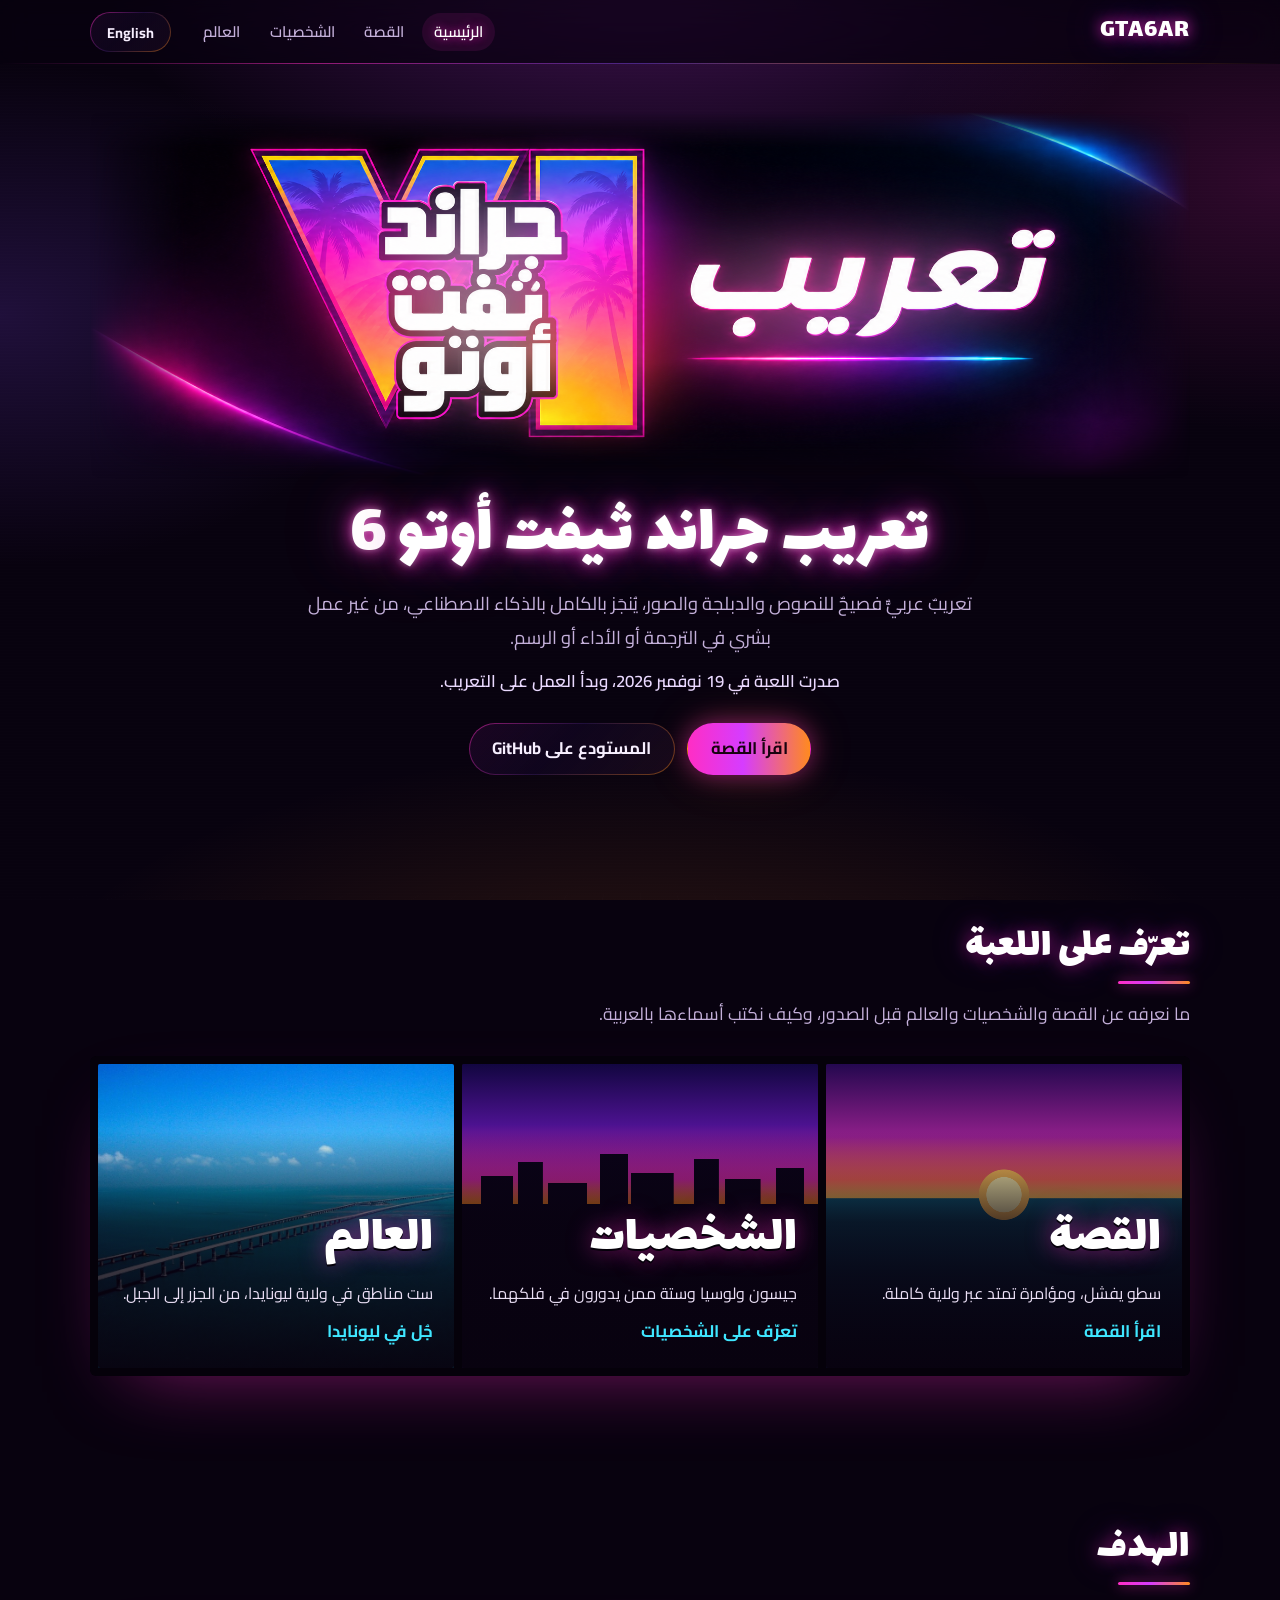
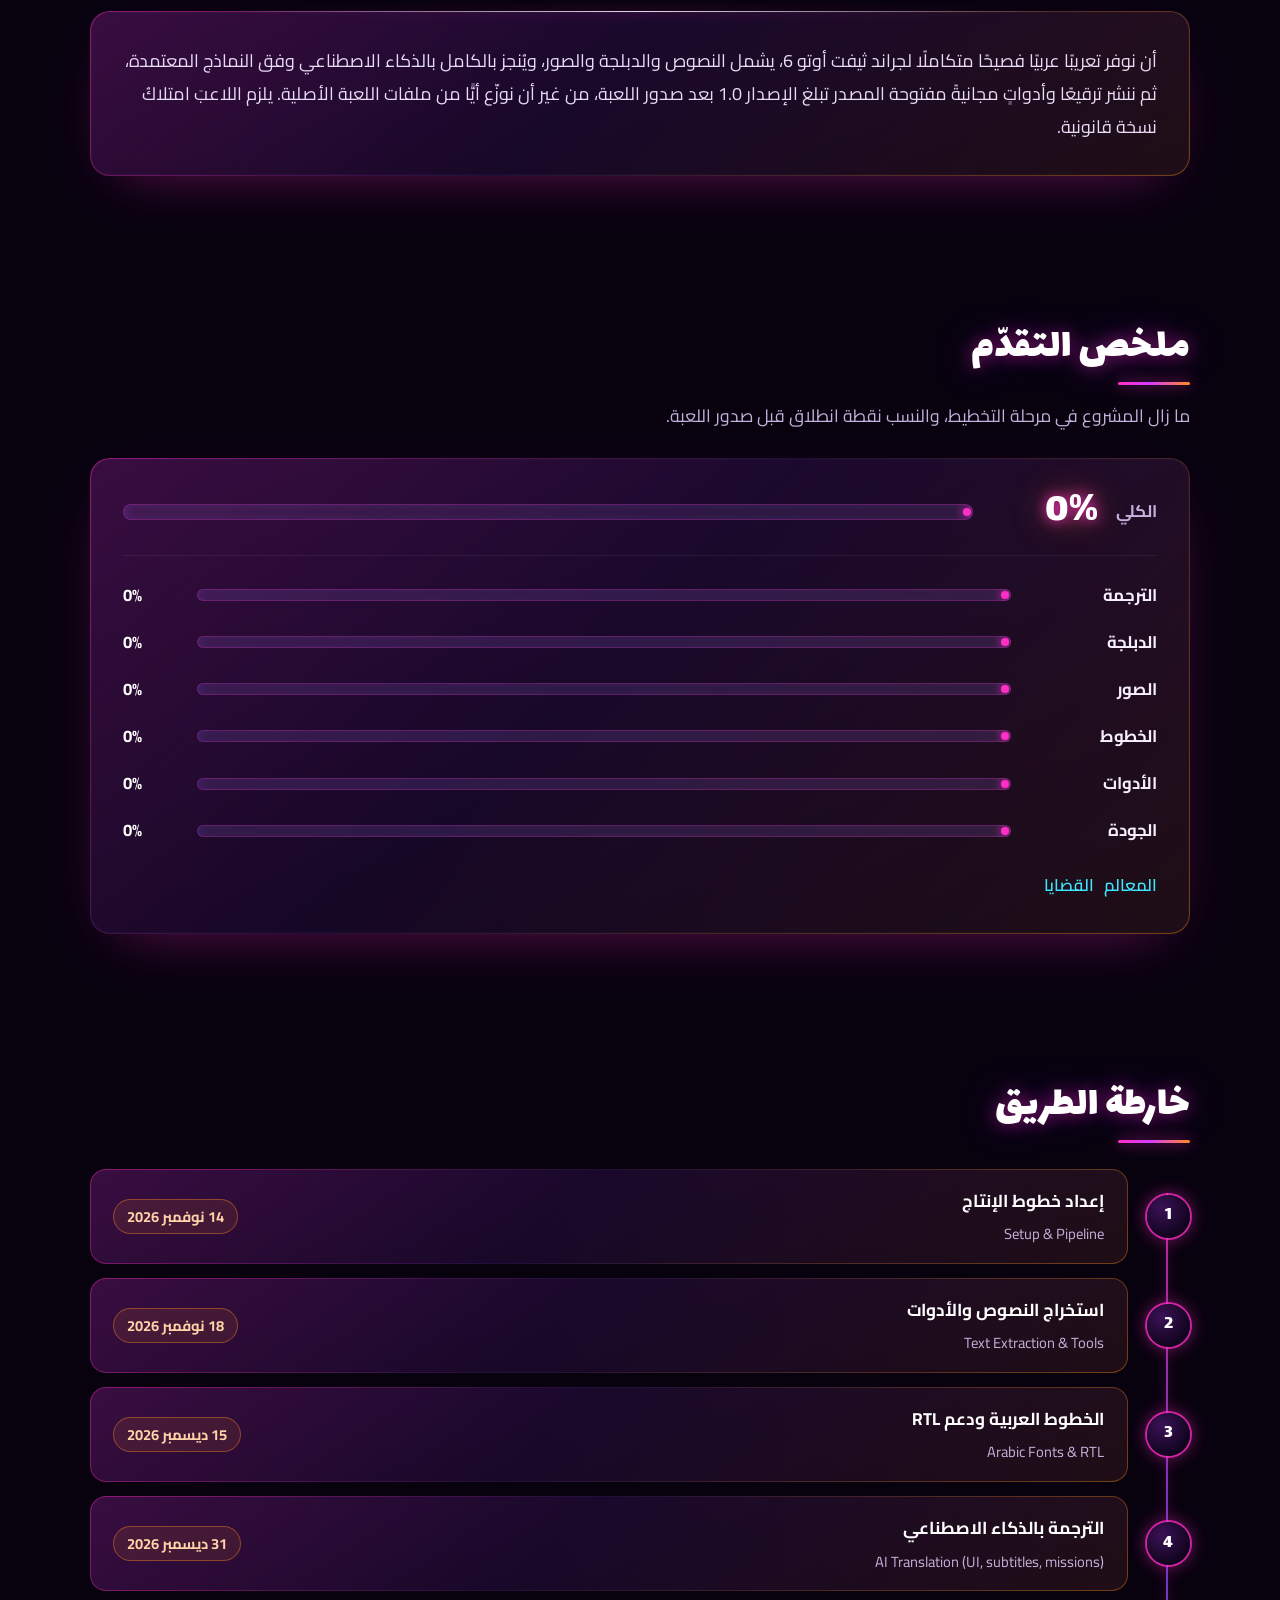
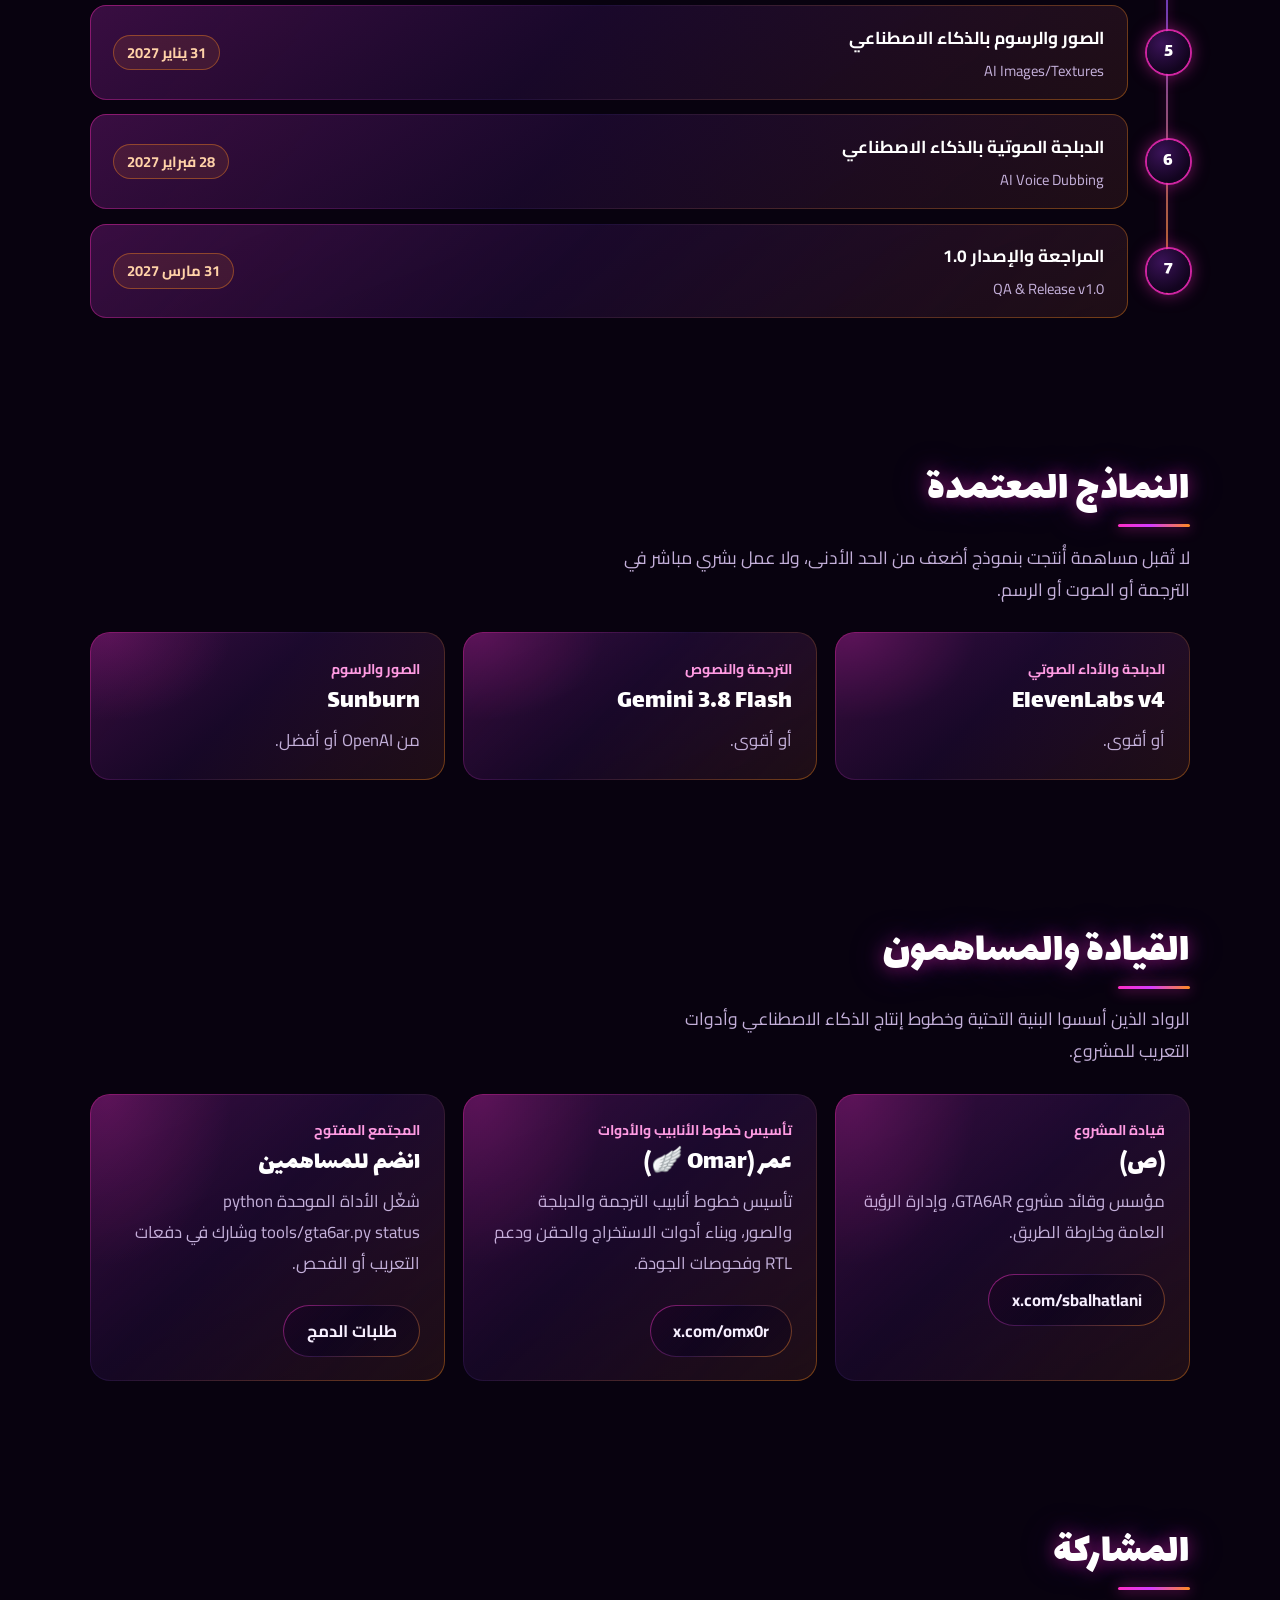
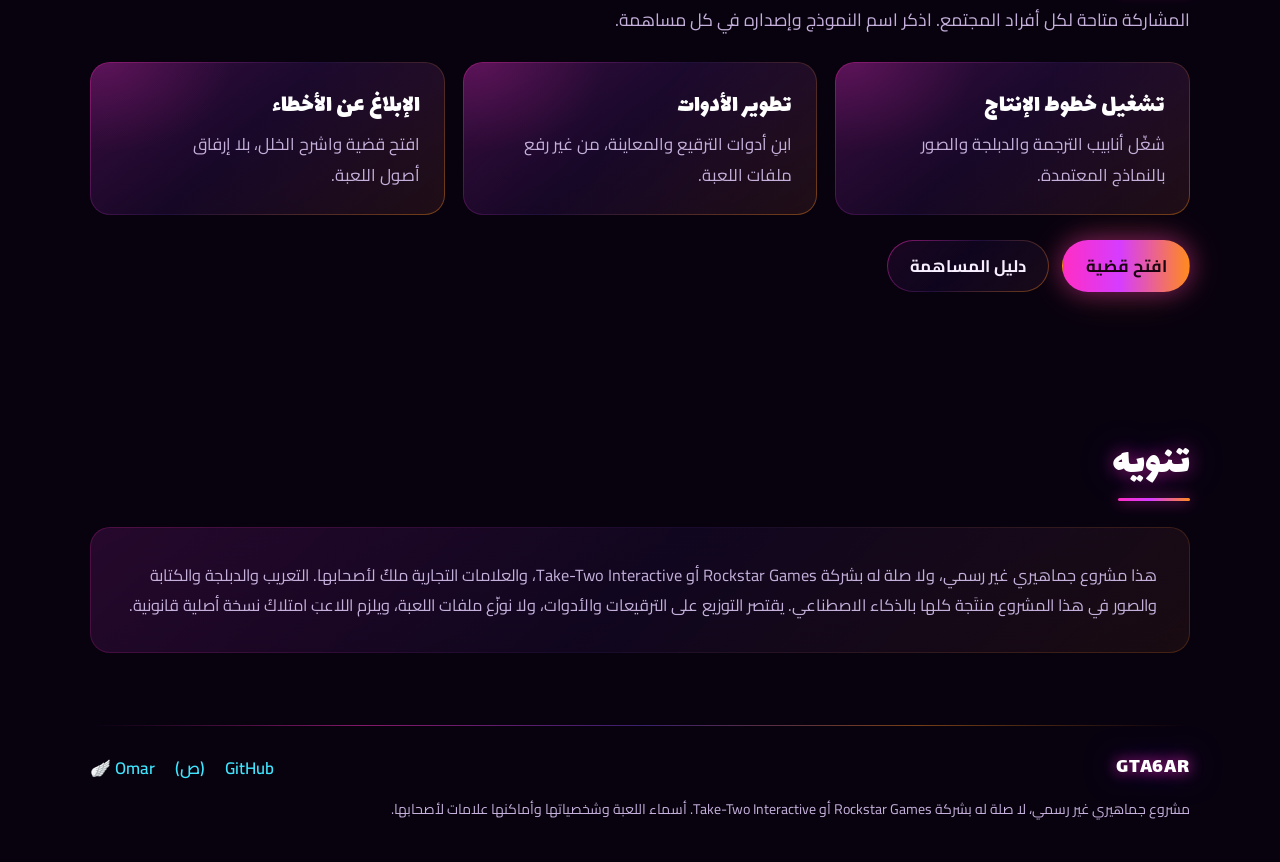
==== commit 6e892da1: "Merge remote-tracking branch 'upstream/main' into feat/setup-pipeline-and-qa-release" ====
--- a/docs/index.html
+++ b/docs/index.html
@@ -150,6 +150,41 @@
       </div>
     </section>
 
+    <section class="section" id="contributors">
+      <div class="container">
+        <div class="section-head">
+          <h2 data-i18n="contrib.title">القيادة والمساهمون</h2>
+          <p class="lead" data-i18n="contrib.intro">الرواد الذين أسسوا البنية التحتية وخطوط إنتاج الذكاء الاصطناعي وأدوات التعريب للمشروع.</p>
+        </div>
+        <div class="cards">
+          <article class="card">
+            <p class="card-kicker" data-i18n="contrib.lead.kicker">قيادة المشروع</p>
+            <h3>(ص)</h3>
+            <p data-i18n="contrib.lead.body">مؤسس وقائد مشروع GTA6AR، وإدارة الرؤية العامة وخارطة الطريق.</p>
+            <div class="actions actions-start">
+              <a class="btn btn-ghost" href="https://x.com/sbalhatlani" target="_blank" rel="noopener">x.com/sbalhatlani</a>
+            </div>
+          </article>
+          <article class="card">
+            <p class="card-kicker" data-i18n="contrib.omar.kicker">تأسيس خطوط الأنابيب والأدوات</p>
+            <h3 data-i18n="contrib.omar.name">عمر (Omar 🪽)</h3>
+            <p data-i18n="contrib.omar.body">تأسيس خطوط أنابيب الترجمة والدبلجة والصور، وبناء أدوات الاستخراج والحقن ودعم RTL وفحوصات الجودة.</p>
+            <div class="actions actions-start">
+              <a class="btn btn-ghost" href="https://x.com/omx0r" target="_blank" rel="noopener">x.com/omx0r</a>
+            </div>
+          </article>
+          <article class="card">
+            <p class="card-kicker" data-i18n="contrib.you.kicker">المجتمع المفتوح</p>
+            <h3 data-i18n="contrib.you.name">انضم للمساهمين</h3>
+            <p data-i18n="contrib.you.body">شغّل الأداة الموحدة python tools/gta6ar.py status وشارك في دفعات التعريب أو الفحص.</p>
+            <div class="actions actions-start">
+              <a class="btn btn-ghost" href="https://github.com/DiNaSoR/GTA6AR/pulls" data-i18n="contrib.you.cta">طلبات الدمج</a>
+            </div>
+          </article>
+        </div>
+      </div>
+    </section>
+
     <section class="section" id="join">
       <div class="container">
         <div class="section-head">
@@ -193,8 +228,9 @@
       <nav class="footer-links" aria-label="Links">
         <a href="https://github.com/DiNaSoR/GTA6AR">GitHub</a>
         <a href="https://x.com/sbalhatlani">(ص)</a>
+        <a href="https://x.com/omx0r">Omar 🪽</a>
       </nav>
-      <p class="footer-note" data-l="ar">مشروع جماهيري غير رسمي، لا صلة له بشركة Rockstar Games أو Take-Two Interactive. أسماء اللعبة وشخصياتها وأماكنها علامات لأصحابها. الصور © Rockstar Games، وتُستخدم للتعليق في مشروع جماهيري غير تجاري.</p><p class="footer-note" data-l="en" lang="en">An unofficial fan project, not affiliated with Rockstar Games or Take-Two Interactive. Game, character and place names belong to their owners. Images are © Rockstar Games, used for commentary on a non-commercial fan project.</p>
+      <p class="footer-note" data-l="ar">مشروع جماهيري غير رسمي، لا صلة له بشركة Rockstar Games أو Take-Two Interactive. أسماء اللعبة وشخصياتها وأماكنها علامات لأصحابها.</p><p class="footer-note" data-l="en" lang="en">An unofficial fan project, not affiliated with Rockstar Games or Take-Two Interactive. Game, character and place names belong to their owners.</p>
     </div>
   </footer>
 
--- a/docs/styles.css
+++ b/docs/styles.css
@@ -778,22 +778,52 @@
   box-shadow: inset 0 0 0 1px rgba(63, 230, 255, 0.35);
 }
 
-/* ---------- Story hero ---------- */
+/* ---------- Story: sunset scene ---------- */
 
 .scene {
   position: relative;
   isolation: isolate;
   overflow: hidden;
-  min-height: 0;
+  min-height: clamp(22rem, 52vw, 34rem);
   display: grid;
   align-content: end;
   padding: clamp(1.25rem, 4vw, 3rem);
-  /* Art band above the copy, so both faces stay clear in Arabic and English. */
-  padding-top: clamp(16rem, 34vw, 24rem);
+  --sun-x: 24%;
+  --horizon: 66%;
   border-radius: 6px;
   outline: var(--frame) solid var(--ink);
-  background: #1a0745 url("assets/story-hero.jpg") center 22% / cover no-repeat;
-}
+  background:
+    linear-gradient(180deg, #1a0745 0, #5b148f calc(var(--horizon) * 0.4), #c2238f calc(var(--horizon) * 0.7), #ff5f6d calc(var(--horizon) * 0.88), #ffb347 var(--horizon), #0c4a6b var(--horizon), #060f24 100%);
+}
+/* The sun: slatted disc sitting on the horizon. */
+.scene::before {
+  content: "";
+  position: absolute;
+  z-index: -1;
+  left: var(--sun-x);
+  top: var(--horizon);
+  width: clamp(12rem, 34vw, 24rem);
+  aspect-ratio: 1;
+  transform: translate(-50%, -62%);
+  border-radius: 50%;
+  background: linear-gradient(180deg, #fff3b0 0%, #ffc15a 35%, #ff5fa2 78%, #d63cff 100%);
+  mask-image: linear-gradient(180deg, #000 0 46%, transparent 46% 48%, #000 48% 53%, transparent 53% 56.5%, #000 56.5% 60%, transparent 60%);
+  -webkit-mask-image: linear-gradient(180deg, #000 0 46%, transparent 46% 48%, #000 48% 53%, transparent 53% 56.5%, #000 56.5% 60%, transparent 60%);
+  filter: drop-shadow(0 0 40px rgba(255, 138, 31, 0.7));
+}
+/* Water is opaque so the sun rises from behind the horizon; streaks fade away from it. */
+.scene::after {
+  content: "";
+  position: absolute;
+  z-index: -1;
+  inset: var(--horizon) 0 0 0;
+  background:
+    linear-gradient(180deg, transparent 0%, rgba(6, 3, 20, 0.85) 100%),
+    radial-gradient(45% 130% at var(--sun-x) 0%, transparent 15%, #0a3350 80%),
+    repeating-linear-gradient(180deg, rgba(255, 179, 71, 0.6) 0 2px, transparent 2px 13px),
+    linear-gradient(180deg, #0c4a6b, #07233f 55%, #060f24);
+}
+html[dir="ltr"] .scene { --sun-x: 76%; }
 .scene-copy {
   max-width: 36rem;
   padding: clamp(1rem, 3vw, 1.6rem);
@@ -803,6 +833,14 @@
   backdrop-filter: blur(8px);
 }
 .scene-copy .page-title { font-size: clamp(2.2rem, 5.2vw, 4rem); }
+
+@media (prefers-reduced-motion: no-preference) {
+  .scene::before { animation: sunrise 1.6s cubic-bezier(0.22, 1, 0.36, 1) both; }
+  @keyframes sunrise {
+    from { transform: translate(-50%, -20%); opacity: 0.2; }
+    to { transform: translate(-50%, -62%); opacity: 1; }
+  }
+}
 
 /* ---------- Facts ---------- */
 
@@ -930,15 +968,62 @@
 a.tile:focus-visible { outline-offset: -4px; }
 .tile-go { margin: 0.6rem 0 0; font-weight: 700; color: var(--cyan); }
 
-/* Official promo stills. Position keeps each face above the caption fade. */
-.t-jason::before { background: url("assets/characters/jason.jpg") 32% 8% / cover no-repeat; }
-.t-lucia::before { background: url("assets/characters/lucia.jpg") center 18% / cover no-repeat; }
-.t-cal::before { background: url("assets/characters/cal.jpg") center top / cover no-repeat; }
-.t-boobie::before { background: url("assets/characters/boobie.jpg") center top / cover no-repeat; }
-.t-drequan::before { background: url("assets/characters/drequan.jpg") center top / cover no-repeat; }
-.t-dimez::before { background: url("assets/characters/dimez.jpg") center top / cover no-repeat; }
-.t-raul::before { background: url("assets/characters/raul.jpg") center top / cover no-repeat; }
-.t-brian::before { background: url("assets/characters/brian.jpg") center top / cover no-repeat; }
+/* Jason: dusk over the Keys */
+.t-jason::before {
+  background:
+    radial-gradient(circle at 50% 43%, #fff3b0 0 7%, #ffc15a 7.2% 10%, transparent 10.3%),
+    linear-gradient(180deg, #24084f 0%, #8f1f8a 24%, #ff6a5c 38%, #ffc15a 44%, #0e5d78 44.3%, #072b46 70%, #060f24 100%);
+}
+/* Lucia: Vice City at night */
+.t-lucia::before {
+  background:
+    linear-gradient(#0a0318, #0a0318) 6% 46% / 9% 20% no-repeat,
+    linear-gradient(#0a0318, #0a0318) 17% 46% / 7% 30% no-repeat,
+    linear-gradient(#0a0318, #0a0318) 27% 46% / 11% 15% no-repeat,
+    linear-gradient(#0a0318, #0a0318) 42% 46% / 8% 36% no-repeat,
+    linear-gradient(#0a0318, #0a0318) 54% 46% / 12% 22% no-repeat,
+    linear-gradient(#0a0318, #0a0318) 70% 46% / 7% 32% no-repeat,
+    linear-gradient(#0a0318, #0a0318) 82% 46% / 10% 18% no-repeat,
+    linear-gradient(#0a0318, #0a0318) 96% 46% / 8% 26% no-repeat,
+    linear-gradient(180deg, #120640 0%, #4c1290 20%, #d62aa8 38%, #ff8a1f 46%, #0a0318 46.2%);
+}
+/* Cal: radio waves */
+.t-cal::before {
+  background:
+    repeating-radial-gradient(circle at 78% 22%, rgba(63, 230, 255, 0.55) 0 2px, transparent 2px 24px),
+    linear-gradient(160deg, #04283a, #0a0f2e 70%);
+}
+/* Boobie Ike: gold and velvet */
+.t-boobie::before {
+  background:
+    repeating-linear-gradient(115deg, rgba(255, 255, 255, 0.12) 0 2px, transparent 2px 22px),
+    linear-gradient(140deg, #ffd166 0%, #c9791a 30%, #5a1a6e 62%, #1a0633 100%);
+}
+/* Dre'Quan: a record */
+.t-drequan::before {
+  background:
+    radial-gradient(circle at 50% 30%, #ff2ec4 0 6%, #ff8a1f 6.2% 9%, transparent 9.3%),
+    repeating-radial-gradient(circle at 50% 30%, #0d0716 0 3px, #2a1746 3px 6px);
+}
+/* Real Dimez: halftone pop */
+.t-dimez::before {
+  background:
+    radial-gradient(circle, rgba(255, 255, 255, 0.5) 1.6px, transparent 2.2px) 0 0 / 15px 15px,
+    linear-gradient(150deg, #ff2ec4 0%, #ff5f6d 34%, #8b4dff 70%, #1a0633 100%);
+}
+/* Raul: vault dial */
+.t-raul::before {
+  background:
+    radial-gradient(circle at 50% 30%, #0b1630 0 12%, transparent 12.3%),
+    repeating-conic-gradient(from 0deg at 50% 30%, rgba(255, 255, 255, 0.5) 0 1.5deg, transparent 1.5deg 15deg),
+    radial-gradient(circle at 50% 30%, #5d7fb0 0 26%, #22365c 26.3% 34%, #0b1630 34.3%);
+}
+/* Brian: boat yard swell */
+.t-brian::before {
+  background:
+    repeating-radial-gradient(ellipse 120% 60% at 50% 118%, rgba(255, 193, 90, 0.5) 0 2px, transparent 2px 20px),
+    linear-gradient(180deg, #ff8a1f 0%, #c2238f 30%, #0e5d78 52%, #062338 100%);
+}
 
 /* ---------- Name tables ---------- */
 
@@ -1087,9 +1172,13 @@
 .tile-name::after, .stop-body h2::after { content: none; }
 .stop-body h2 { font-size: clamp(1.7rem, 3.4vw, 2.3rem); text-shadow: none; }
 
-/* Phones: keep a band of the hero above the headline, and give tile art its own band. */
 @media (max-width: 720px) {
-  .scene { padding-top: 12rem; min-height: 0; }
+  .scene, html[dir="ltr"] .scene { --sun-x: 50%; }
+}
+
+/* Phones: keep the sunset visible above the headline, and give tile art its own band. */
+@media (max-width: 720px) {
+  .scene { --horizon: 10.5rem; padding-top: 12rem; min-height: 0; }
 }
 @media (max-width: 620px) {
   .tile, .tile-lead { min-height: 0; padding-top: 11.5rem; }
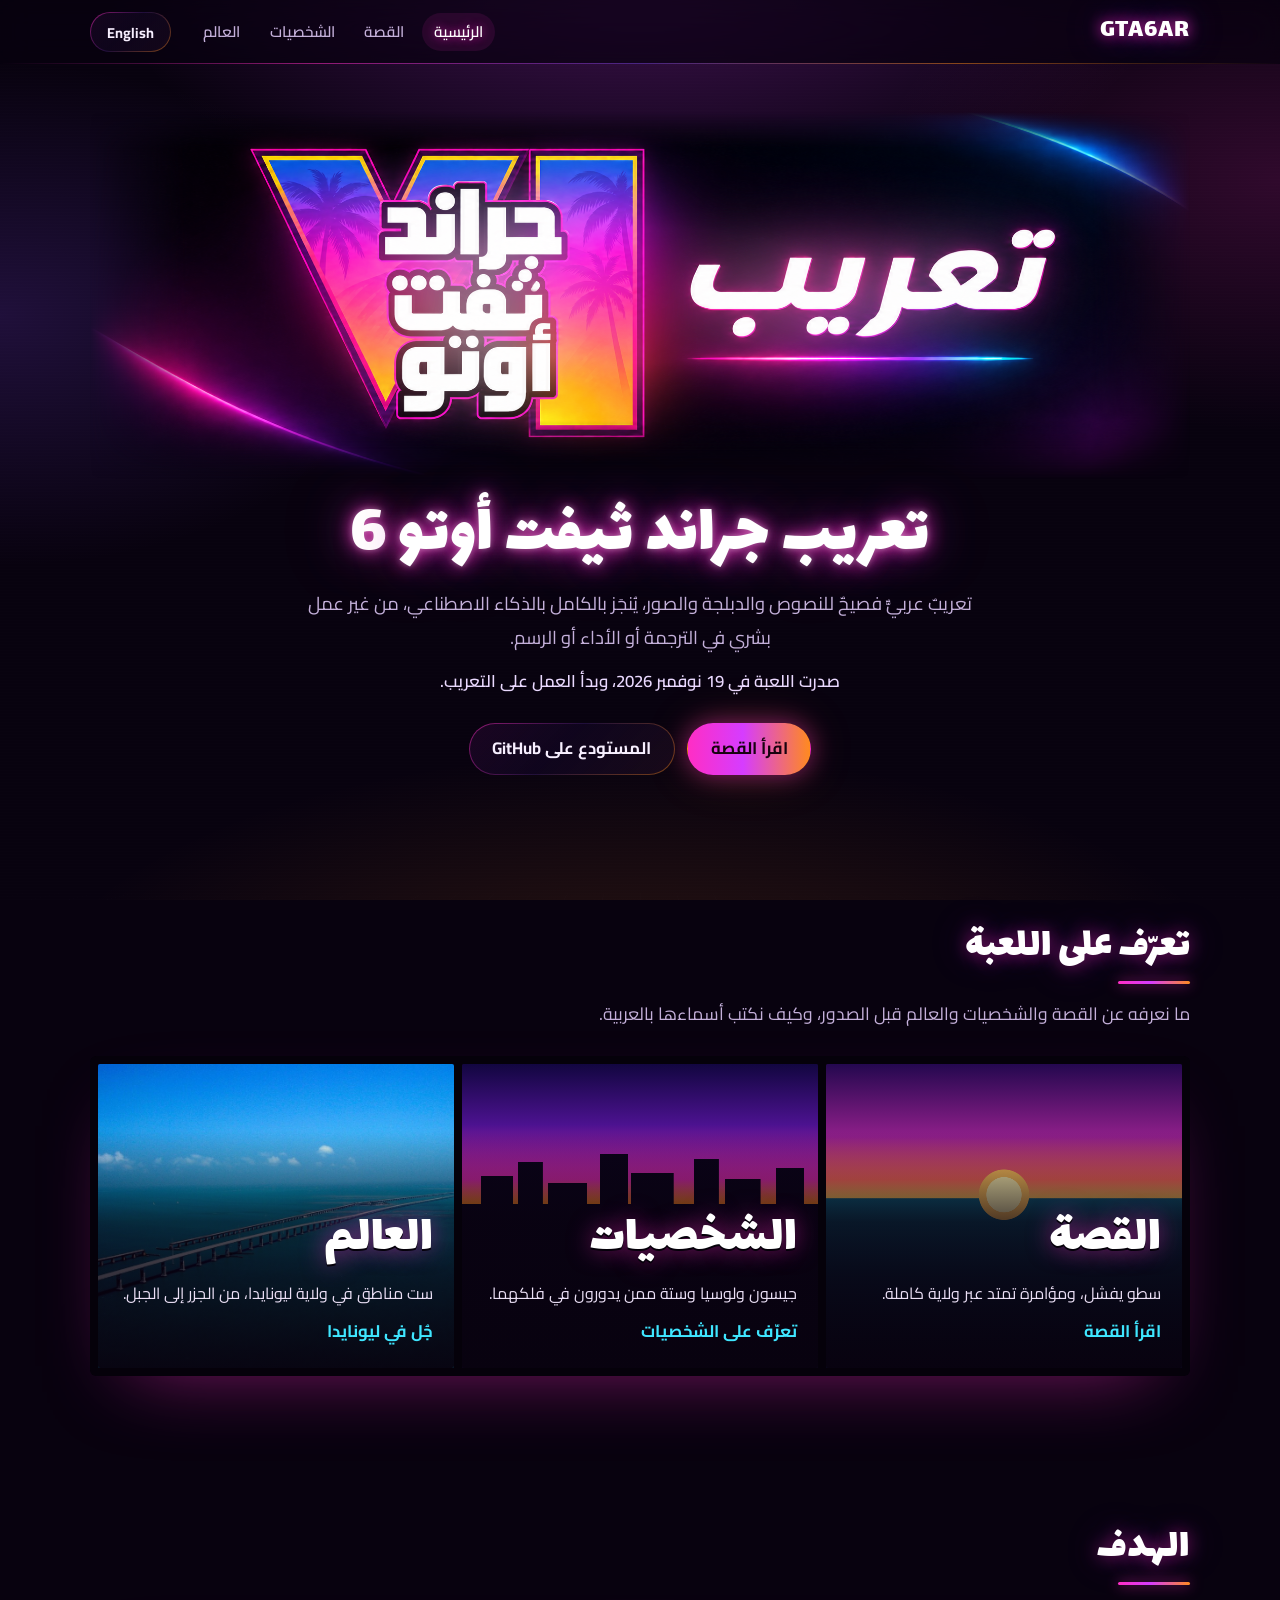
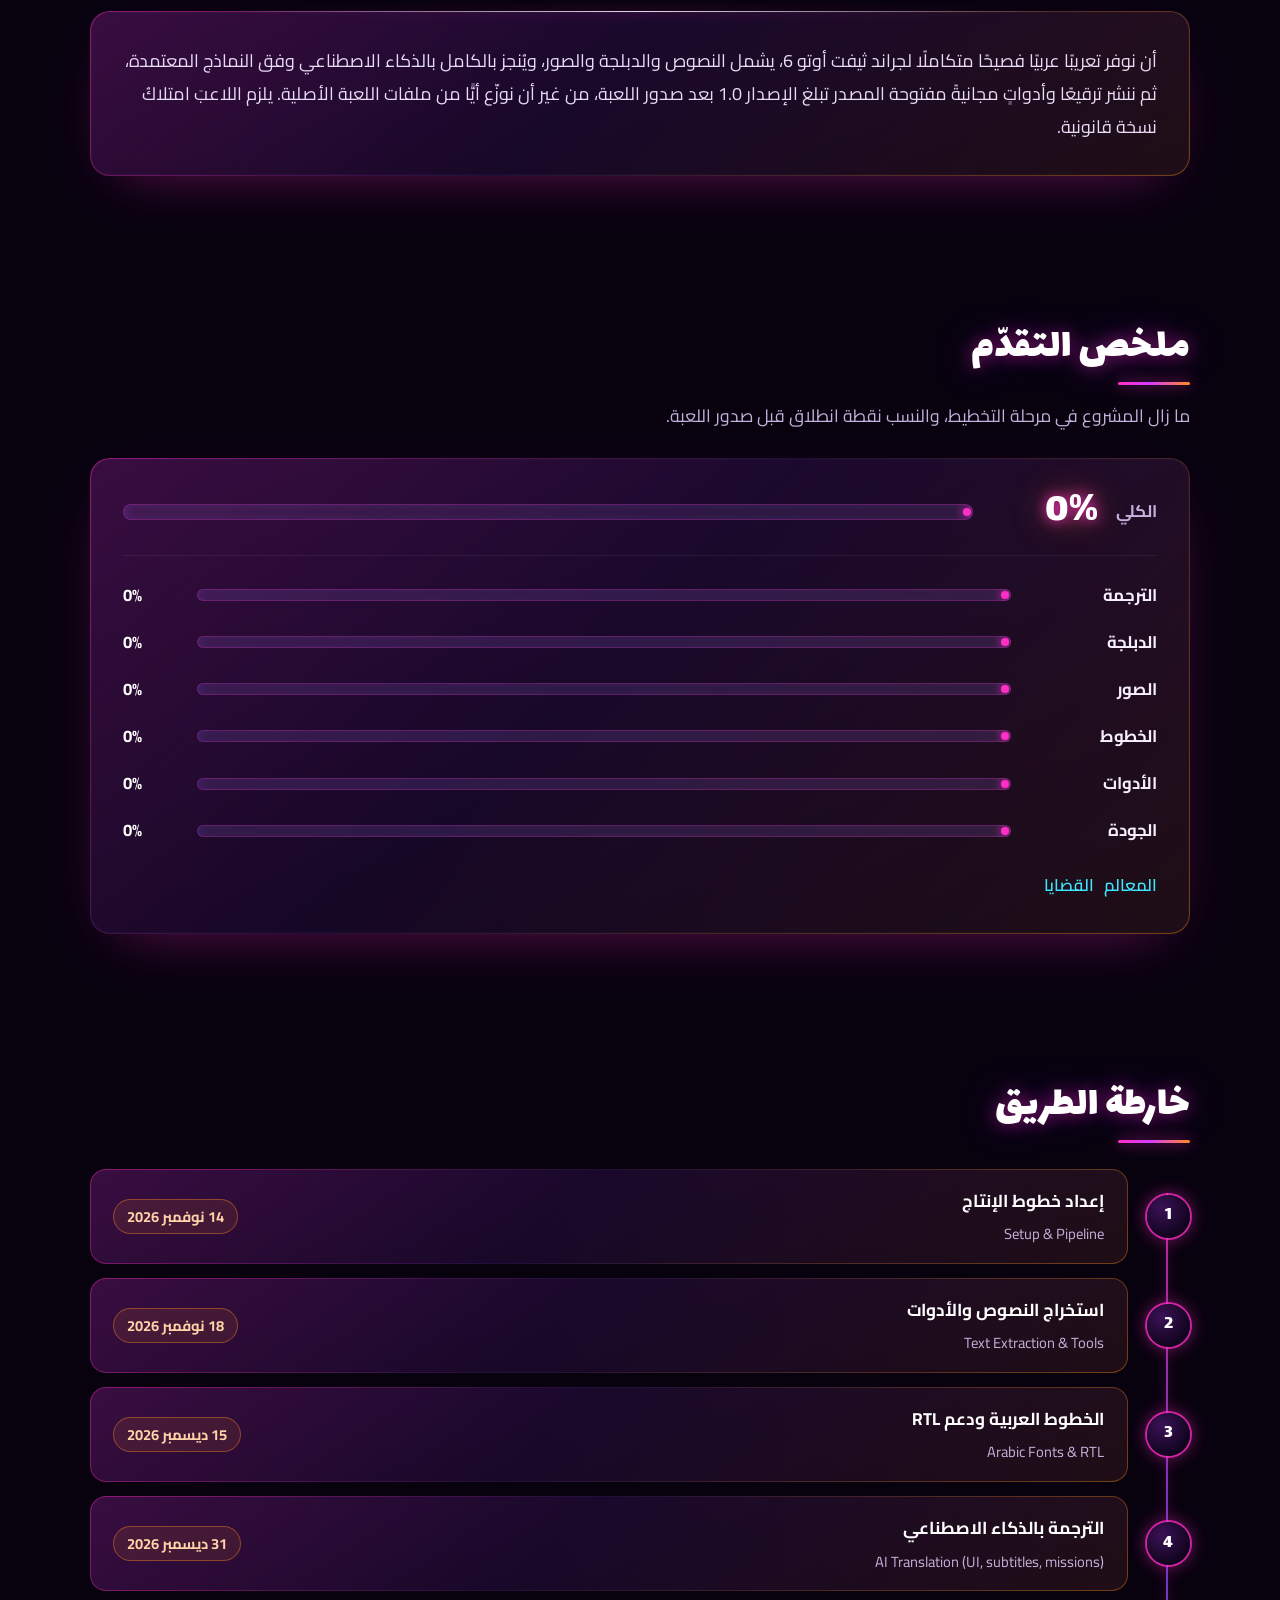
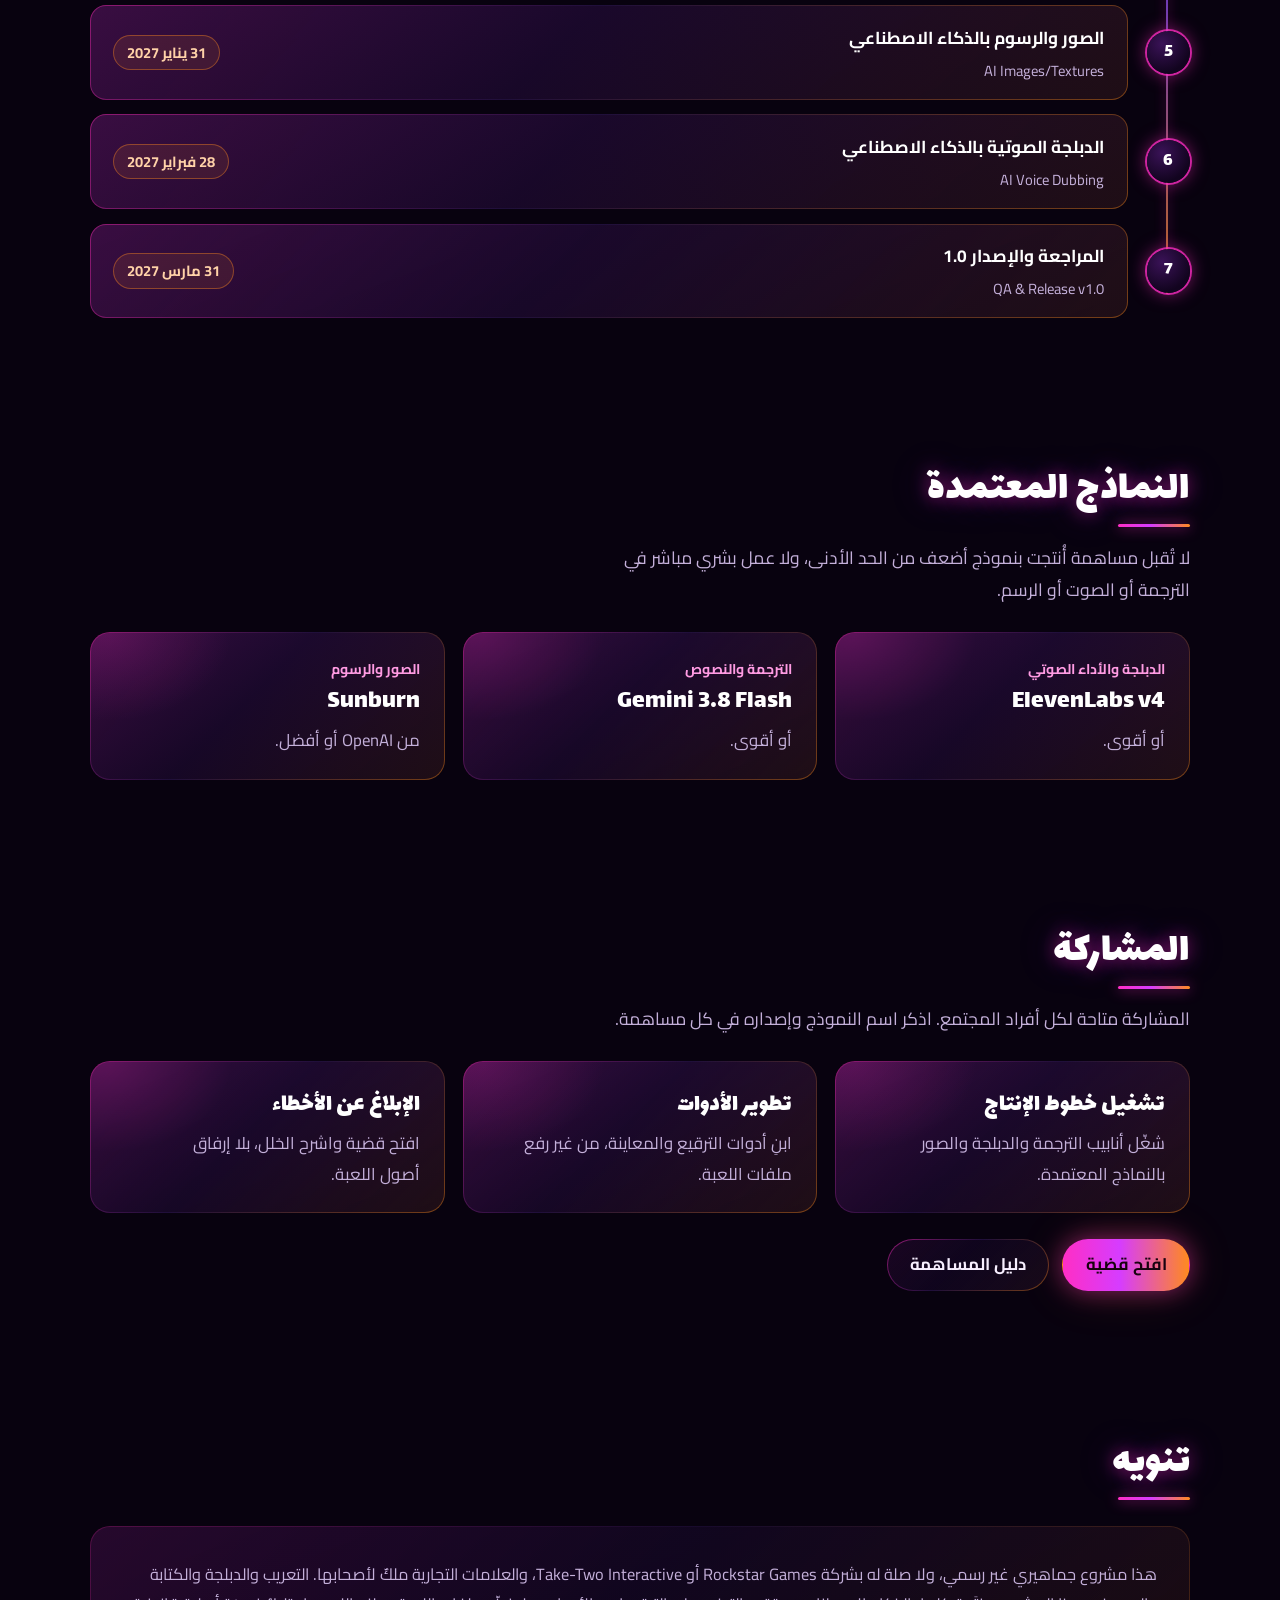
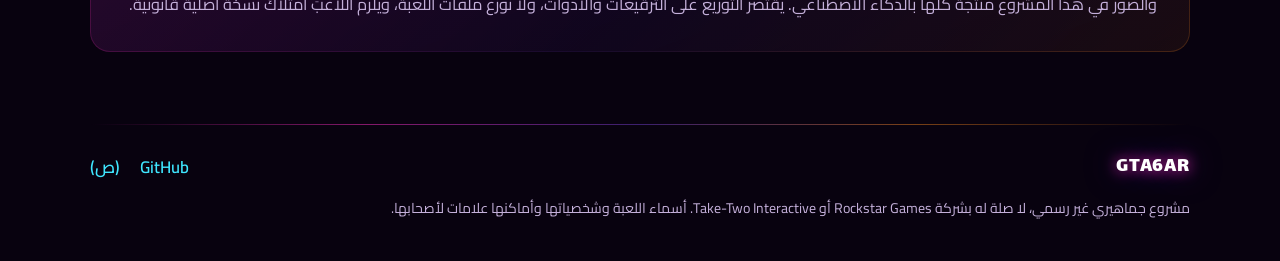
==== commit 1fd86159: "fix(cleanliness,readme): scan git-tracked files, expand secret/extension patterns, scope README cred" ====
--- a/docs/index.html
+++ b/docs/index.html
@@ -150,41 +150,6 @@
       </div>
     </section>
 
-    <section class="section" id="contributors">
-      <div class="container">
-        <div class="section-head">
-          <h2 data-i18n="contrib.title">القيادة والمساهمون</h2>
-          <p class="lead" data-i18n="contrib.intro">الرواد الذين أسسوا البنية التحتية وخطوط إنتاج الذكاء الاصطناعي وأدوات التعريب للمشروع.</p>
-        </div>
-        <div class="cards">
-          <article class="card">
-            <p class="card-kicker" data-i18n="contrib.lead.kicker">قيادة المشروع</p>
-            <h3>(ص)</h3>
-            <p data-i18n="contrib.lead.body">مؤسس وقائد مشروع GTA6AR، وإدارة الرؤية العامة وخارطة الطريق.</p>
-            <div class="actions actions-start">
-              <a class="btn btn-ghost" href="https://x.com/sbalhatlani" target="_blank" rel="noopener">x.com/sbalhatlani</a>
-            </div>
-          </article>
-          <article class="card">
-            <p class="card-kicker" data-i18n="contrib.omar.kicker">تأسيس خطوط الأنابيب والأدوات</p>
-            <h3 data-i18n="contrib.omar.name">عمر (Omar 🪽)</h3>
-            <p data-i18n="contrib.omar.body">تأسيس خطوط أنابيب الترجمة والدبلجة والصور، وبناء أدوات الاستخراج والحقن ودعم RTL وفحوصات الجودة.</p>
-            <div class="actions actions-start">
-              <a class="btn btn-ghost" href="https://x.com/omx0r" target="_blank" rel="noopener">x.com/omx0r</a>
-            </div>
-          </article>
-          <article class="card">
-            <p class="card-kicker" data-i18n="contrib.you.kicker">المجتمع المفتوح</p>
-            <h3 data-i18n="contrib.you.name">انضم للمساهمين</h3>
-            <p data-i18n="contrib.you.body">شغّل الأداة الموحدة python tools/gta6ar.py status وشارك في دفعات التعريب أو الفحص.</p>
-            <div class="actions actions-start">
-              <a class="btn btn-ghost" href="https://github.com/DiNaSoR/GTA6AR/pulls" data-i18n="contrib.you.cta">طلبات الدمج</a>
-            </div>
-          </article>
-        </div>
-      </div>
-    </section>
-
     <section class="section" id="join">
       <div class="container">
         <div class="section-head">
@@ -228,7 +193,6 @@
       <nav class="footer-links" aria-label="Links">
         <a href="https://github.com/DiNaSoR/GTA6AR">GitHub</a>
         <a href="https://x.com/sbalhatlani">(ص)</a>
-        <a href="https://x.com/omx0r">Omar 🪽</a>
       </nav>
       <p class="footer-note" data-l="ar">مشروع جماهيري غير رسمي، لا صلة له بشركة Rockstar Games أو Take-Two Interactive. أسماء اللعبة وشخصياتها وأماكنها علامات لأصحابها.</p><p class="footer-note" data-l="en" lang="en">An unofficial fan project, not affiliated with Rockstar Games or Take-Two Interactive. Game, character and place names belong to their owners.</p>
     </div>
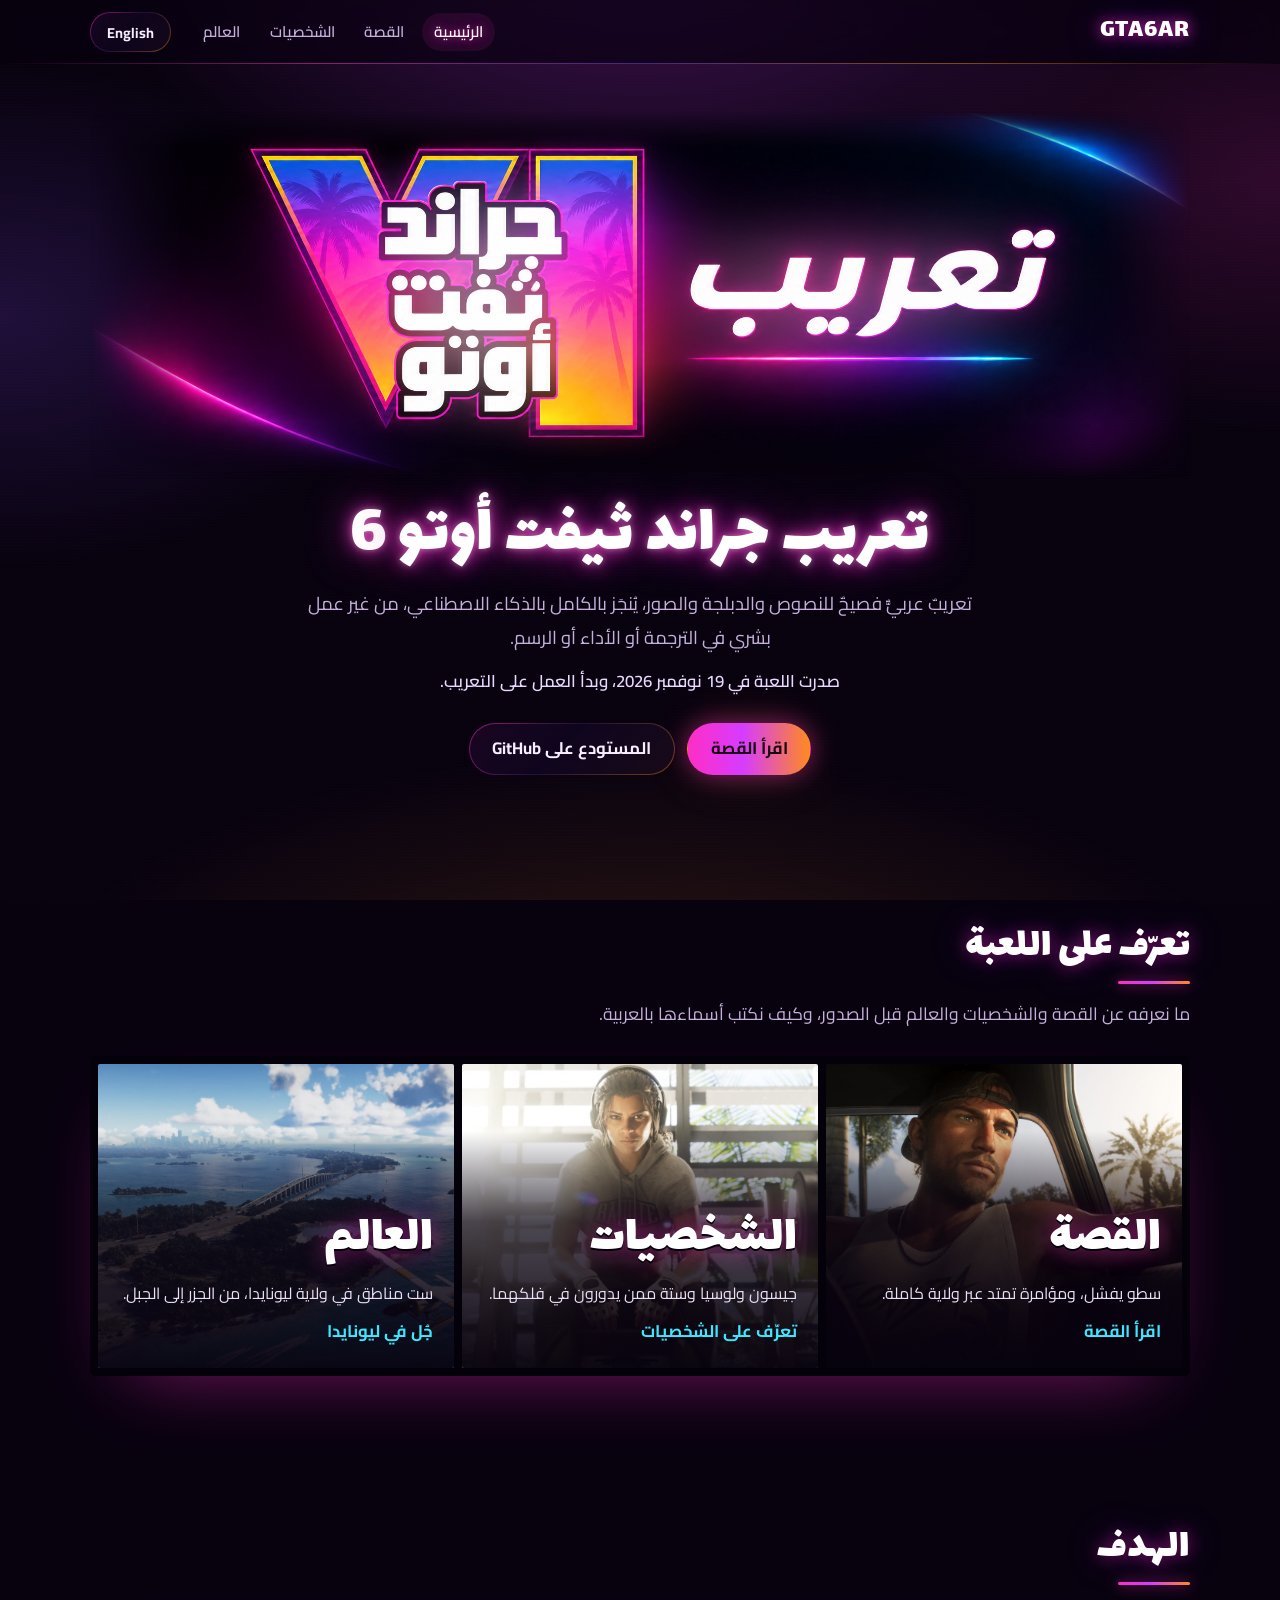
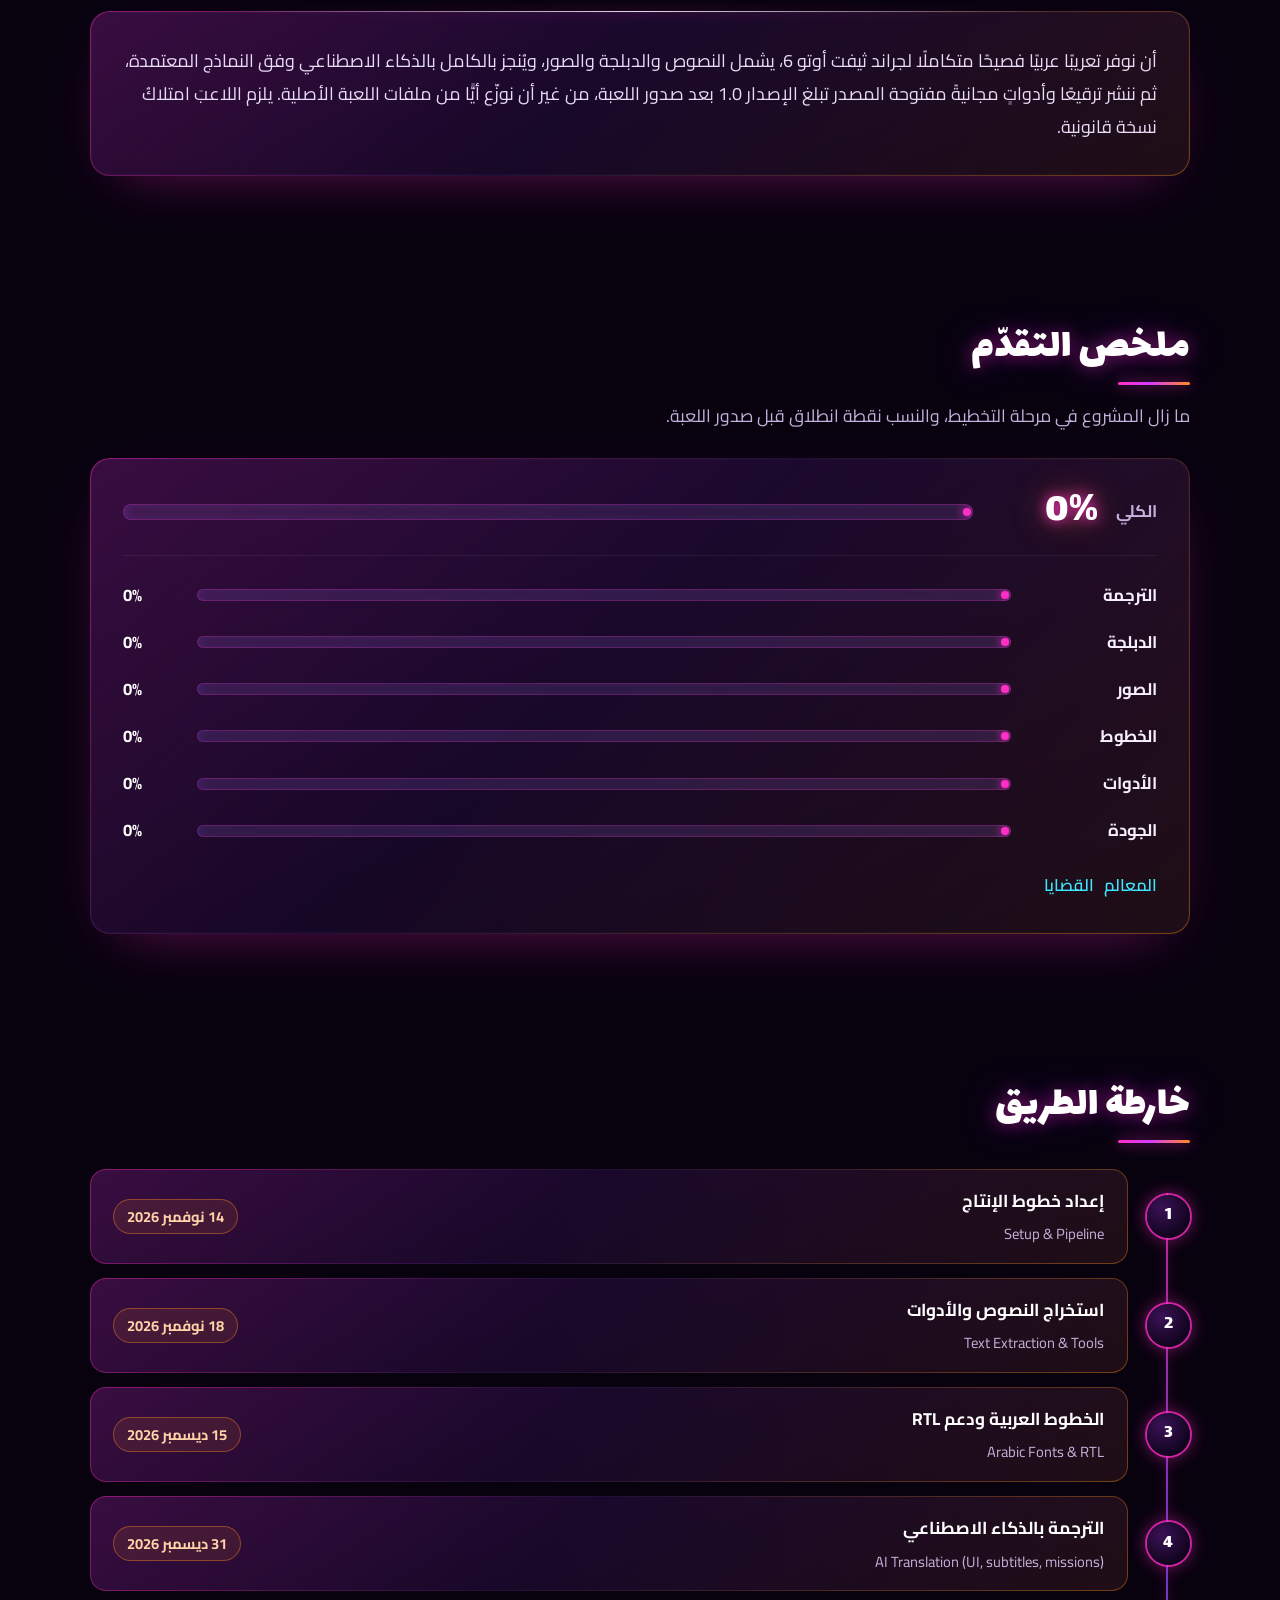
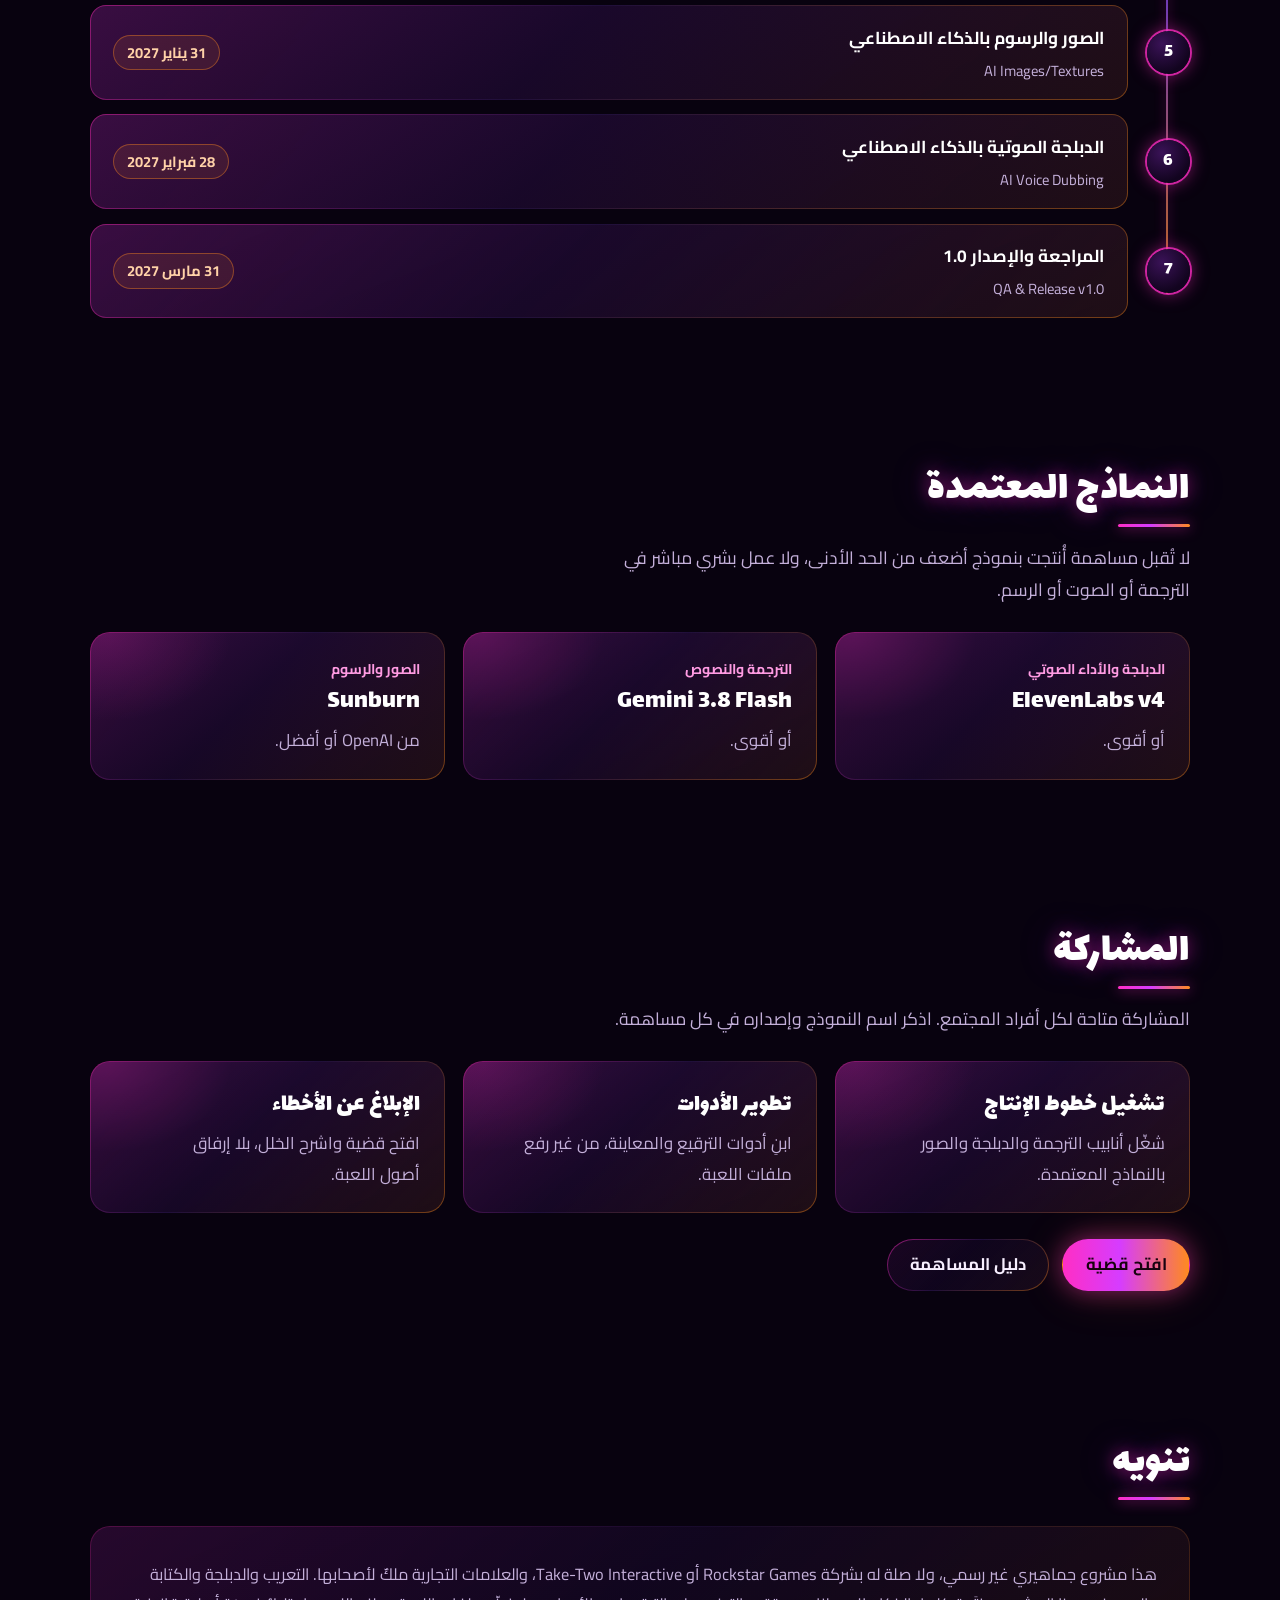
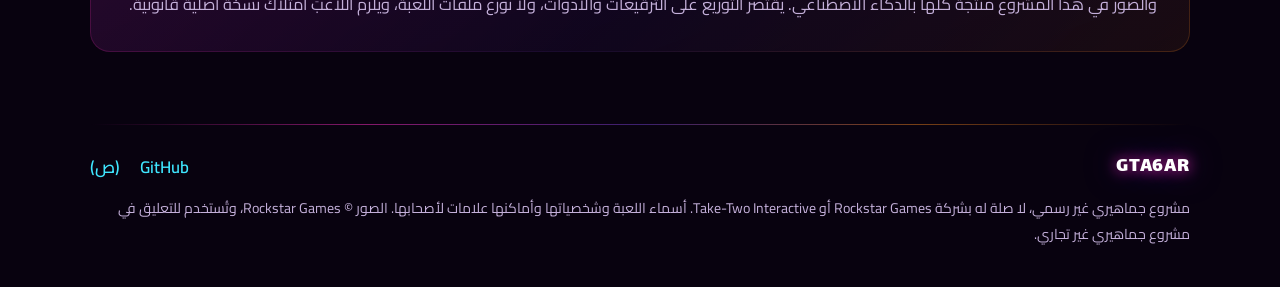
==== commit 61e19552: "Merge pull request #30 from DiNaSoR/cursor/official-promo-art-5392 استخدام الرسوم الترويجية الرسمية " ====
--- a/docs/index.html
+++ b/docs/index.html
@@ -194,7 +194,7 @@
         <a href="https://github.com/DiNaSoR/GTA6AR">GitHub</a>
         <a href="https://x.com/sbalhatlani">(ص)</a>
       </nav>
-      <p class="footer-note" data-l="ar">مشروع جماهيري غير رسمي، لا صلة له بشركة Rockstar Games أو Take-Two Interactive. أسماء اللعبة وشخصياتها وأماكنها علامات لأصحابها.</p><p class="footer-note" data-l="en" lang="en">An unofficial fan project, not affiliated with Rockstar Games or Take-Two Interactive. Game, character and place names belong to their owners.</p>
+      <p class="footer-note" data-l="ar">مشروع جماهيري غير رسمي، لا صلة له بشركة Rockstar Games أو Take-Two Interactive. أسماء اللعبة وشخصياتها وأماكنها علامات لأصحابها. الصور © Rockstar Games، وتُستخدم للتعليق في مشروع جماهيري غير تجاري.</p><p class="footer-note" data-l="en" lang="en">An unofficial fan project, not affiliated with Rockstar Games or Take-Two Interactive. Game, character and place names belong to their owners. Images are © Rockstar Games, used for commentary on a non-commercial fan project.</p>
     </div>
   </footer>
 
--- a/docs/styles.css
+++ b/docs/styles.css
@@ -778,52 +778,22 @@
   box-shadow: inset 0 0 0 1px rgba(63, 230, 255, 0.35);
 }
 
-/* ---------- Story: sunset scene ---------- */
+/* ---------- Story hero ---------- */
 
 .scene {
   position: relative;
   isolation: isolate;
   overflow: hidden;
-  min-height: clamp(22rem, 52vw, 34rem);
+  min-height: 0;
   display: grid;
   align-content: end;
   padding: clamp(1.25rem, 4vw, 3rem);
-  --sun-x: 24%;
-  --horizon: 66%;
+  /* Art band above the copy, so both faces stay clear in Arabic and English. */
+  padding-top: clamp(16rem, 34vw, 24rem);
   border-radius: 6px;
   outline: var(--frame) solid var(--ink);
-  background:
-    linear-gradient(180deg, #1a0745 0, #5b148f calc(var(--horizon) * 0.4), #c2238f calc(var(--horizon) * 0.7), #ff5f6d calc(var(--horizon) * 0.88), #ffb347 var(--horizon), #0c4a6b var(--horizon), #060f24 100%);
-}
-/* The sun: slatted disc sitting on the horizon. */
-.scene::before {
-  content: "";
-  position: absolute;
-  z-index: -1;
-  left: var(--sun-x);
-  top: var(--horizon);
-  width: clamp(12rem, 34vw, 24rem);
-  aspect-ratio: 1;
-  transform: translate(-50%, -62%);
-  border-radius: 50%;
-  background: linear-gradient(180deg, #fff3b0 0%, #ffc15a 35%, #ff5fa2 78%, #d63cff 100%);
-  mask-image: linear-gradient(180deg, #000 0 46%, transparent 46% 48%, #000 48% 53%, transparent 53% 56.5%, #000 56.5% 60%, transparent 60%);
-  -webkit-mask-image: linear-gradient(180deg, #000 0 46%, transparent 46% 48%, #000 48% 53%, transparent 53% 56.5%, #000 56.5% 60%, transparent 60%);
-  filter: drop-shadow(0 0 40px rgba(255, 138, 31, 0.7));
-}
-/* Water is opaque so the sun rises from behind the horizon; streaks fade away from it. */
-.scene::after {
-  content: "";
-  position: absolute;
-  z-index: -1;
-  inset: var(--horizon) 0 0 0;
-  background:
-    linear-gradient(180deg, transparent 0%, rgba(6, 3, 20, 0.85) 100%),
-    radial-gradient(45% 130% at var(--sun-x) 0%, transparent 15%, #0a3350 80%),
-    repeating-linear-gradient(180deg, rgba(255, 179, 71, 0.6) 0 2px, transparent 2px 13px),
-    linear-gradient(180deg, #0c4a6b, #07233f 55%, #060f24);
-}
-html[dir="ltr"] .scene { --sun-x: 76%; }
+  background: #1a0745 url("assets/story-hero.jpg") center 22% / cover no-repeat;
+}
 .scene-copy {
   max-width: 36rem;
   padding: clamp(1rem, 3vw, 1.6rem);
@@ -833,14 +803,6 @@
   backdrop-filter: blur(8px);
 }
 .scene-copy .page-title { font-size: clamp(2.2rem, 5.2vw, 4rem); }
-
-@media (prefers-reduced-motion: no-preference) {
-  .scene::before { animation: sunrise 1.6s cubic-bezier(0.22, 1, 0.36, 1) both; }
-  @keyframes sunrise {
-    from { transform: translate(-50%, -20%); opacity: 0.2; }
-    to { transform: translate(-50%, -62%); opacity: 1; }
-  }
-}
 
 /* ---------- Facts ---------- */
 
@@ -968,62 +930,15 @@
 a.tile:focus-visible { outline-offset: -4px; }
 .tile-go { margin: 0.6rem 0 0; font-weight: 700; color: var(--cyan); }
 
-/* Jason: dusk over the Keys */
-.t-jason::before {
-  background:
-    radial-gradient(circle at 50% 43%, #fff3b0 0 7%, #ffc15a 7.2% 10%, transparent 10.3%),
-    linear-gradient(180deg, #24084f 0%, #8f1f8a 24%, #ff6a5c 38%, #ffc15a 44%, #0e5d78 44.3%, #072b46 70%, #060f24 100%);
-}
-/* Lucia: Vice City at night */
-.t-lucia::before {
-  background:
-    linear-gradient(#0a0318, #0a0318) 6% 46% / 9% 20% no-repeat,
-    linear-gradient(#0a0318, #0a0318) 17% 46% / 7% 30% no-repeat,
-    linear-gradient(#0a0318, #0a0318) 27% 46% / 11% 15% no-repeat,
-    linear-gradient(#0a0318, #0a0318) 42% 46% / 8% 36% no-repeat,
-    linear-gradient(#0a0318, #0a0318) 54% 46% / 12% 22% no-repeat,
-    linear-gradient(#0a0318, #0a0318) 70% 46% / 7% 32% no-repeat,
-    linear-gradient(#0a0318, #0a0318) 82% 46% / 10% 18% no-repeat,
-    linear-gradient(#0a0318, #0a0318) 96% 46% / 8% 26% no-repeat,
-    linear-gradient(180deg, #120640 0%, #4c1290 20%, #d62aa8 38%, #ff8a1f 46%, #0a0318 46.2%);
-}
-/* Cal: radio waves */
-.t-cal::before {
-  background:
-    repeating-radial-gradient(circle at 78% 22%, rgba(63, 230, 255, 0.55) 0 2px, transparent 2px 24px),
-    linear-gradient(160deg, #04283a, #0a0f2e 70%);
-}
-/* Boobie Ike: gold and velvet */
-.t-boobie::before {
-  background:
-    repeating-linear-gradient(115deg, rgba(255, 255, 255, 0.12) 0 2px, transparent 2px 22px),
-    linear-gradient(140deg, #ffd166 0%, #c9791a 30%, #5a1a6e 62%, #1a0633 100%);
-}
-/* Dre'Quan: a record */
-.t-drequan::before {
-  background:
-    radial-gradient(circle at 50% 30%, #ff2ec4 0 6%, #ff8a1f 6.2% 9%, transparent 9.3%),
-    repeating-radial-gradient(circle at 50% 30%, #0d0716 0 3px, #2a1746 3px 6px);
-}
-/* Real Dimez: halftone pop */
-.t-dimez::before {
-  background:
-    radial-gradient(circle, rgba(255, 255, 255, 0.5) 1.6px, transparent 2.2px) 0 0 / 15px 15px,
-    linear-gradient(150deg, #ff2ec4 0%, #ff5f6d 34%, #8b4dff 70%, #1a0633 100%);
-}
-/* Raul: vault dial */
-.t-raul::before {
-  background:
-    radial-gradient(circle at 50% 30%, #0b1630 0 12%, transparent 12.3%),
-    repeating-conic-gradient(from 0deg at 50% 30%, rgba(255, 255, 255, 0.5) 0 1.5deg, transparent 1.5deg 15deg),
-    radial-gradient(circle at 50% 30%, #5d7fb0 0 26%, #22365c 26.3% 34%, #0b1630 34.3%);
-}
-/* Brian: boat yard swell */
-.t-brian::before {
-  background:
-    repeating-radial-gradient(ellipse 120% 60% at 50% 118%, rgba(255, 193, 90, 0.5) 0 2px, transparent 2px 20px),
-    linear-gradient(180deg, #ff8a1f 0%, #c2238f 30%, #0e5d78 52%, #062338 100%);
-}
+/* Official promo stills. Position keeps each face above the caption fade. */
+.t-jason::before { background: url("assets/characters/jason.jpg") 32% 8% / cover no-repeat; }
+.t-lucia::before { background: url("assets/characters/lucia.jpg") center 18% / cover no-repeat; }
+.t-cal::before { background: url("assets/characters/cal.jpg") center top / cover no-repeat; }
+.t-boobie::before { background: url("assets/characters/boobie.jpg") center top / cover no-repeat; }
+.t-drequan::before { background: url("assets/characters/drequan.jpg") center top / cover no-repeat; }
+.t-dimez::before { background: url("assets/characters/dimez.jpg") center top / cover no-repeat; }
+.t-raul::before { background: url("assets/characters/raul.jpg") center top / cover no-repeat; }
+.t-brian::before { background: url("assets/characters/brian.jpg") center top / cover no-repeat; }
 
 /* ---------- Name tables ---------- */
 
@@ -1172,13 +1087,9 @@
 .tile-name::after, .stop-body h2::after { content: none; }
 .stop-body h2 { font-size: clamp(1.7rem, 3.4vw, 2.3rem); text-shadow: none; }
 
+/* Phones: keep a band of the hero above the headline, and give tile art its own band. */
 @media (max-width: 720px) {
-  .scene, html[dir="ltr"] .scene { --sun-x: 50%; }
-}
-
-/* Phones: keep the sunset visible above the headline, and give tile art its own band. */
-@media (max-width: 720px) {
-  .scene { --horizon: 10.5rem; padding-top: 12rem; min-height: 0; }
+  .scene { padding-top: 12rem; min-height: 0; }
 }
 @media (max-width: 620px) {
   .tile, .tile-lead { min-height: 0; padding-top: 11.5rem; }
